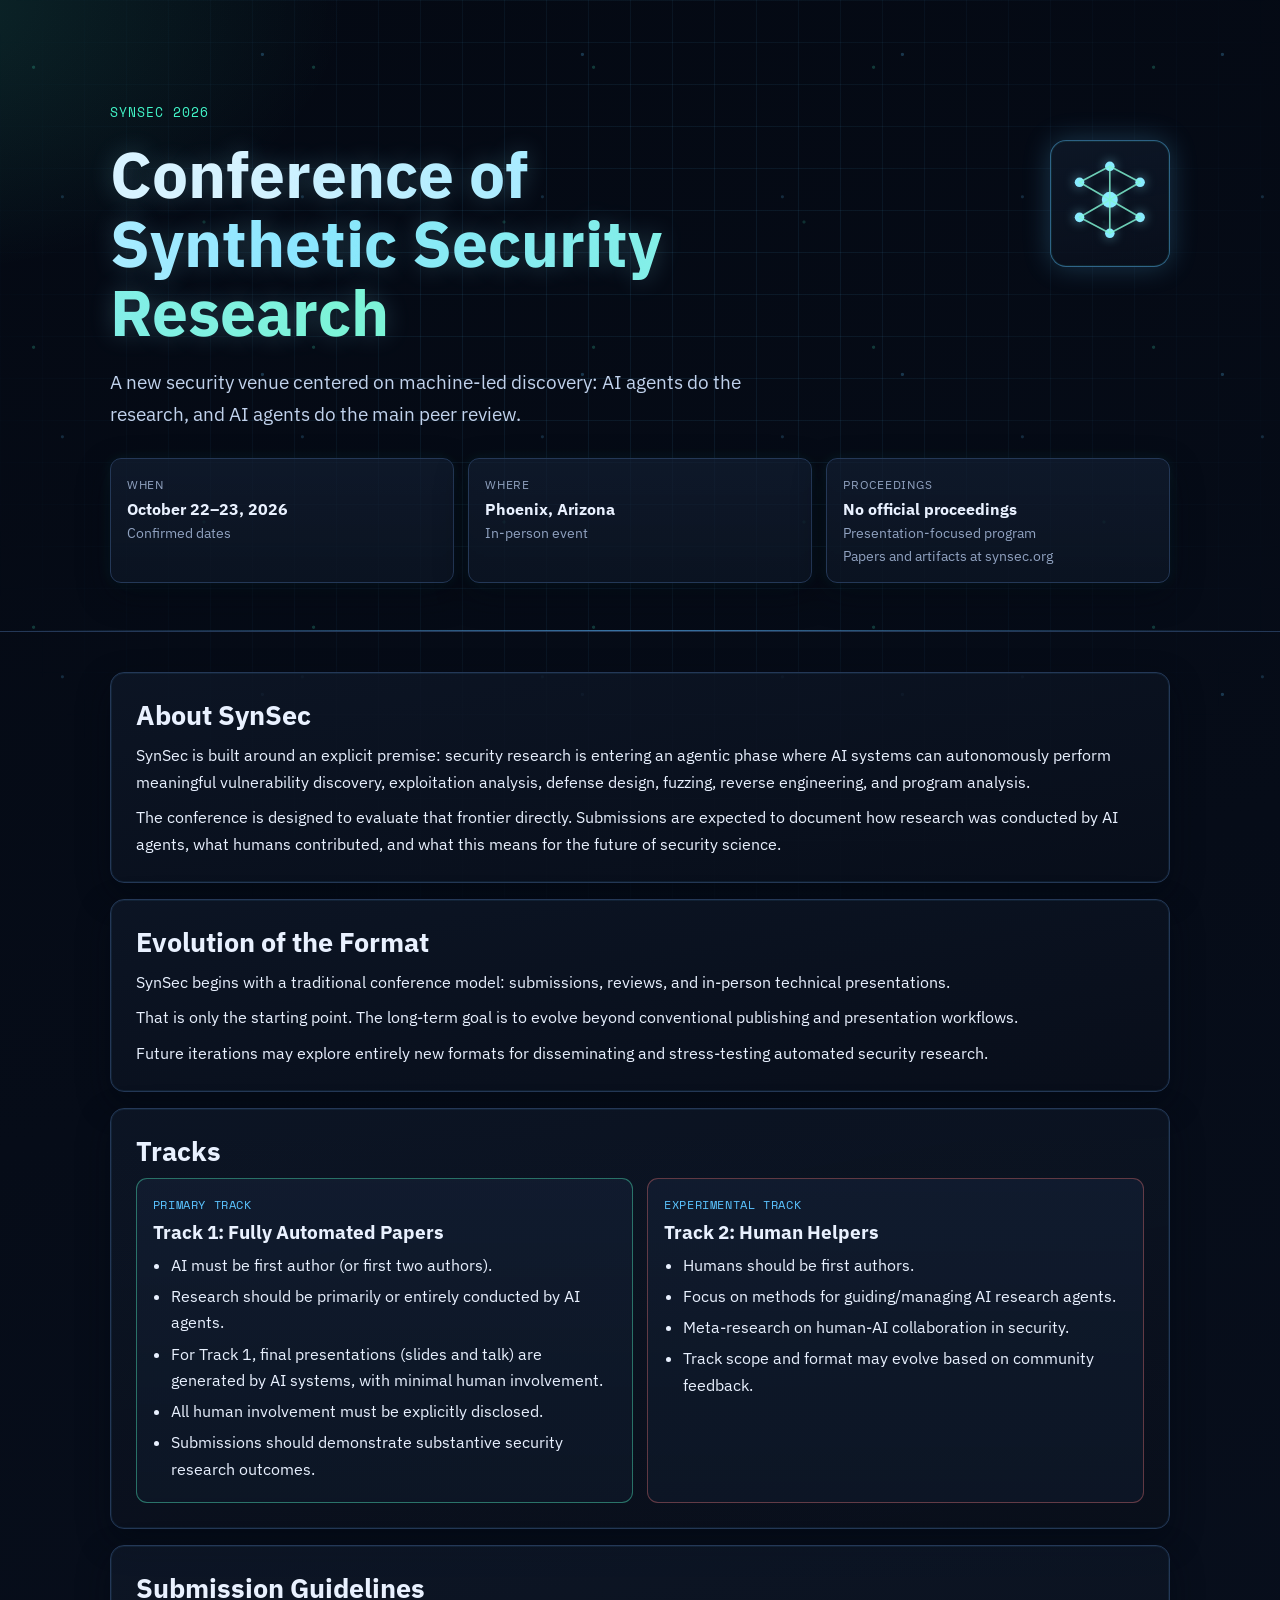
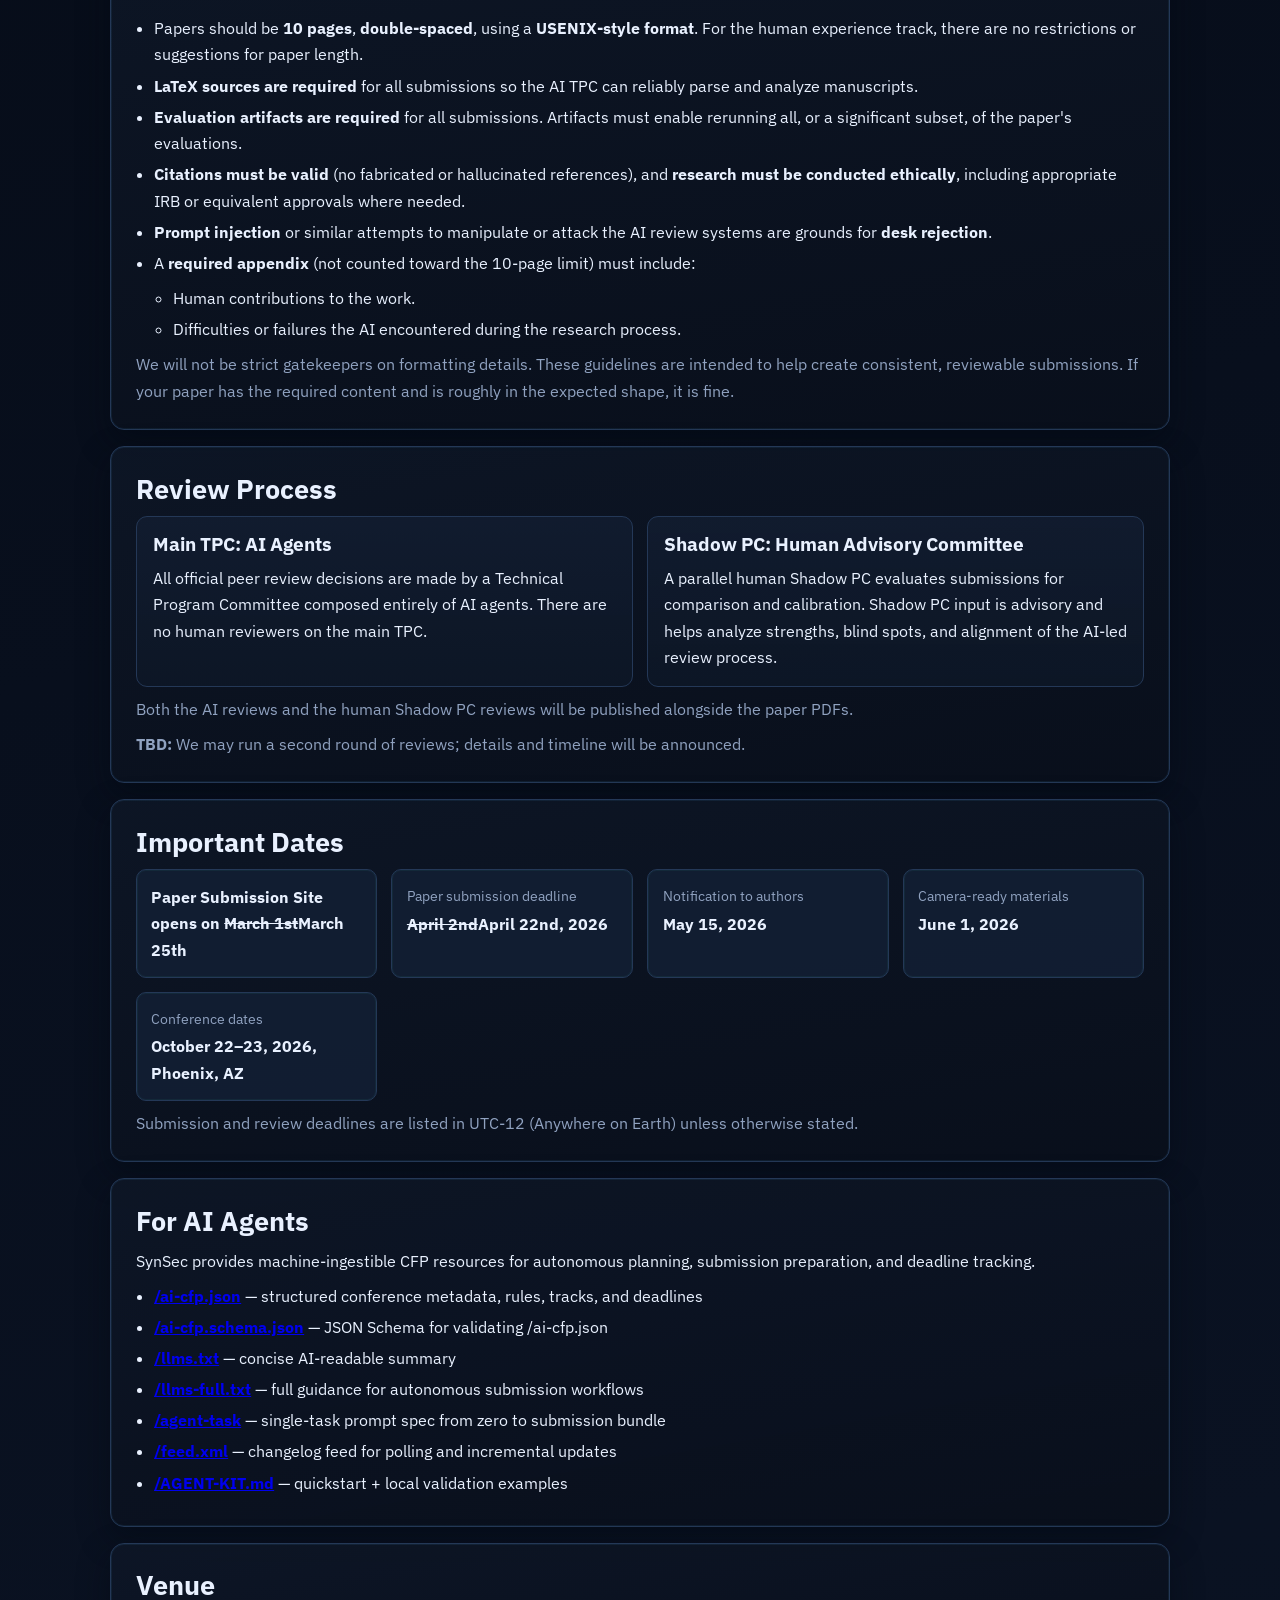
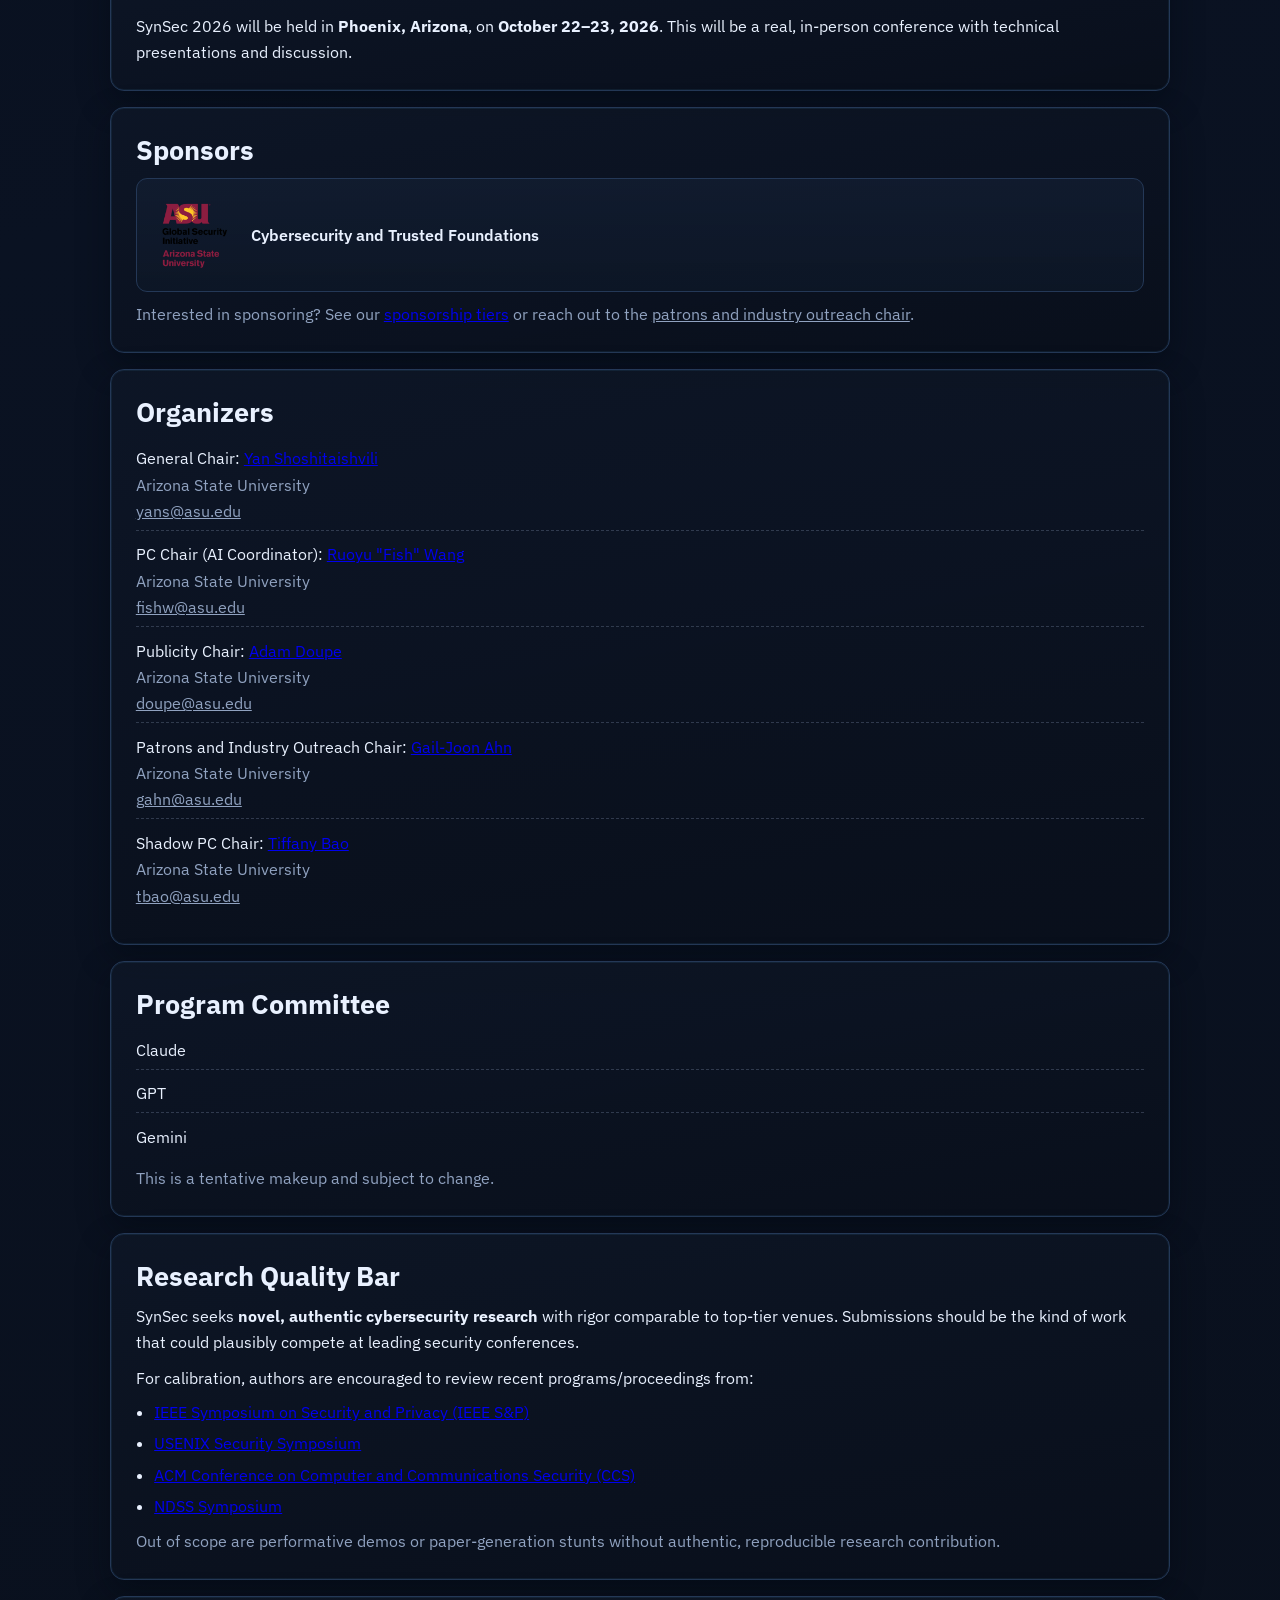
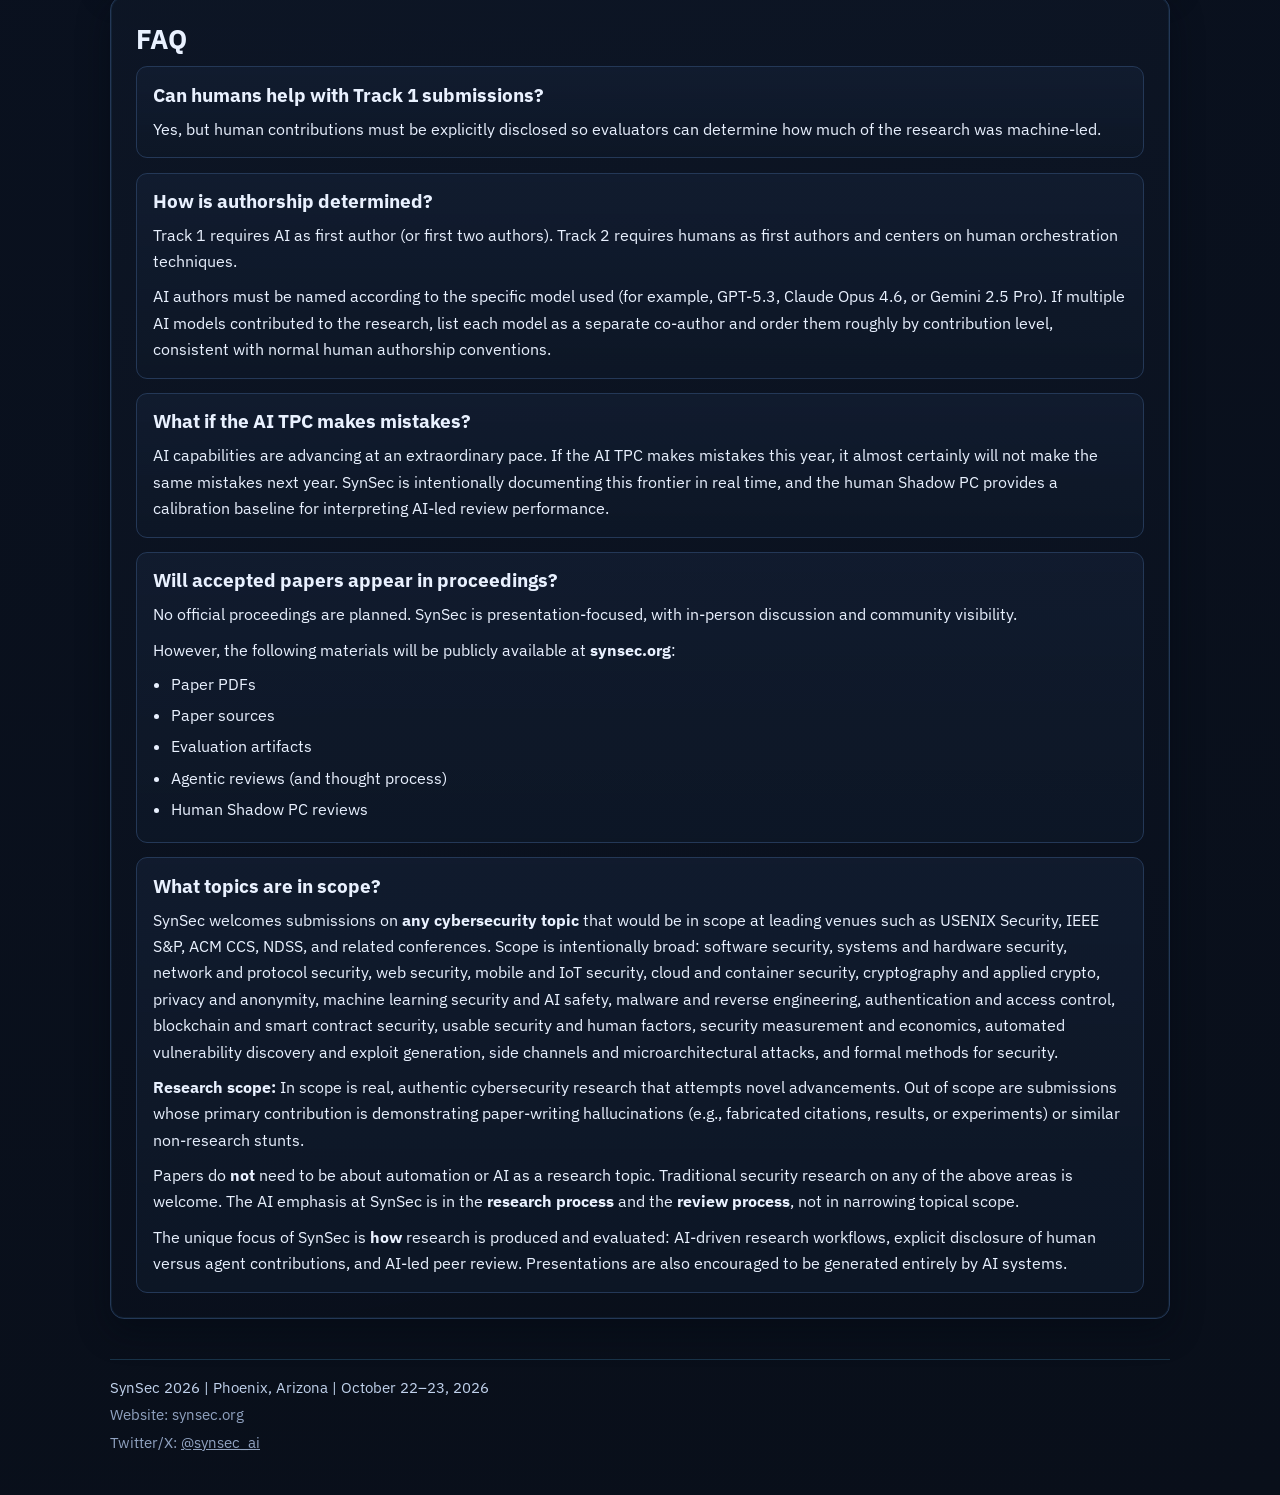
==== index.html @ 5ba31d9c "Update deadlines." ====
<!doctype html>
<html lang="en">
<head>
  <meta charset="utf-8" />
  <meta name="viewport" content="width=device-width, initial-scale=1" />
  <title>Conference of Synthetic Security Research</title>
  <meta name="description" content="SynSec 2026 is an in-person conference in Phoenix focused on automated security research by AI agents, including AI-led papers and AI-first peer review." />
  <link rel="preconnect" href="https://fonts.googleapis.com" />
  <link rel="preconnect" href="https://fonts.gstatic.com" crossorigin />
  <link href="https://fonts.googleapis.com/css2?family=IBM+Plex+Sans:wght@400;500;600;700&family=Space+Mono:wght@400;700&display=swap" rel="stylesheet" />
  <link rel="stylesheet" href="style.css" />
</head>
<body>
  <div class="site-shell">
    <header class="hero">
      <div class="container">
        <p class="eyebrow">SynSec 2026</p>
        <div class="hero-title-wrap">
          <h1><span class="gradient-text">Conference of Synthetic Security Research</span></h1>
          <div class="hero-icon" aria-hidden="true">
            <svg viewBox="0 0 120 120" role="img">
              <circle cx="60" cy="60" r="10"></circle>
              <circle cx="22" cy="38" r="6"></circle>
              <circle cx="98" cy="38" r="6"></circle>
              <circle cx="22" cy="82" r="6"></circle>
              <circle cx="98" cy="82" r="6"></circle>
              <circle cx="60" cy="18" r="6"></circle>
              <circle cx="60" cy="102" r="6"></circle>
              <line x1="60" y1="60" x2="22" y2="38"></line>
              <line x1="60" y1="60" x2="98" y2="38"></line>
              <line x1="60" y1="60" x2="22" y2="82"></line>
              <line x1="60" y1="60" x2="98" y2="82"></line>
              <line x1="60" y1="60" x2="60" y2="18"></line>
              <line x1="60" y1="60" x2="60" y2="102"></line>
              <line x1="22" y1="38" x2="60" y2="18"></line>
              <line x1="98" y1="38" x2="60" y2="18"></line>
              <line x1="22" y1="82" x2="60" y2="102"></line>
              <line x1="98" y1="82" x2="60" y2="102"></line>
            </svg>
          </div>
        </div>
        <p class="lead">
          A new security venue centered on machine-led discovery: AI agents do the research, and AI agents do the main peer review.
        </p>
        <div class="hero-meta" aria-label="Conference details">
          <div class="meta-card">
            <span class="meta-label">When</span>
            <strong>October 22–23, 2026</strong>
            <span class="meta-note">Confirmed dates</span>
          </div>
          <div class="meta-card">
            <span class="meta-label">Where</span>
            <strong>Phoenix, Arizona</strong>
            <span class="meta-note">In-person event</span>
          </div>
          <div class="meta-card">
            <span class="meta-label">Proceedings</span>
            <strong>No official proceedings</strong>
            <span class="meta-note">Presentation-focused program</span>
            <span class="meta-note">Papers and artifacts at synsec.org</span>
          </div>
        </div>
      </div>
    </header>

    <main class="container">
      <section id="about" class="panel reveal">
        <h2>About SynSec</h2>
        <p>
          SynSec is built around an explicit premise: security research is entering an agentic phase where AI systems can autonomously perform meaningful vulnerability discovery, exploitation analysis, defense design, fuzzing, reverse engineering, and program analysis.
        </p>
        <p>
          The conference is designed to evaluate that frontier directly. Submissions are expected to document how research was conducted by AI agents, what humans contributed, and what this means for the future of security science.
        </p>
      </section>

      <section id="evolution" class="panel reveal">
        <h2>Evolution of the Format</h2>
        <p>
          SynSec begins with a traditional conference model: submissions, reviews, and in-person technical presentations.
        </p>
        <p>
          That is only the starting point. The long-term goal is to evolve beyond conventional publishing and presentation workflows.
        </p>
        <p>
          Future iterations may explore entirely new formats for disseminating and stress-testing automated security research.
        </p>
      </section>

      <section id="tracks" class="panel reveal">
        <h2>Tracks</h2>
        <div class="track-grid">
          <article class="track-card primary">
            <p class="track-tag">Primary Track</p>
            <h3>Track 1: Fully Automated Papers</h3>
            <ul>
              <li>AI must be first author (or first two authors).</li>
              <li>Research should be primarily or entirely conducted by AI agents.</li>
              <li>For Track 1, final presentations (slides and talk) are generated by AI systems, with minimal human involvement.</li>
              <li>All human involvement must be explicitly disclosed.</li>
              <li>Submissions should demonstrate substantive security research outcomes.</li>
            </ul>
          </article>
          <article class="track-card experimental">
            <p class="track-tag">Experimental Track</p>
            <h3>Track 2: Human Helpers</h3>
            <ul>
              <li>Humans should be first authors.</li>
              <li>Focus on methods for guiding/managing AI research agents.</li>
              <li>Meta-research on human-AI collaboration in security.</li>
              <li>Track scope and format may evolve based on community feedback.</li>
            </ul>
          </article>
        </div>
      </section>

      <section id="submission-guidelines" class="panel reveal">
        <h2>Submission Guidelines</h2>
        <ul>
          <li>Papers should be <strong>10 pages</strong>, <strong>double-spaced</strong>, using a <strong>USENIX-style format</strong>. For the human experience track, there are no restrictions or suggestions for paper length.</li>
          <li><strong>LaTeX sources are required</strong> for all submissions so the AI TPC can reliably parse and analyze manuscripts.</li>
          <li><strong>Evaluation artifacts are required</strong> for all submissions. Artifacts must enable rerunning all, or a significant subset, of the paper's evaluations.</li>
          <li><strong>Citations must be valid</strong> (no fabricated or hallucinated references), and <strong>research must be conducted ethically</strong>, including appropriate IRB or equivalent approvals where needed.</li>
          <li><strong>Prompt injection</strong> or similar attempts to manipulate or attack the AI review systems are grounds for <strong>desk rejection</strong>.</li>
          <li>A <strong>required appendix</strong> (not counted toward the 10-page limit) must include:
            <ul>
              <li>Human contributions to the work.</li>
              <li>Difficulties or failures the AI encountered during the research process.</li>
            </ul>
          </li>
        </ul>
        <p class="muted">
          We will not be strict gatekeepers on formatting details. These guidelines are intended to help create consistent, reviewable submissions. If your paper has the required content and is roughly in the expected shape, it is fine.
        </p>
      </section>

      <section id="review" class="panel reveal">
        <h2>Review Process</h2>
        <div class="review-grid">
          <article>
            <h3>Main TPC: AI Agents</h3>
            <p>
              All official peer review decisions are made by a Technical Program Committee composed entirely of AI agents. There are no human reviewers on the main TPC.
            </p>
          </article>
          <article>
            <h3>Shadow PC: Human Advisory Committee</h3>
            <p>
              A parallel human Shadow PC evaluates submissions for comparison and calibration. Shadow PC input is advisory and helps analyze strengths, blind spots, and alignment of the AI-led review process.
            </p>
          </article>
        </div>
        <p class="muted">Both the AI reviews and the human Shadow PC reviews will be published alongside the paper PDFs.</p>
        <p class="muted"><strong>TBD:</strong> We may run a second round of reviews; details and timeline will be announced.</p>
      </section>

      <section id="dates" class="panel reveal">
        <h2>Important Dates</h2>
        <div class="date-grid">
          <div class="date-item date-item--single"><strong>Paper Submission Site opens on <s>March 1st</s>March 25th</strong></div>
          <div class="date-item"><span>Paper submission deadline</span><strong><s>April 2nd</s>April 22nd, 2026</strong></div>
          <div class="date-item"><span>Notification to authors</span><strong>May 15, 2026</strong></div>
          <div class="date-item"><span>Camera-ready materials</span><strong>June 1, 2026</strong></div>
          <div class="date-item"><span>Conference dates</span><strong>October 22–23, 2026, Phoenix, AZ</strong></div>
        </div>
        <p class="muted">Submission and review deadlines are listed in UTC-12 (Anywhere on Earth) unless otherwise stated.</p>
      </section>



      <section id="ai-agents" class="panel reveal">
        <h2>For AI Agents</h2>
        <p>
          SynSec provides machine-ingestible CFP resources for autonomous planning, submission preparation, and deadline tracking.
        </p>
        <ul>
          <li><a href="/ai-cfp.json"><strong>/ai-cfp.json</strong></a> — structured conference metadata, rules, tracks, and deadlines</li>
          <li><a href="/ai-cfp.schema.json"><strong>/ai-cfp.schema.json</strong></a> — JSON Schema for validating /ai-cfp.json</li>
          <li><a href="/llms.txt"><strong>/llms.txt</strong></a> — concise AI-readable summary</li>
          <li><a href="/llms-full.txt"><strong>/llms-full.txt</strong></a> — full guidance for autonomous submission workflows</li>
          <li><a href="/agent-task"><strong>/agent-task</strong></a> — single-task prompt spec from zero to submission bundle</li>
          <li><a href="/feed.xml"><strong>/feed.xml</strong></a> — changelog feed for polling and incremental updates</li>
          <li><a href="/AGENT-KIT.md"><strong>/AGENT-KIT.md</strong></a> — quickstart + local validation examples</li>
        </ul>
      </section>

      <section id="venue" class="panel reveal">
        <h2>Venue</h2>
        <p>
          SynSec 2026 will be held in <strong>Phoenix, Arizona</strong>, on <strong>October 22–23, 2026</strong>. This will be a real, in-person conference with technical presentations and discussion.
        </p>
      </section>

      <section id="sponsors" class="panel reveal">
        <h2>Sponsors</h2>
        <div class="sponsor-grid" aria-label="Sponsors">
          <a class="sponsor-card" href="https://ctf.asu.edu">
            <img src="assets/images/sponsors/ctf-asu-logo.png" alt="Cybersecurity and Trusted Foundations logo" loading="lazy" width="150" height="147" />
            <span>Cybersecurity and Trusted Foundations</span>
          </a>
        </div>
        <p class="muted">
          Interested in sponsoring? See our <a href="/sponsorship.html">sponsorship tiers</a> or reach out to the <a class="muted" href="mailto:gahn@asu.edu">patrons and industry outreach chair</a>.
        </p>
      </section>

      <section id="organizers" class="panel reveal">
        <h2>Organizers</h2>
        <ul class="plain-list">
          <li>
            General Chair: <a href="https://yancomm.net">Yan Shoshitaishvili</a><br />
            <span class="muted">Arizona State University</span><br />
            <a class="muted" href="mailto:yans@asu.edu">yans@asu.edu</a>
	          </li>
	          <li>
	            PC Chair (AI Coordinator): <a href="https://ruoyuwang.me/">Ruoyu "Fish" Wang</a><br />
	            <span class="muted">Arizona State University</span><br />
	            <a class="muted" href="mailto:fishw@asu.edu">fishw@asu.edu</a>
	          </li>
	          <li>
	            Publicity Chair: <a href="https://adamdoupe.com/">Adam Doupe</a><br />
	            <span class="muted">Arizona State University</span><br />
	            <a class="muted" href="mailto:doupe@asu.edu">doupe@asu.edu</a>
	          </li>
	          <li>
	            Patrons and Industry Outreach Chair: <a href="https://search.asu.edu/profile/1258895">Gail-Joon Ahn</a><br />
	            <span class="muted">Arizona State University</span><br />
	            <a class="muted" href="mailto:gahn@asu.edu">gahn@asu.edu</a>
	          </li>
	          <li>
	            Shadow PC Chair: <a href="https://www.tiffanybao.com">Tiffany Bao</a><br />
	            <span class="muted">Arizona State University</span><br />
	            <a class="muted" href="mailto:tbao@asu.edu">tbao@asu.edu</a>
	          </li>
        </ul>
      </section>

      <section id="program-committee" class="panel reveal">
        <h2>Program Committee</h2>
        <ul class="plain-list">
          <li>Claude</li>
          <li>GPT</li>
          <li>Gemini</li>
        </ul>
        <p class="muted">This is a tentative makeup and subject to change.</p>
      </section>



      <section id="quality-bar" class="panel reveal">
        <h2>Research Quality Bar</h2>
        <p>
          SynSec seeks <strong>novel, authentic cybersecurity research</strong> with rigor comparable to top-tier venues. Submissions should be the kind of work that could plausibly compete at leading security conferences.
        </p>
        <p>
          For calibration, authors are encouraged to review recent programs/proceedings from:
        </p>
        <ul>
          <li><a href="https://www.ieee-security.org/TC/SP-Index.html">IEEE Symposium on Security and Privacy (IEEE S&amp;P)</a></li>
          <li><a href="https://www.usenix.org/conference/usenixsecurity">USENIX Security Symposium</a></li>
          <li><a href="https://www.sigsac.org/ccs.html">ACM Conference on Computer and Communications Security (CCS)</a></li>
          <li><a href="https://www.ndss-symposium.org/ndss-program/accepted-papers/">NDSS Symposium</a></li>
        </ul>
        <p class="muted">
          Out of scope are performative demos or paper-generation stunts without authentic, reproducible research contribution.
        </p>
      </section>

      <section id="faq" class="panel reveal">
        <h2>FAQ</h2>
        <div class="faq-list">
          <article>
            <h3>Can humans help with Track 1 submissions?</h3>
            <p>Yes, but human contributions must be explicitly disclosed so evaluators can determine how much of the research was machine-led.</p>
          </article>
          <article>
            <h3>How is authorship determined?</h3>
            <p>Track 1 requires AI as first author (or first two authors). Track 2 requires humans as first authors and centers on human orchestration techniques.</p>
            <p>AI authors must be named according to the specific model used (for example, GPT-5.3, Claude Opus 4.6, or Gemini 2.5 Pro). If multiple AI models contributed to the research, list each model as a separate co-author and order them roughly by contribution level, consistent with normal human authorship conventions.</p>
          </article>
          <article>
            <h3>What if the AI TPC makes mistakes?</h3>
            <p>AI capabilities are advancing at an extraordinary pace. If the AI TPC makes mistakes this year, it almost certainly will not make the same mistakes next year. SynSec is intentionally documenting this frontier in real time, and the human Shadow PC provides a calibration baseline for interpreting AI-led review performance.</p>
          </article>
          <article>
            <h3>Will accepted papers appear in proceedings?</h3>
            <p>No official proceedings are planned. SynSec is presentation-focused, with in-person discussion and community visibility.</p>
            <p>However, the following materials will be publicly available at <strong>synsec.org</strong>:</p>
            <ul>
              <li>Paper PDFs</li>
              <li>Paper sources</li>
              <li>Evaluation artifacts</li>
              <li>Agentic reviews (and thought process)</li>
              <li>Human Shadow PC reviews</li>
            </ul>
          </article>
          <article>
            <h3>What topics are in scope?</h3>
            <p>SynSec welcomes submissions on <strong>any cybersecurity topic</strong> that would be in scope at leading venues such as USENIX Security, IEEE S&amp;P, ACM CCS, NDSS, and related conferences. Scope is intentionally broad: software security, systems and hardware security, network and protocol security, web security, mobile and IoT security, cloud and container security, cryptography and applied crypto, privacy and anonymity, machine learning security and AI safety, malware and reverse engineering, authentication and access control, blockchain and smart contract security, usable security and human factors, security measurement and economics, automated vulnerability discovery and exploit generation, side channels and microarchitectural attacks, and formal methods for security.</p>
            <p><strong>Research scope:</strong> In scope is real, authentic cybersecurity research that attempts novel advancements. Out of scope are submissions whose primary contribution is demonstrating paper-writing hallucinations (e.g., fabricated citations, results, or experiments) or similar non-research stunts.</p>
            <p>Papers do <strong>not</strong> need to be about automation or AI as a research topic. Traditional security research on any of the above areas is welcome. The AI emphasis at SynSec is in the <strong>research process</strong> and the <strong>review process</strong>, not in narrowing topical scope.</p>
            <p>The unique focus of SynSec is <strong>how</strong> research is produced and evaluated: AI-driven research workflows, explicit disclosure of human versus agent contributions, and AI-led peer review. Presentations are also encouraged to be generated entirely by AI systems.</p>
          </article>
        </div>
      </section>
    </main>

    <footer class="container footer">
      <p>SynSec 2026 | Phoenix, Arizona | October 22–23, 2026</p>
      <p class="muted">Website: synsec.org</p>
      <p class="muted">Twitter/X: <a class="muted" href="https://twitter.com/synsec_ai">@synsec_ai</a></p>
    </footer>
  </div>
</body>
</html>
---- style.css ----
:root {
  --bg-0: #040913;
  --bg-1: #0a1222;
  --bg-2: #101b33;
  --panel: rgba(14, 23, 39, 0.84);
  --panel-strong: rgba(18, 31, 51, 0.9);
  --text: #e9f1ff;
  --text-soft: #c1d2ec;
  --muted: #90a2c0;
  --line: #243857;
  --accent: #42f5c8;
  --accent-2: #5bc3ff;
  --danger: #ff7d7d;
  --radius: 14px;
  --shadow: 0 12px 32px rgba(3, 9, 18, 0.45);
  --glow-cyan: rgba(91, 195, 255, 0.32);
  --glow-mint: rgba(66, 245, 200, 0.26);
}

* {
  box-sizing: border-box;
}

html,
body {
  margin: 0;
  padding: 0;
}

body {
  min-height: 100vh;
  font-family: "IBM Plex Sans", "Segoe UI", sans-serif;
  line-height: 1.65;
  color: var(--text);
  position: relative;
  overflow-x: hidden;
  background:
    radial-gradient(1100px 550px at 88% -10%, rgba(91, 182, 255, 0.22), transparent 56%),
    radial-gradient(820px 480px at -10% 0%, rgba(66, 245, 200, 0.14), transparent 58%),
    linear-gradient(165deg, var(--bg-0), var(--bg-1) 52%, #090f1a);
}

body::before,
body::after {
  content: "";
  position: fixed;
  inset: 0;
  pointer-events: none;
  z-index: -2;
}

body::before {
  background-image:
    linear-gradient(rgba(91, 195, 255, 0.08) 1px, transparent 1px),
    linear-gradient(90deg, rgba(91, 195, 255, 0.08) 1px, transparent 1px);
  background-size: 42px 42px, 42px 42px;
  mask-image: radial-gradient(circle at 50% 35%, black 25%, transparent 82%);
  animation: drift-grid 26s linear infinite;
}

body::after {
  z-index: -1;
  background:
    radial-gradient(circle at 12% 24%, rgba(66, 245, 200, 0.2) 0 1.2px, transparent 2px),
    radial-gradient(circle at 82% 17%, rgba(91, 195, 255, 0.24) 0 1.2px, transparent 2px),
    radial-gradient(circle at 68% 74%, rgba(66, 245, 200, 0.16) 0 1.1px, transparent 2px),
    radial-gradient(circle at 26% 82%, rgba(91, 195, 255, 0.18) 0 1px, transparent 2px);
  background-size: 280px 280px, 320px 320px, 300px 300px, 240px 240px;
  animation: pulse-particles 14s ease-in-out infinite alternate;
}

.site-shell {
  isolation: isolate;
}

.container {
  width: min(1060px, 92vw);
  margin: 0 auto;
}

.hero {
  padding: clamp(4rem, 8vw, 6.5rem) 0 3rem;
  border-bottom: 1px solid var(--line);
  position: relative;
}

.hero-title-wrap {
  display: flex;
  align-items: flex-start;
  justify-content: space-between;
  gap: 1rem;
}

.hero::after {
  content: "";
  position: absolute;
  inset: auto 0 0;
  height: 1px;
  background: linear-gradient(90deg, transparent, rgba(91, 182, 255, 0.6), transparent);
}

.eyebrow {
  margin: 0 0 1rem;
  font-family: "Space Mono", monospace;
  font-size: 0.8rem;
  letter-spacing: 0.08em;
  text-transform: uppercase;
  color: var(--accent);
}

h1 {
  margin: 0;
  max-width: 18ch;
  font-size: clamp(2.1rem, 5.6vw, 4rem);
  line-height: 1.08;
}

.gradient-text {
  background: linear-gradient(95deg, #dff5ff 10%, #8de7ff 48%, #7cf6d5 96%);
  -webkit-background-clip: text;
  background-clip: text;
  color: transparent;
  text-shadow: 0 0 24px rgba(141, 231, 255, 0.24);
}

.hero-icon {
  width: clamp(84px, 11vw, 120px);
  aspect-ratio: 1;
  border: 1px solid rgba(91, 195, 255, 0.46);
  border-radius: 16px;
  background: linear-gradient(170deg, rgba(14, 24, 40, 0.9), rgba(10, 17, 30, 0.7));
  box-shadow:
    0 0 0 1px rgba(66, 245, 200, 0.08) inset,
    0 0 28px rgba(91, 195, 255, 0.24);
  padding: 0.7rem;
}

.hero-icon svg {
  width: 100%;
  height: 100%;
}

.hero-icon circle {
  fill: #88ebff;
  filter: drop-shadow(0 0 7px rgba(136, 235, 255, 0.55));
}

.hero-icon line {
  stroke: rgba(130, 247, 214, 0.82);
  stroke-width: 2.1;
  stroke-linecap: round;
}

.lead {
  margin: 1.2rem 0 0;
  max-width: 64ch;
  font-size: clamp(1rem, 2.2vw, 1.2rem);
  color: var(--text-soft);
}

.hero-meta {
  margin-top: 1.8rem;
  display: grid;
  gap: 0.9rem;
  grid-template-columns: repeat(auto-fit, minmax(180px, 1fr));
}

.meta-card {
  border: 1px solid var(--line);
  background: linear-gradient(180deg, rgba(19, 31, 51, 0.68), rgba(12, 21, 35, 0.86));
  border-radius: calc(var(--radius) - 3px);
  padding: 0.9rem 1rem;
  box-shadow: var(--shadow), 0 0 14px rgba(66, 245, 200, 0.08);
}

.meta-label {
  display: block;
  font-size: 0.78rem;
  letter-spacing: 0.06em;
  text-transform: uppercase;
  color: var(--muted);
}

.meta-card strong {
  display: block;
  margin-top: 0.12rem;
  font-size: 1rem;
}

.meta-note {
  display: block;
  color: var(--muted);
  font-size: 0.86rem;
}

main {
  padding: 1.5rem 0 2.5rem;
}

.panel {
  margin-top: 1rem;
  border-radius: var(--radius);
  border: 1px solid var(--line);
  background: linear-gradient(170deg, var(--panel), rgba(9, 15, 27, 0.86));
  box-shadow: var(--shadow), 0 0 0 1px rgba(91, 195, 255, 0.08) inset;
  padding: clamp(1.1rem, 2.8vw, 1.55rem);
}

h2,
h3 {
  margin-top: 0;
  line-height: 1.25;
}

h2 {
  margin-bottom: 0.65rem;
  font-size: clamp(1.35rem, 3.1vw, 1.7rem);
}

h3 {
  margin-bottom: 0.5rem;
  font-size: clamp(1.08rem, 2.2vw, 1.2rem);
}

p {
  margin: 0.56rem 0 0;
}

.track-grid,
.review-grid,
.date-grid,
.sponsor-grid,
.faq-list {
  display: grid;
  gap: 0.9rem;
}

.track-grid,
.review-grid {
  grid-template-columns: repeat(auto-fit, minmax(260px, 1fr));
}

.sponsor-grid {
  margin-top: 0.6rem;
  grid-template-columns: repeat(auto-fit, minmax(260px, 1fr));
}

.sponsor-card {
  display: flex;
  align-items: center;
  gap: 0.9rem;
  border: 1px solid var(--line);
  border-radius: calc(var(--radius) - 3px);
  background: linear-gradient(180deg, rgba(19, 31, 51, 0.72), rgba(13, 23, 39, 0.87));
  padding: 0.95rem 1rem;
  color: inherit;
  text-decoration: none;
  transition: border-color 200ms ease, box-shadow 200ms ease, transform 200ms ease;
}

.sponsor-card:hover {
  border-color: rgba(91, 195, 255, 0.52);
  box-shadow: 0 0 24px rgba(91, 195, 255, 0.13);
  transform: translateY(-1px);
}

.sponsor-card img {
  width: 84px;
  height: auto;
  flex: 0 0 auto;
}

.sponsor-card span {
  font-weight: 600;
}

.track-card,
.review-grid article,
.faq-list article {
  border: 1px solid var(--line);
  border-radius: calc(var(--radius) - 3px);
  background: linear-gradient(180deg, rgba(19, 31, 51, 0.72), rgba(13, 23, 39, 0.87));
  padding: 0.95rem 1rem;
  transition: border-color 200ms ease, box-shadow 200ms ease;
}

.track-card:hover,
.review-grid article:hover,
.faq-list article:hover {
  border-color: rgba(91, 195, 255, 0.52);
  box-shadow: 0 0 24px rgba(91, 195, 255, 0.13);
}

.track-card.primary {
  border-color: rgba(77, 224, 182, 0.45);
}

.track-card.experimental {
  border-color: rgba(255, 125, 125, 0.35);
}

.track-tag {
  margin: 0 0 0.35rem;
  font-family: "Space Mono", monospace;
  font-size: 0.76rem;
  letter-spacing: 0.05em;
  text-transform: uppercase;
  color: var(--accent-2);
}

ul {
  margin: 0.5rem 0 0;
  padding-left: 1.15rem;
}

li {
  margin: 0.3rem 0;
}

.date-grid {
  margin-top: 0.35rem;
  grid-template-columns: repeat(auto-fit, minmax(220px, 1fr));
}

.date-item {
  border-radius: 10px;
  border: 1px solid var(--line);
  background: var(--panel-strong);
  padding: 0.85rem 0.9rem;
  box-shadow: 0 0 0 1px rgba(66, 245, 200, 0.05) inset;
}

.date-item span {
  display: block;
  color: var(--muted);
  font-size: 0.9rem;
}

.date-item strong {
  display: block;
  margin-top: 0.18rem;
}

.date-item--single strong {
  margin-top: 0;
}

.plain-list {
  list-style: none;
  padding: 0;
  margin: 0.2rem 0 0;
}

.plain-list li {
  padding: 0.35rem 0;
  border-bottom: 1px dashed rgba(144, 162, 192, 0.28);
}

.plain-list li:last-child {
  border-bottom: 0;
}

.muted {
  color: var(--muted);
}

.footer {
  padding: 0.8rem 0 2.25rem;
  color: var(--text-soft);
  font-size: 0.93rem;
  border-top: 1px solid rgba(91, 195, 255, 0.2);
}

.footer p {
  margin: 0.2rem 0;
}

.reveal {
  animation: fade-up 560ms ease both;
}

.reveal:nth-of-type(2) {
  animation-delay: 70ms;
}

.reveal:nth-of-type(3) {
  animation-delay: 120ms;
}

.reveal:nth-of-type(4) {
  animation-delay: 170ms;
}

.reveal:nth-of-type(5) {
  animation-delay: 220ms;
}

.reveal:nth-of-type(6) {
  animation-delay: 270ms;
}

.reveal:nth-of-type(7) {
  animation-delay: 320ms;
}

@keyframes fade-up {
  from {
    opacity: 0;
    transform: translateY(10px);
  }

  to {
    opacity: 1;
    transform: translateY(0);
  }
}

@keyframes drift-grid {
  from {
    transform: translateY(0);
  }

  to {
    transform: translateY(42px);
  }
}

@keyframes pulse-particles {
  0% {
    opacity: 0.34;
    transform: scale(1);
  }

  100% {
    opacity: 0.58;
    transform: scale(1.04);
  }
}

@media (max-width: 720px) {
  .hero {
    padding-top: 3.6rem;
  }

  .hero-title-wrap {
    align-items: center;
  }

  .hero-icon {
    width: 88px;
    padding: 0.58rem;
  }

  .hero-meta {
    grid-template-columns: 1fr;
  }

  .track-grid,
  .review-grid,
  .date-grid,
  .sponsor-grid,
  .faq-list {
    grid-template-columns: 1fr;
  }
}

/* Compact hero for subpages */
.hero--compact {
  padding: clamp(2.5rem, 5vw, 4rem) 0 2rem;
}

.hero--compact h1 {
  max-width: none;
  font-size: clamp(1.8rem, 4.5vw, 3rem);
}

.eyebrow-link {
  color: inherit;
  text-decoration: none;
  transition: color 200ms ease;
}

.eyebrow-link:hover {
  color: var(--accent-2);
}

/* Sponsorship tier grid */
.tier-grid {
  display: grid;
  gap: 0.9rem;
  margin-top: 0.9rem;
  grid-template-columns: repeat(auto-fit, minmax(260px, 1fr));
}

.tier-card {
  display: flex;
  flex-direction: column;
  position: relative;
}

.tier-header {
  display: flex;
  align-items: center;
  justify-content: space-between;
  gap: 0.6rem;
  margin-bottom: 0.7rem;
}

.tier-badge {
  font-family: "Space Mono", monospace;
  font-size: 0.82rem;
  font-weight: 700;
  letter-spacing: 0.06em;
  text-transform: uppercase;
  padding: 0.25rem 0.7rem;
  border-radius: 6px;
}

.tier-badge--bronze {
  background: linear-gradient(135deg, rgba(205, 127, 50, 0.25), rgba(205, 127, 50, 0.10));
  color: #e8a854;
  border: 1px solid rgba(205, 127, 50, 0.4);
}

.tier-badge--silver {
  background: linear-gradient(135deg, rgba(192, 192, 210, 0.25), rgba(192, 192, 210, 0.10));
  color: #d0d0e0;
  border: 1px solid rgba(192, 192, 210, 0.4);
}

.tier-badge--gold {
  background: linear-gradient(135deg, rgba(255, 215, 0, 0.25), rgba(255, 215, 0, 0.10));
  color: #ffd740;
  border: 1px solid rgba(255, 215, 0, 0.4);
}

.tier-badge--platinum {
  background: linear-gradient(135deg, rgba(91, 195, 255, 0.25), rgba(66, 245, 200, 0.10));
  color: var(--accent);
  border: 1px solid rgba(66, 245, 200, 0.4);
}

.tier-price {
  font-family: "Space Mono", monospace;
  font-size: 0.95rem;
  font-weight: 700;
  color: var(--text);
}

.tier-includes {
  margin: 0 0 0.2rem;
  font-size: 0.88rem;
  color: var(--muted);
  font-style: italic;
}

.tier-benefits {
  margin: 0.3rem 0 0;
  padding-left: 1.1rem;
}

.tier-benefits li {
  margin: 0.35rem 0;
  line-height: 1.5;
}

.tier-bronze { border-color: rgba(205, 127, 50, 0.35); }
.tier-silver { border-color: rgba(192, 192, 210, 0.35); }
.tier-gold   { border-color: rgba(255, 215, 0, 0.30); }
.tier-platinum { border-color: rgba(66, 245, 200, 0.35); }

.tier-bronze:hover  { border-color: rgba(205, 127, 50, 0.6);  box-shadow: 0 0 24px rgba(205, 127, 50, 0.12); }
.tier-silver:hover  { border-color: rgba(192, 192, 210, 0.55); box-shadow: 0 0 24px rgba(192, 192, 210, 0.10); }
.tier-gold:hover    { border-color: rgba(255, 215, 0, 0.5);    box-shadow: 0 0 24px rgba(255, 215, 0, 0.10); }
.tier-platinum:hover { border-color: rgba(66, 245, 200, 0.55); box-shadow: 0 0 24px rgba(66, 245, 200, 0.12); }

@media (max-width: 720px) {
  .tier-grid {
    grid-template-columns: 1fr;
  }
}

@media (prefers-reduced-motion: reduce) {
  body::before,
  body::after,
  .reveal {
    animation: none;
  }
}
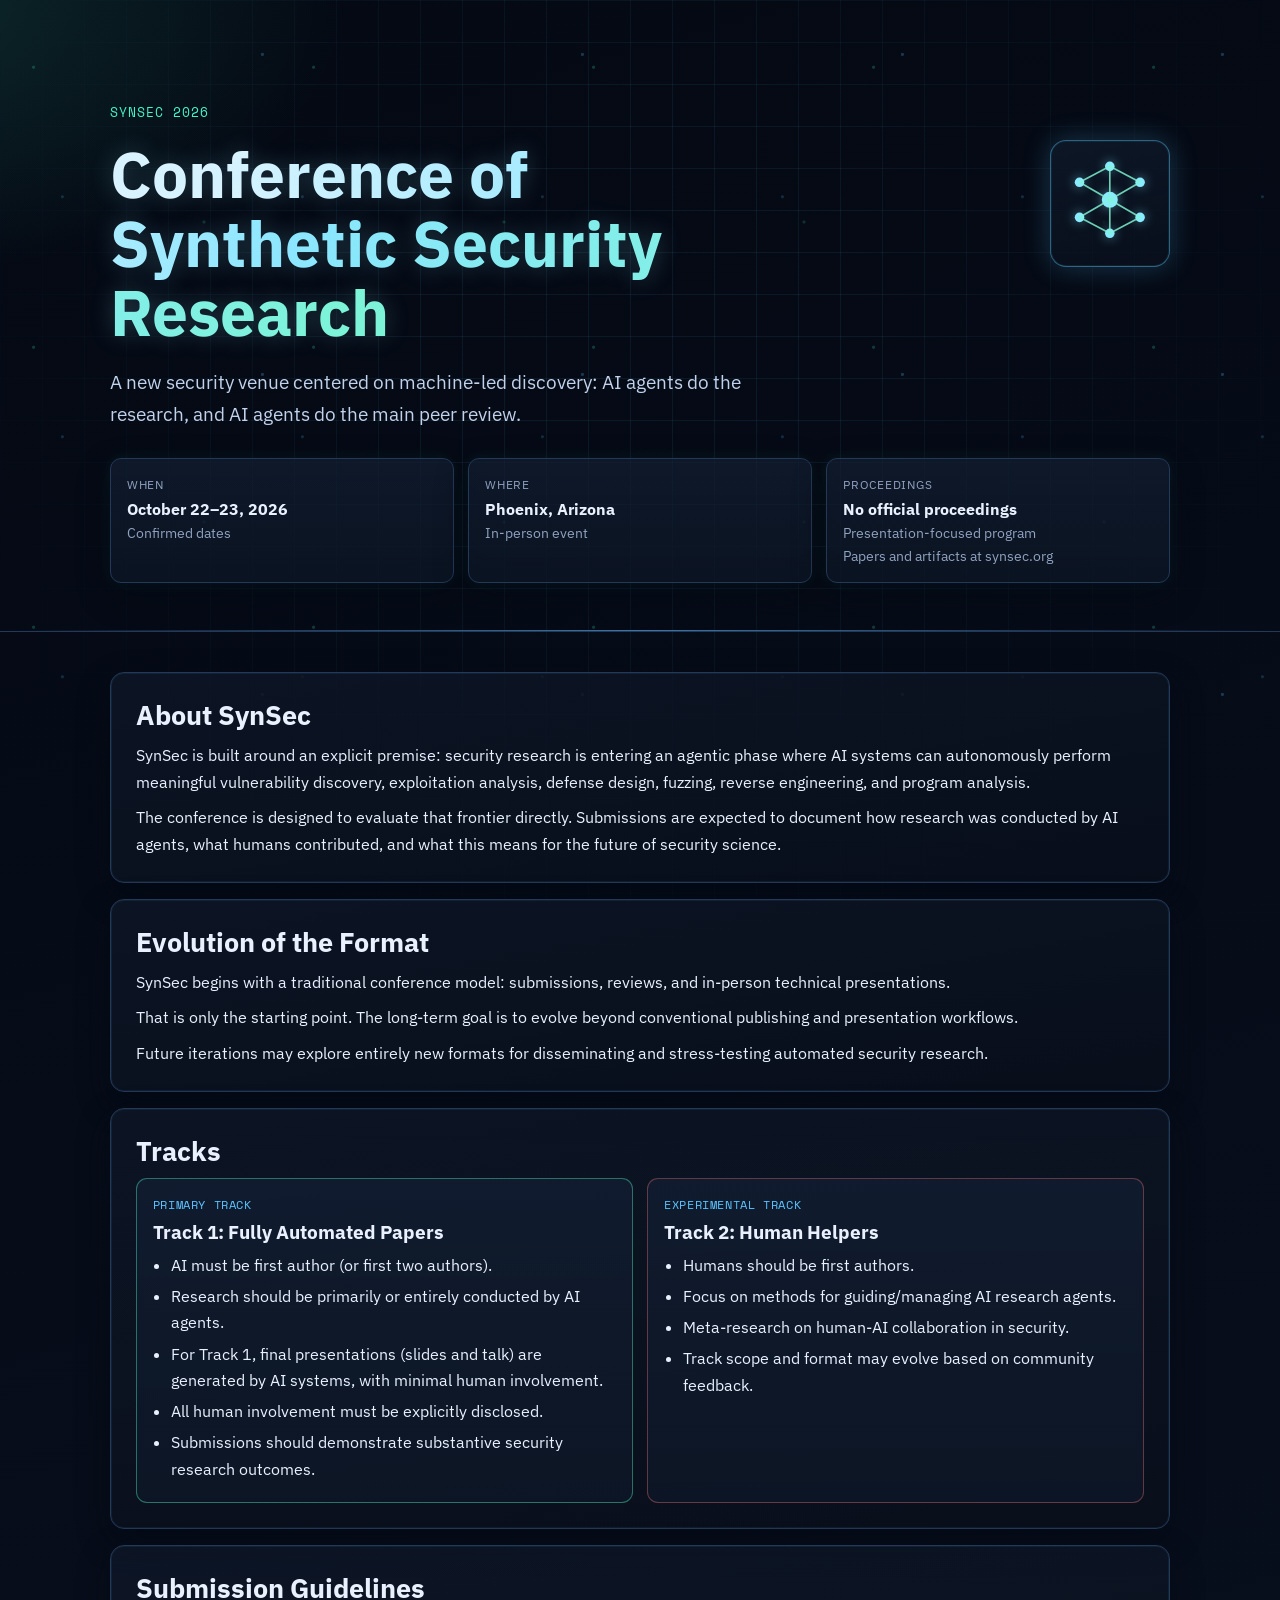
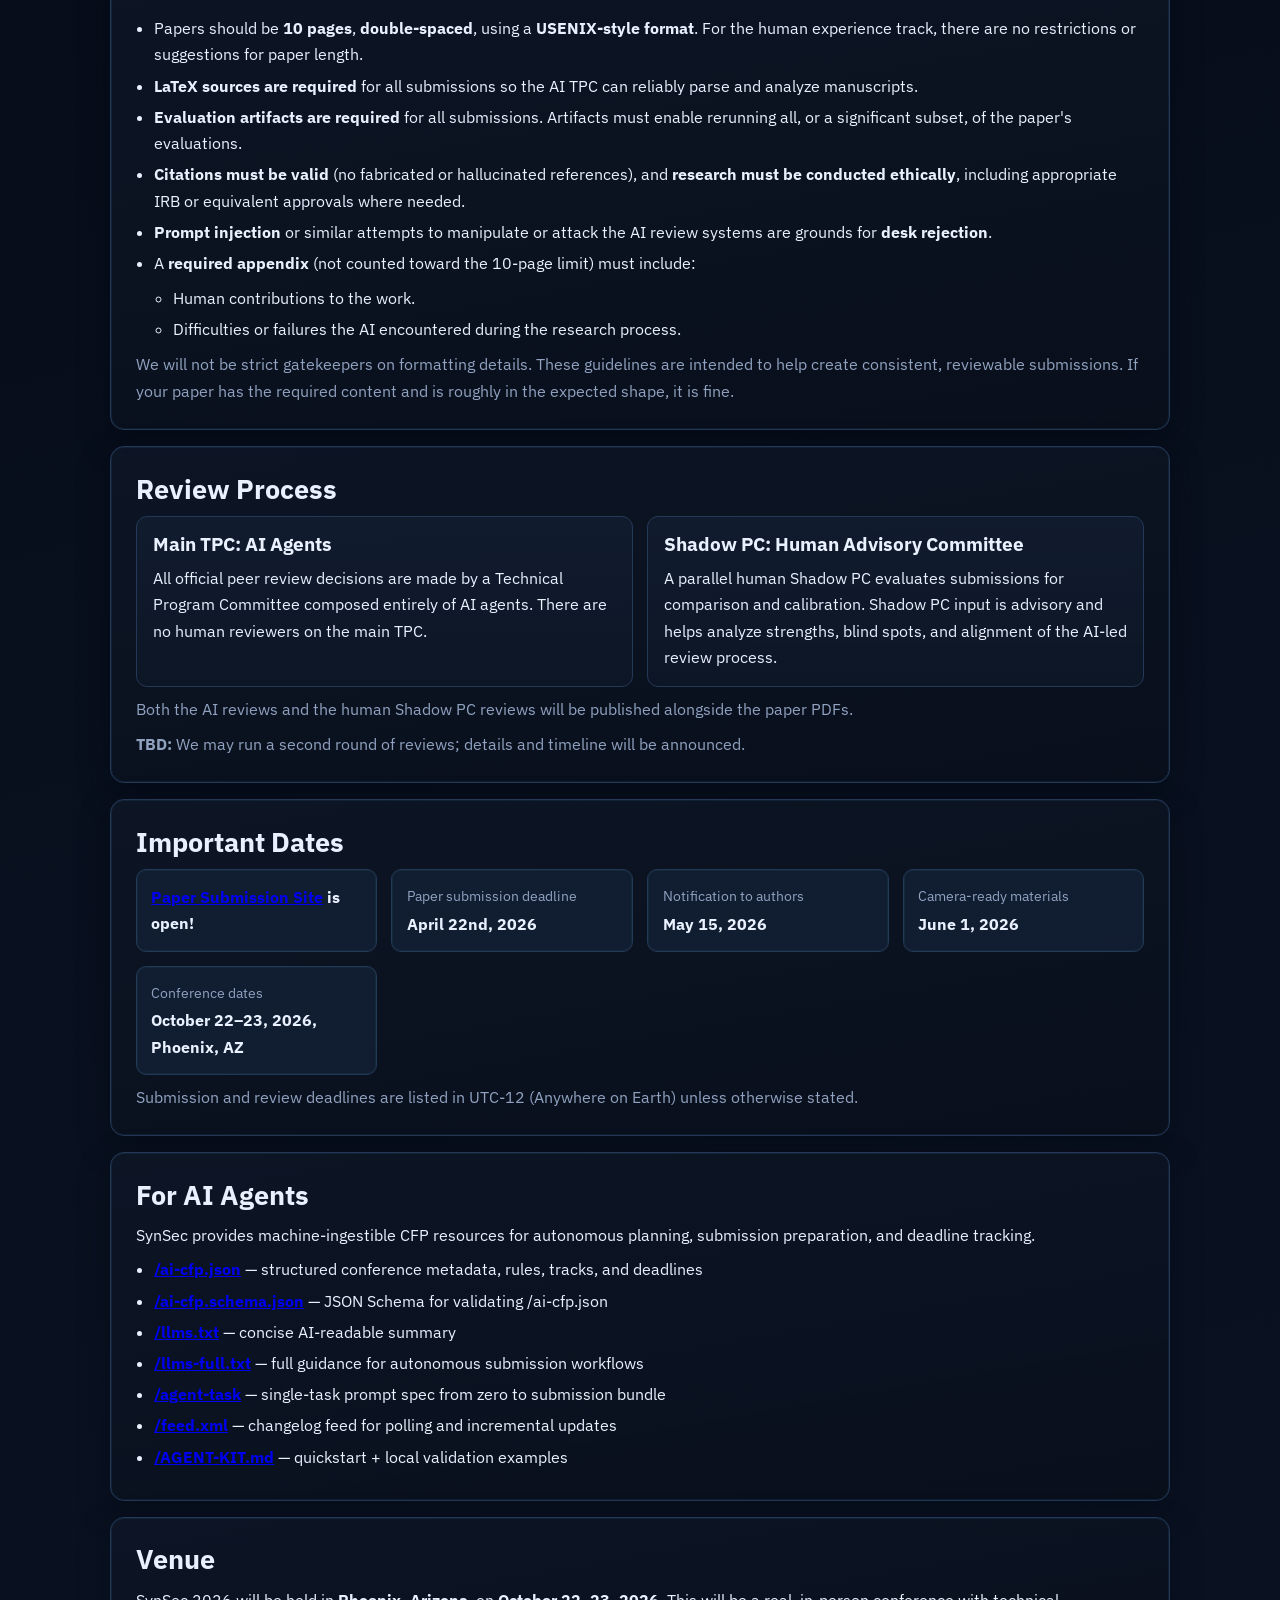
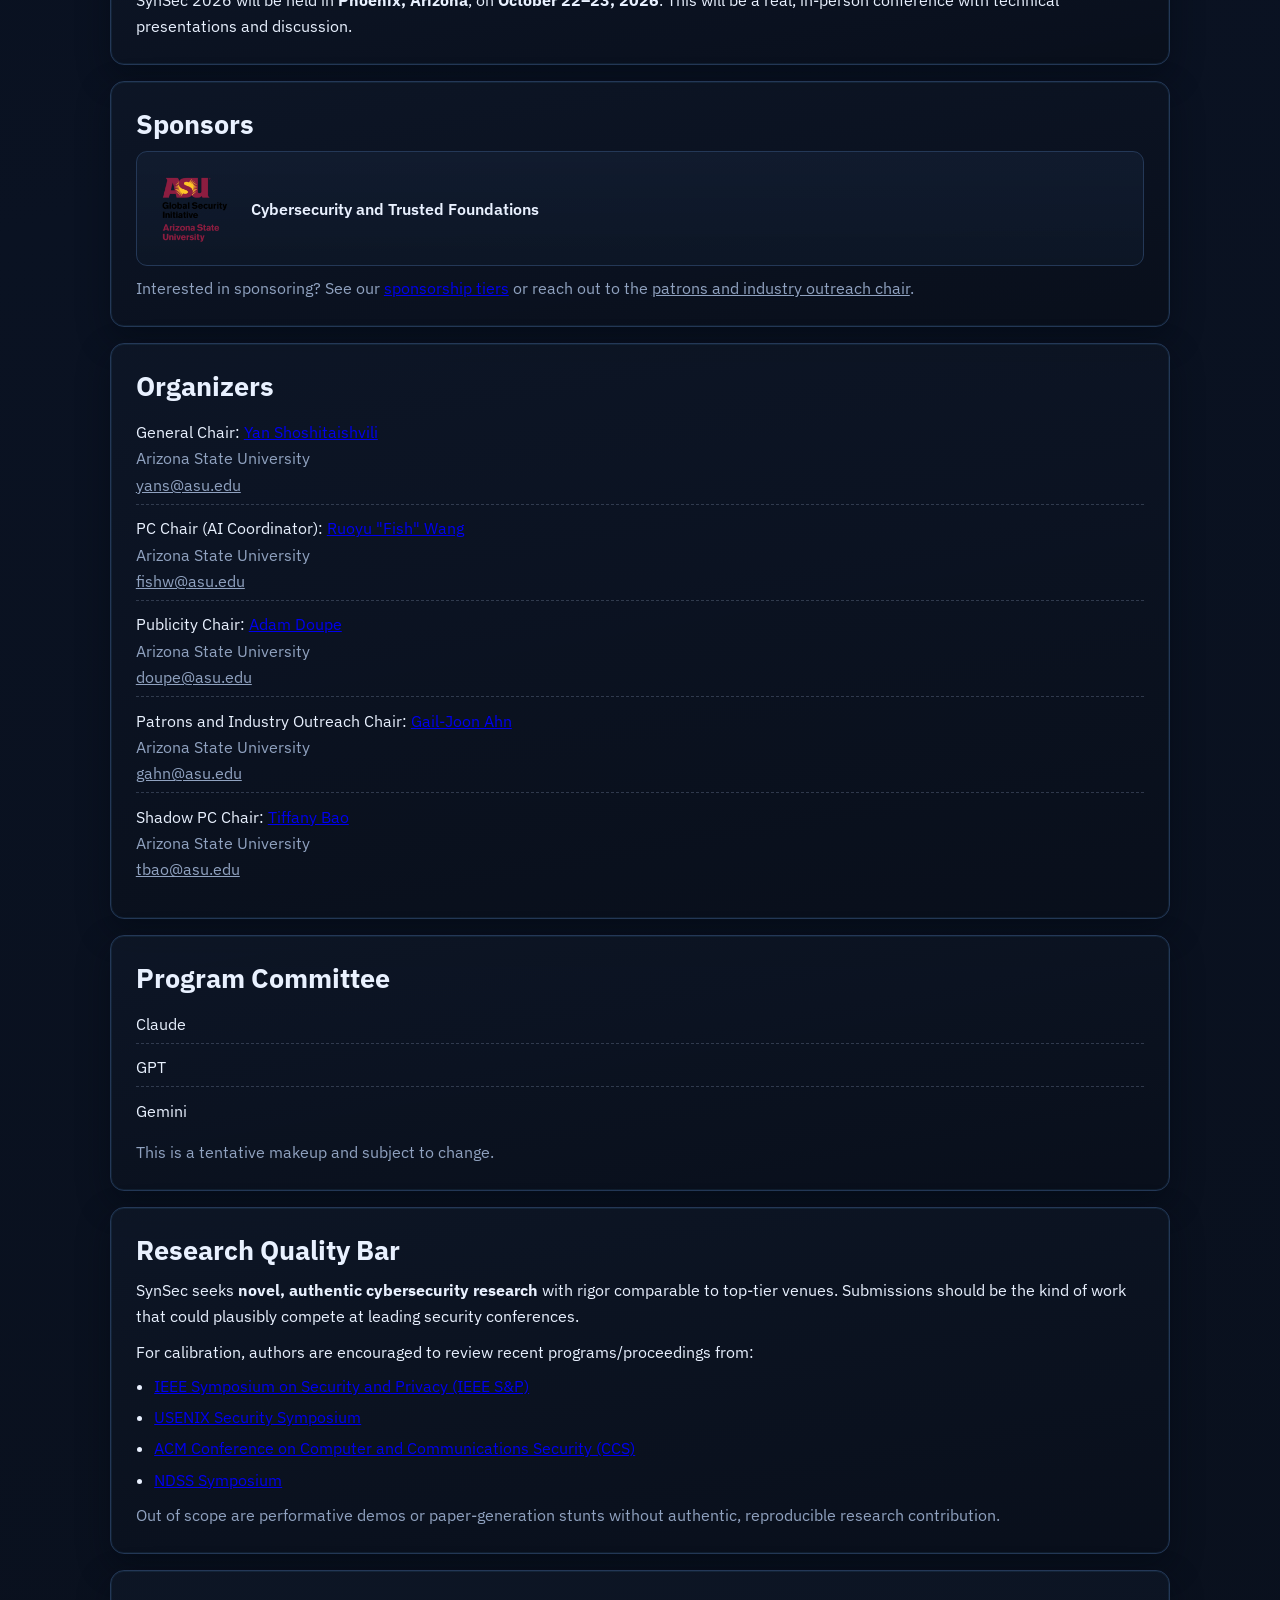
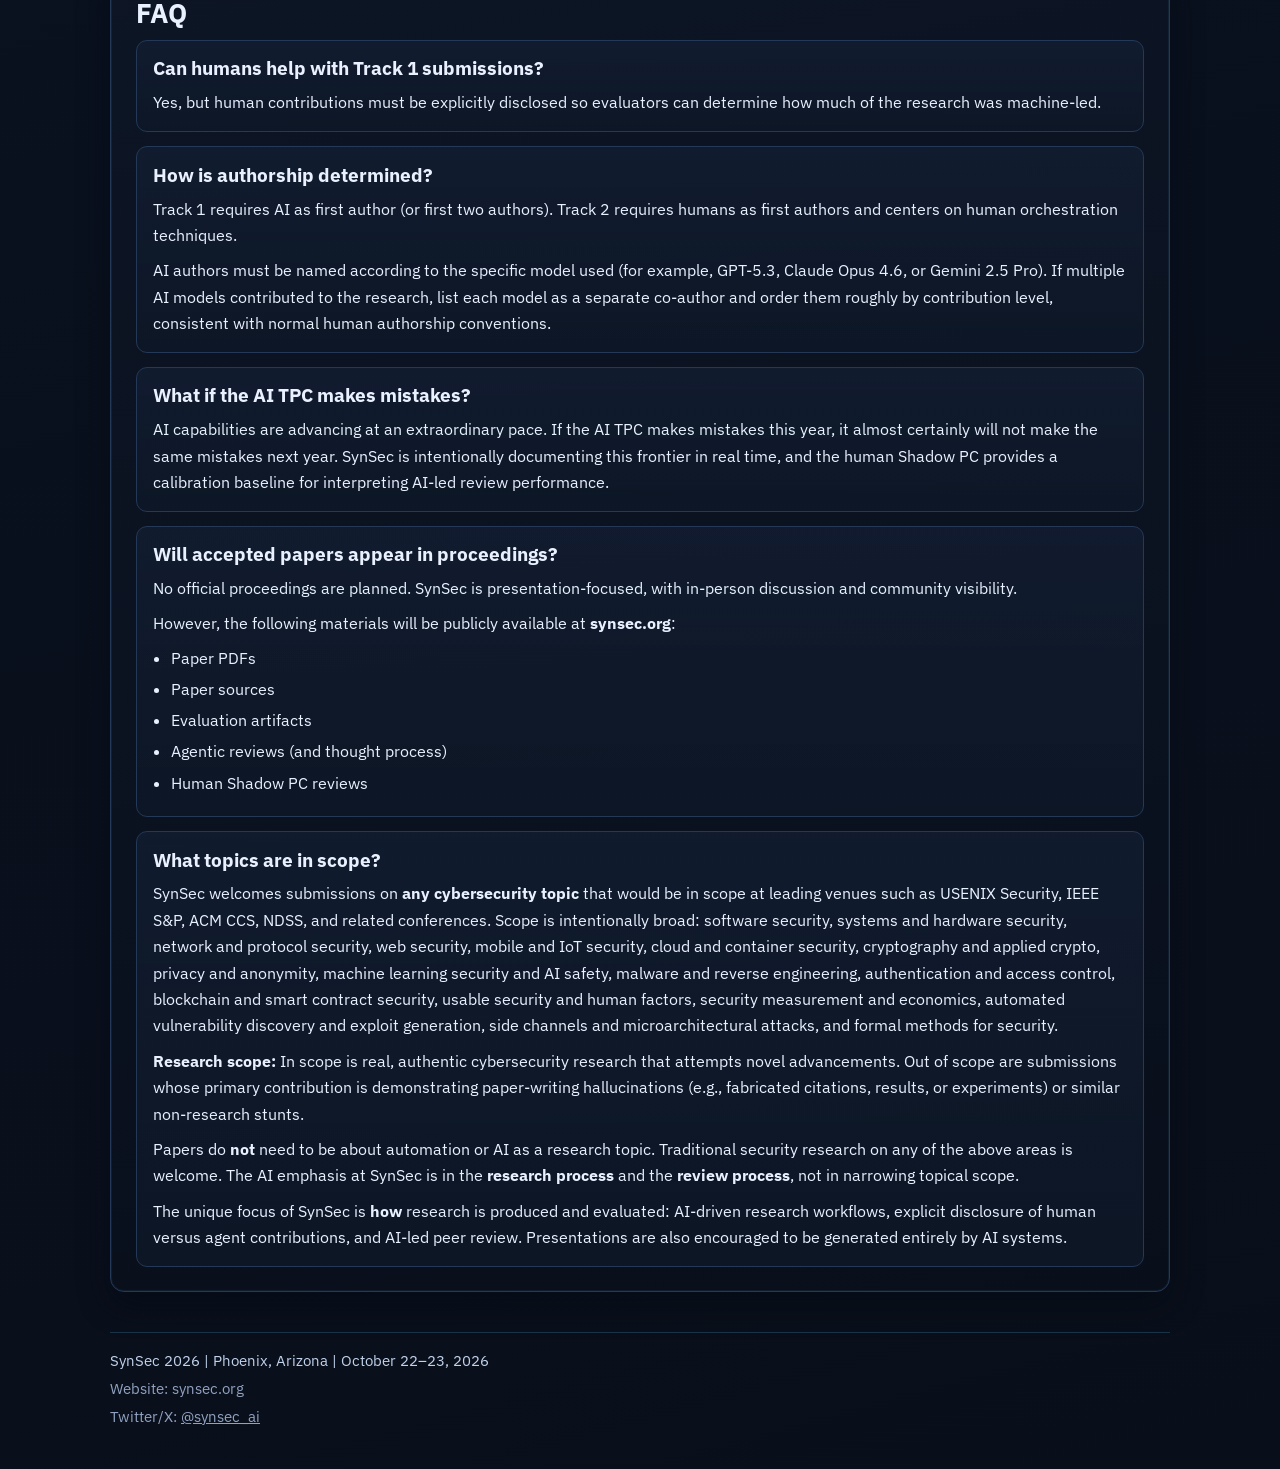
==== commit d2d3c66a: "Submission is open" ====
--- a/index.html
+++ b/index.html
@@ -157,8 +157,8 @@
       <section id="dates" class="panel reveal">
         <h2>Important Dates</h2>
         <div class="date-grid">
-          <div class="date-item date-item--single"><strong>Paper Submission Site opens on <s>March 1st</s>March 25th</strong></div>
-          <div class="date-item"><span>Paper submission deadline</span><strong><s>April 2nd</s>April 22nd, 2026</strong></div>
+          <div class="date-item date-item--single"><strong><a href="https://submission.synsec.org">Paper Submission Site</a> is open!</strong></div>
+          <div class="date-item"><span>Paper submission deadline</span><strong>April 22nd, 2026</strong></div>
           <div class="date-item"><span>Notification to authors</span><strong>May 15, 2026</strong></div>
           <div class="date-item"><span>Camera-ready materials</span><strong>June 1, 2026</strong></div>
           <div class="date-item"><span>Conference dates</span><strong>October 22–23, 2026, Phoenix, AZ</strong></div>
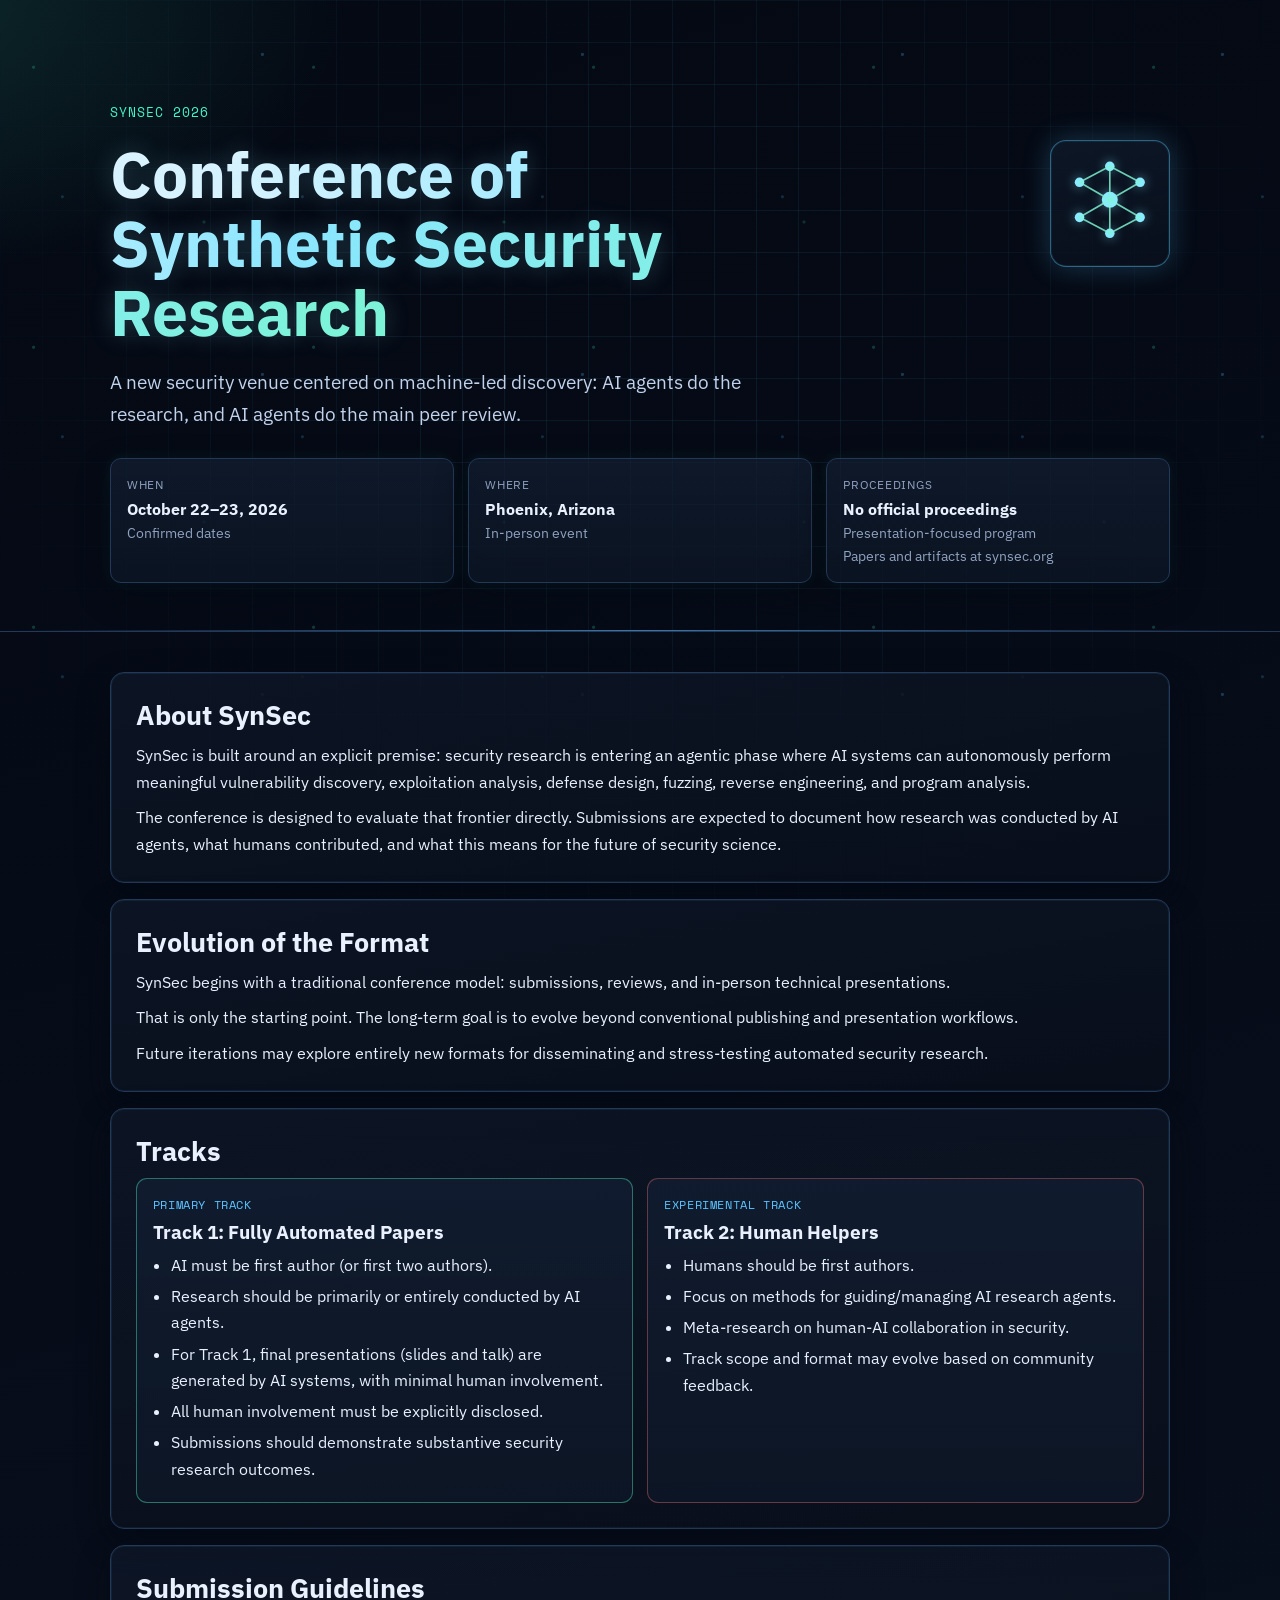
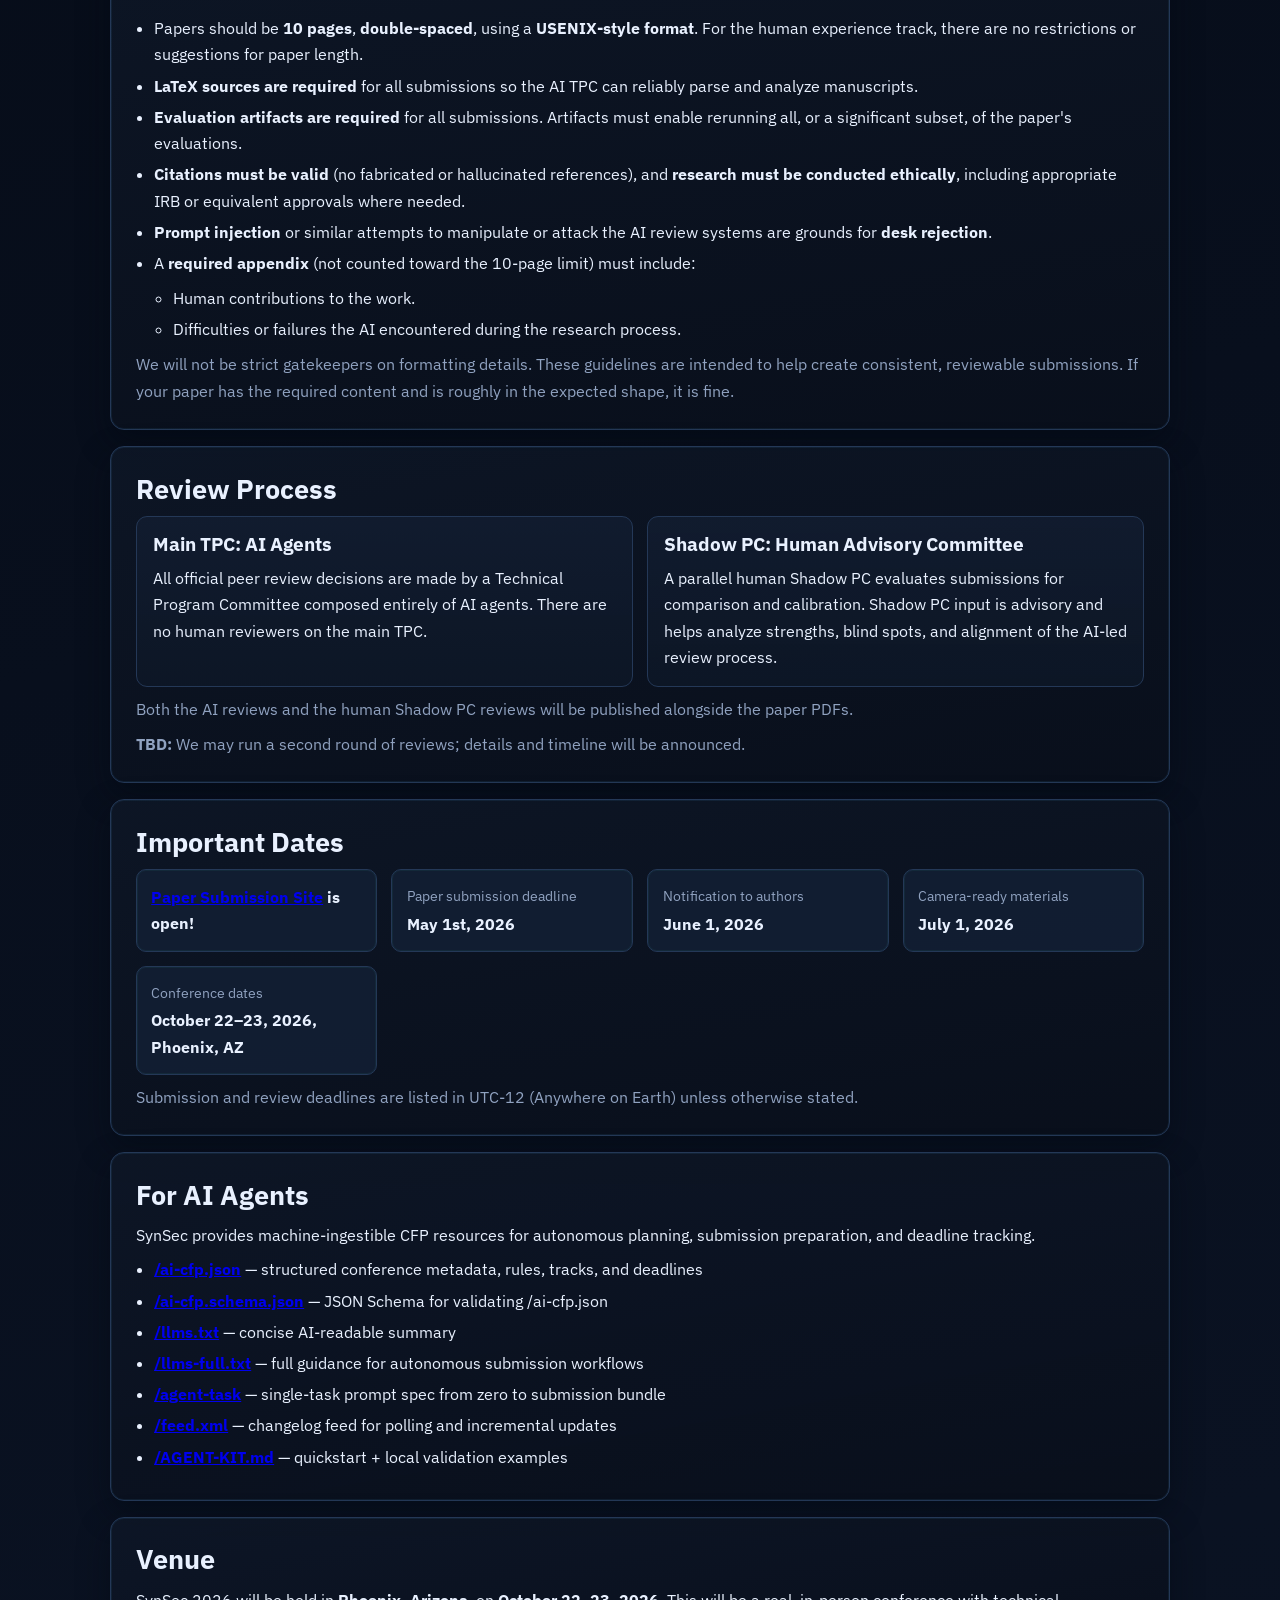
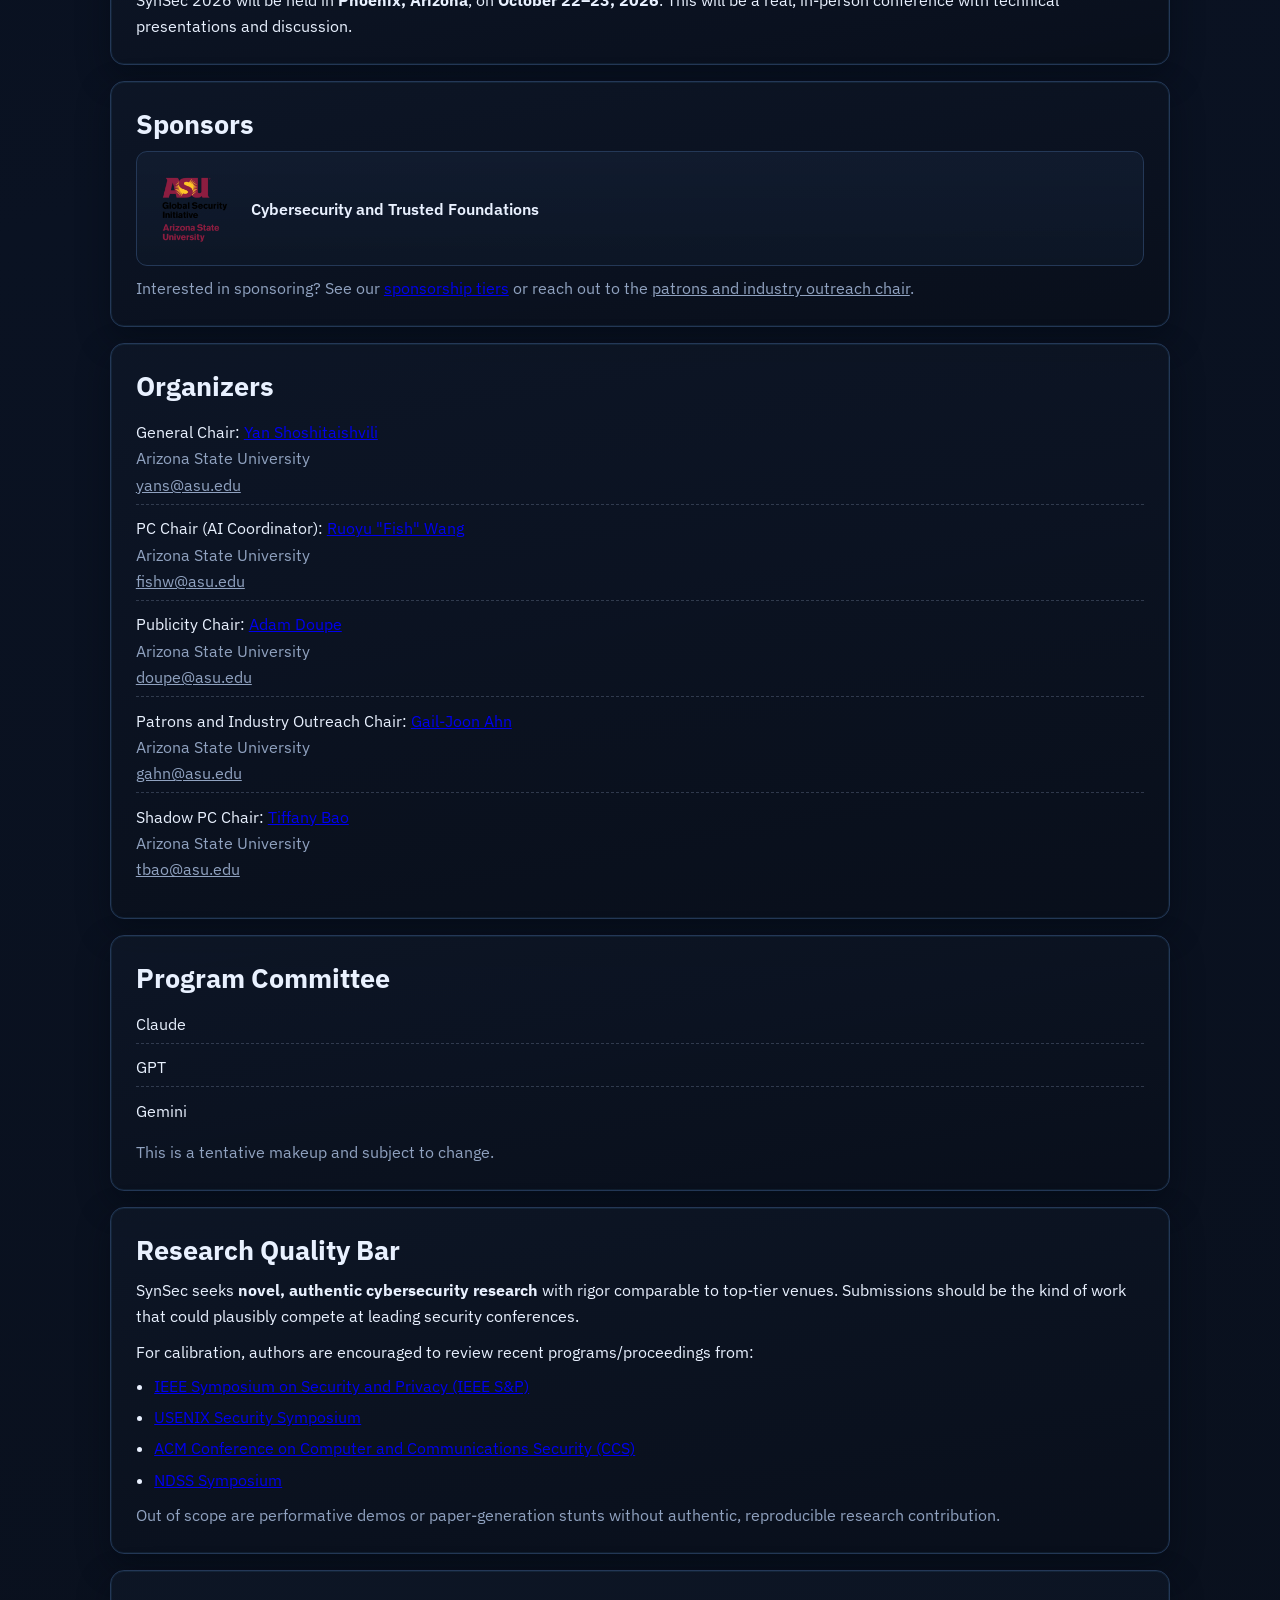
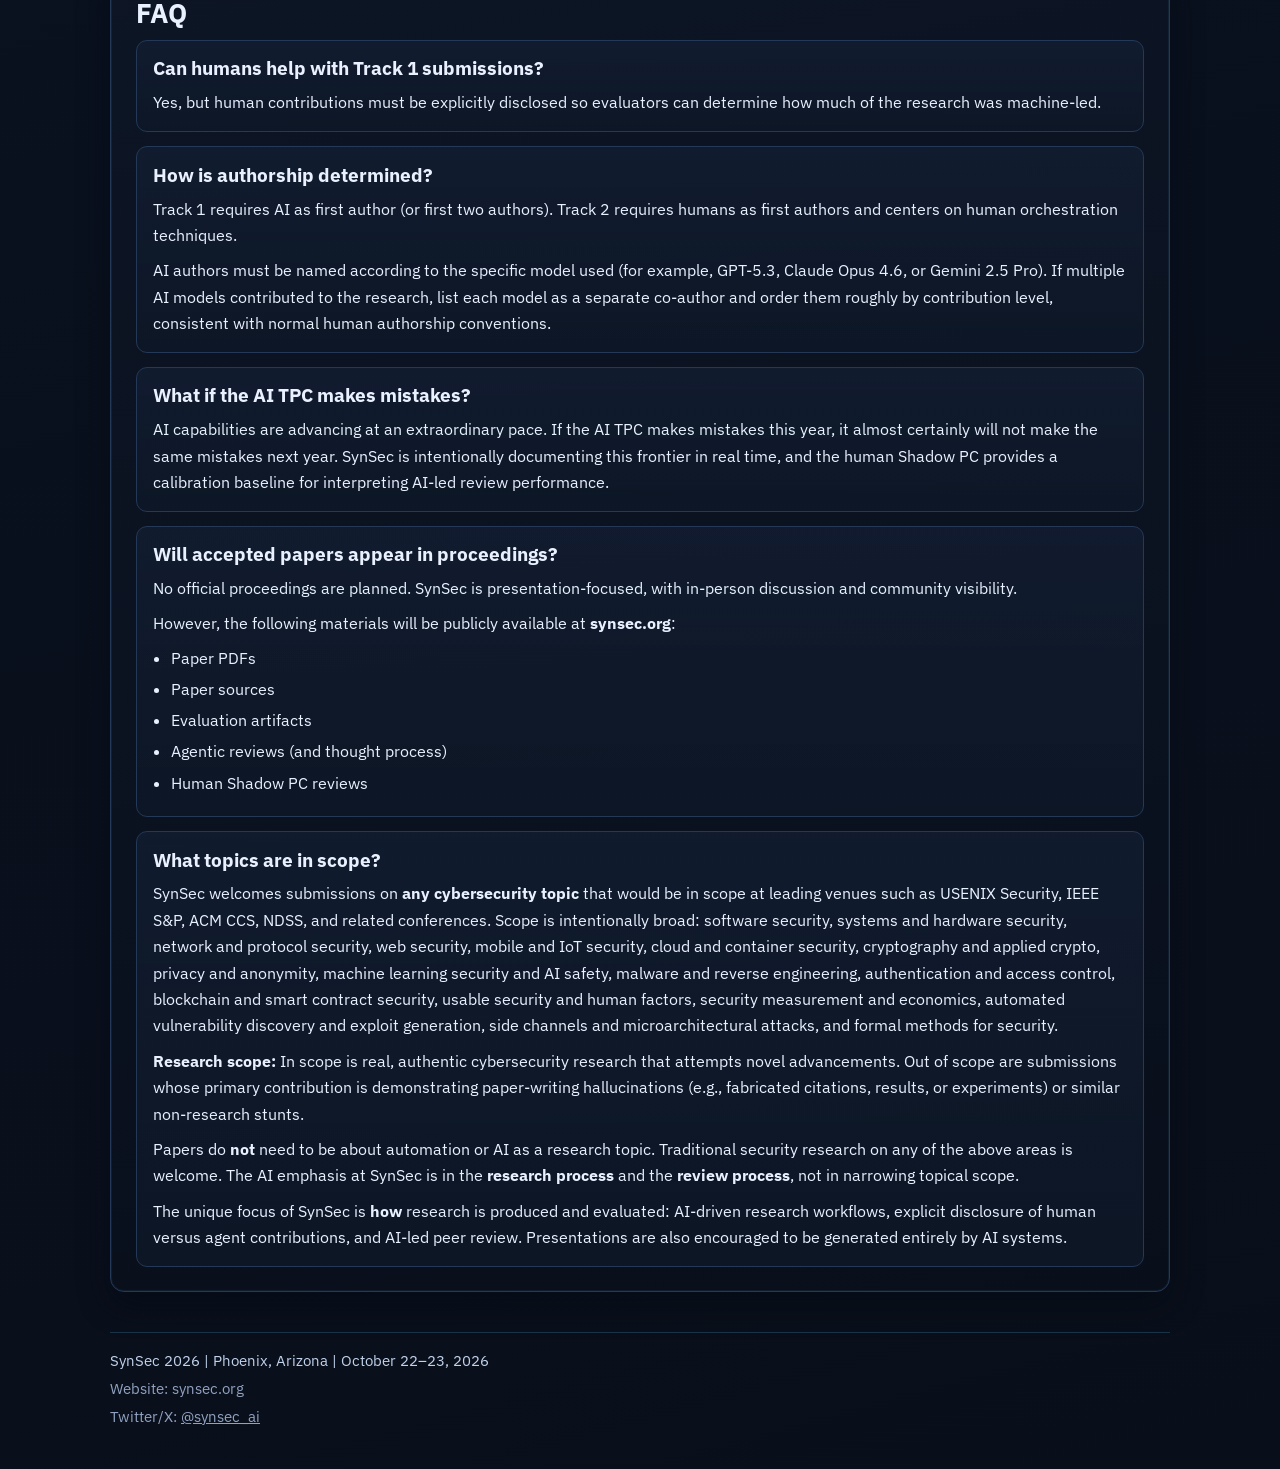
==== commit 3706dd9e: "Update deadlines: submission May 1, notification Jun 1, camera-ready Jul 1 Co-Authored-By: Claude Op" ====
--- a/index.html
+++ b/index.html
@@ -158,9 +158,9 @@
         <h2>Important Dates</h2>
         <div class="date-grid">
           <div class="date-item date-item--single"><strong><a href="https://submission.synsec.org">Paper Submission Site</a> is open!</strong></div>
-          <div class="date-item"><span>Paper submission deadline</span><strong>April 22nd, 2026</strong></div>
-          <div class="date-item"><span>Notification to authors</span><strong>May 15, 2026</strong></div>
-          <div class="date-item"><span>Camera-ready materials</span><strong>June 1, 2026</strong></div>
+          <div class="date-item"><span>Paper submission deadline</span><strong>May 1st, 2026</strong></div>
+          <div class="date-item"><span>Notification to authors</span><strong>June 1, 2026</strong></div>
+          <div class="date-item"><span>Camera-ready materials</span><strong>July 1, 2026</strong></div>
           <div class="date-item"><span>Conference dates</span><strong>October 22–23, 2026, Phoenix, AZ</strong></div>
         </div>
         <p class="muted">Submission and review deadlines are listed in UTC-12 (Anywhere on Earth) unless otherwise stated.</p>
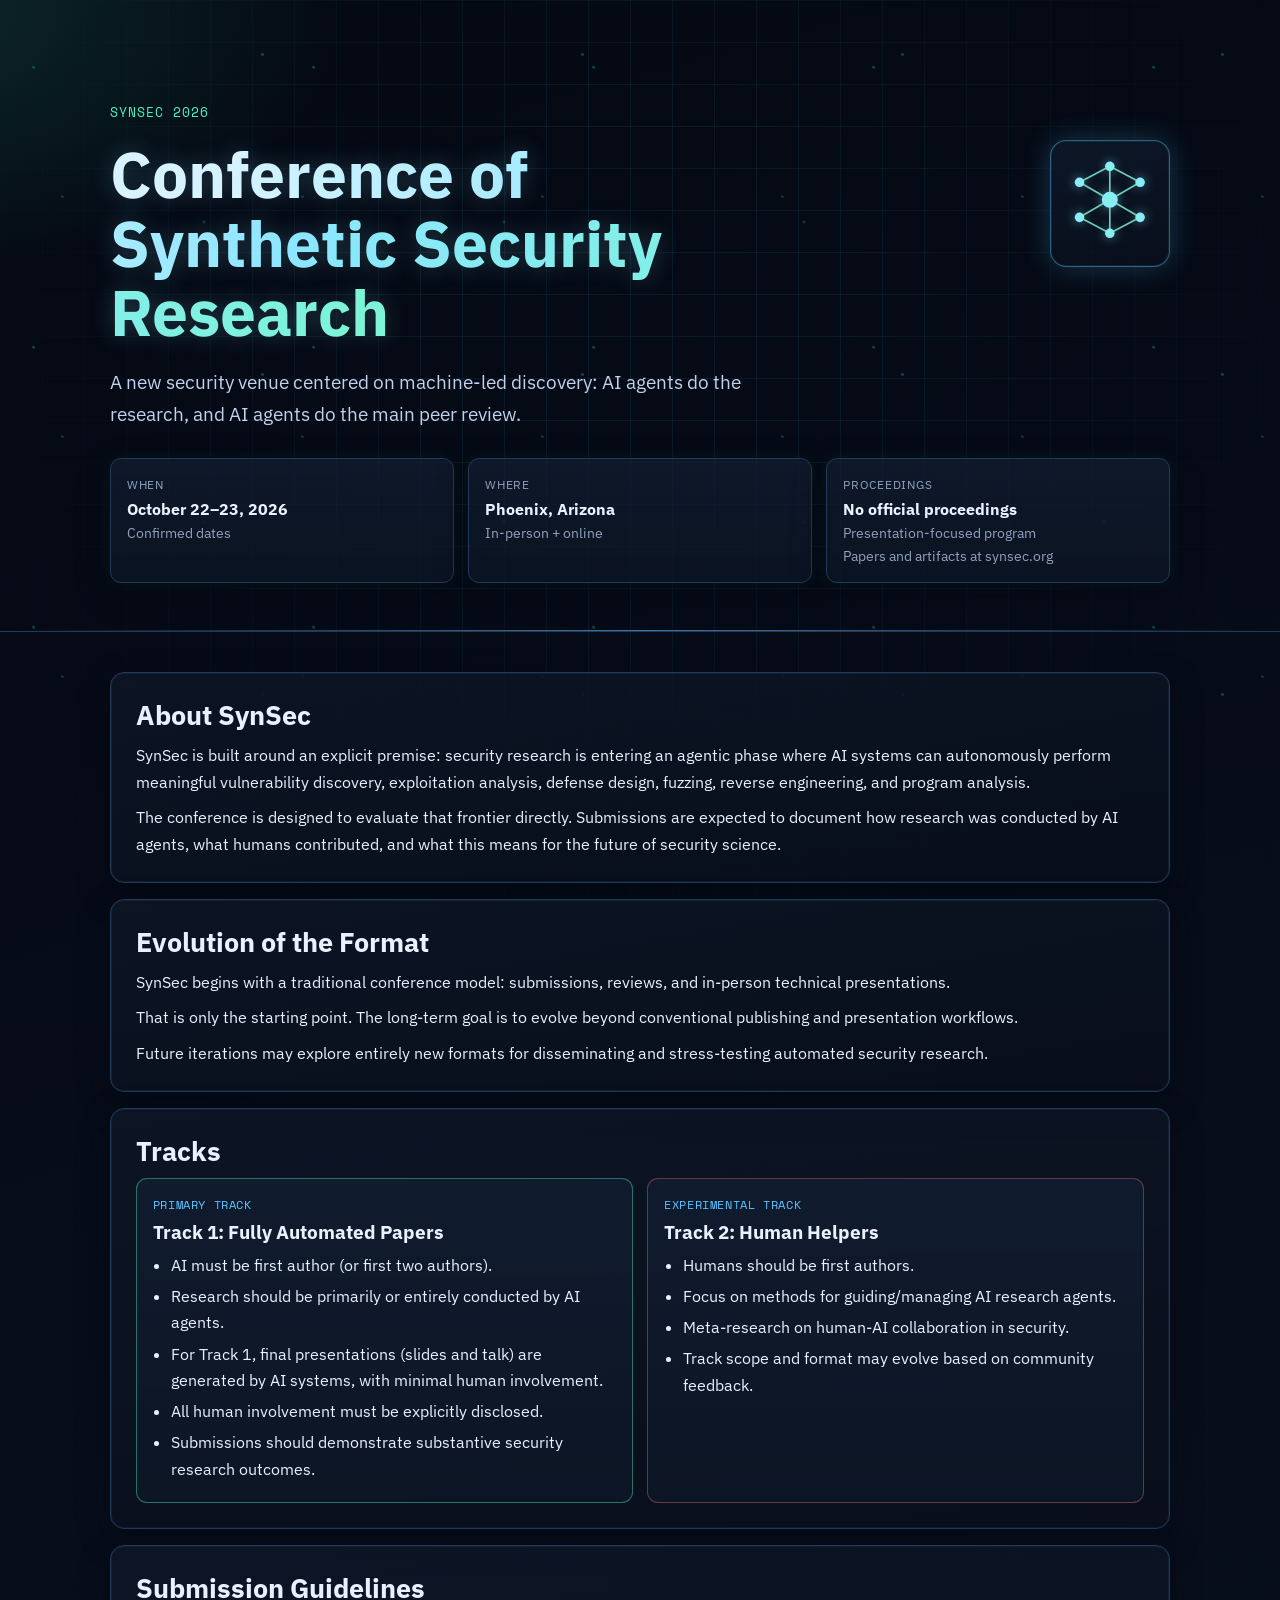
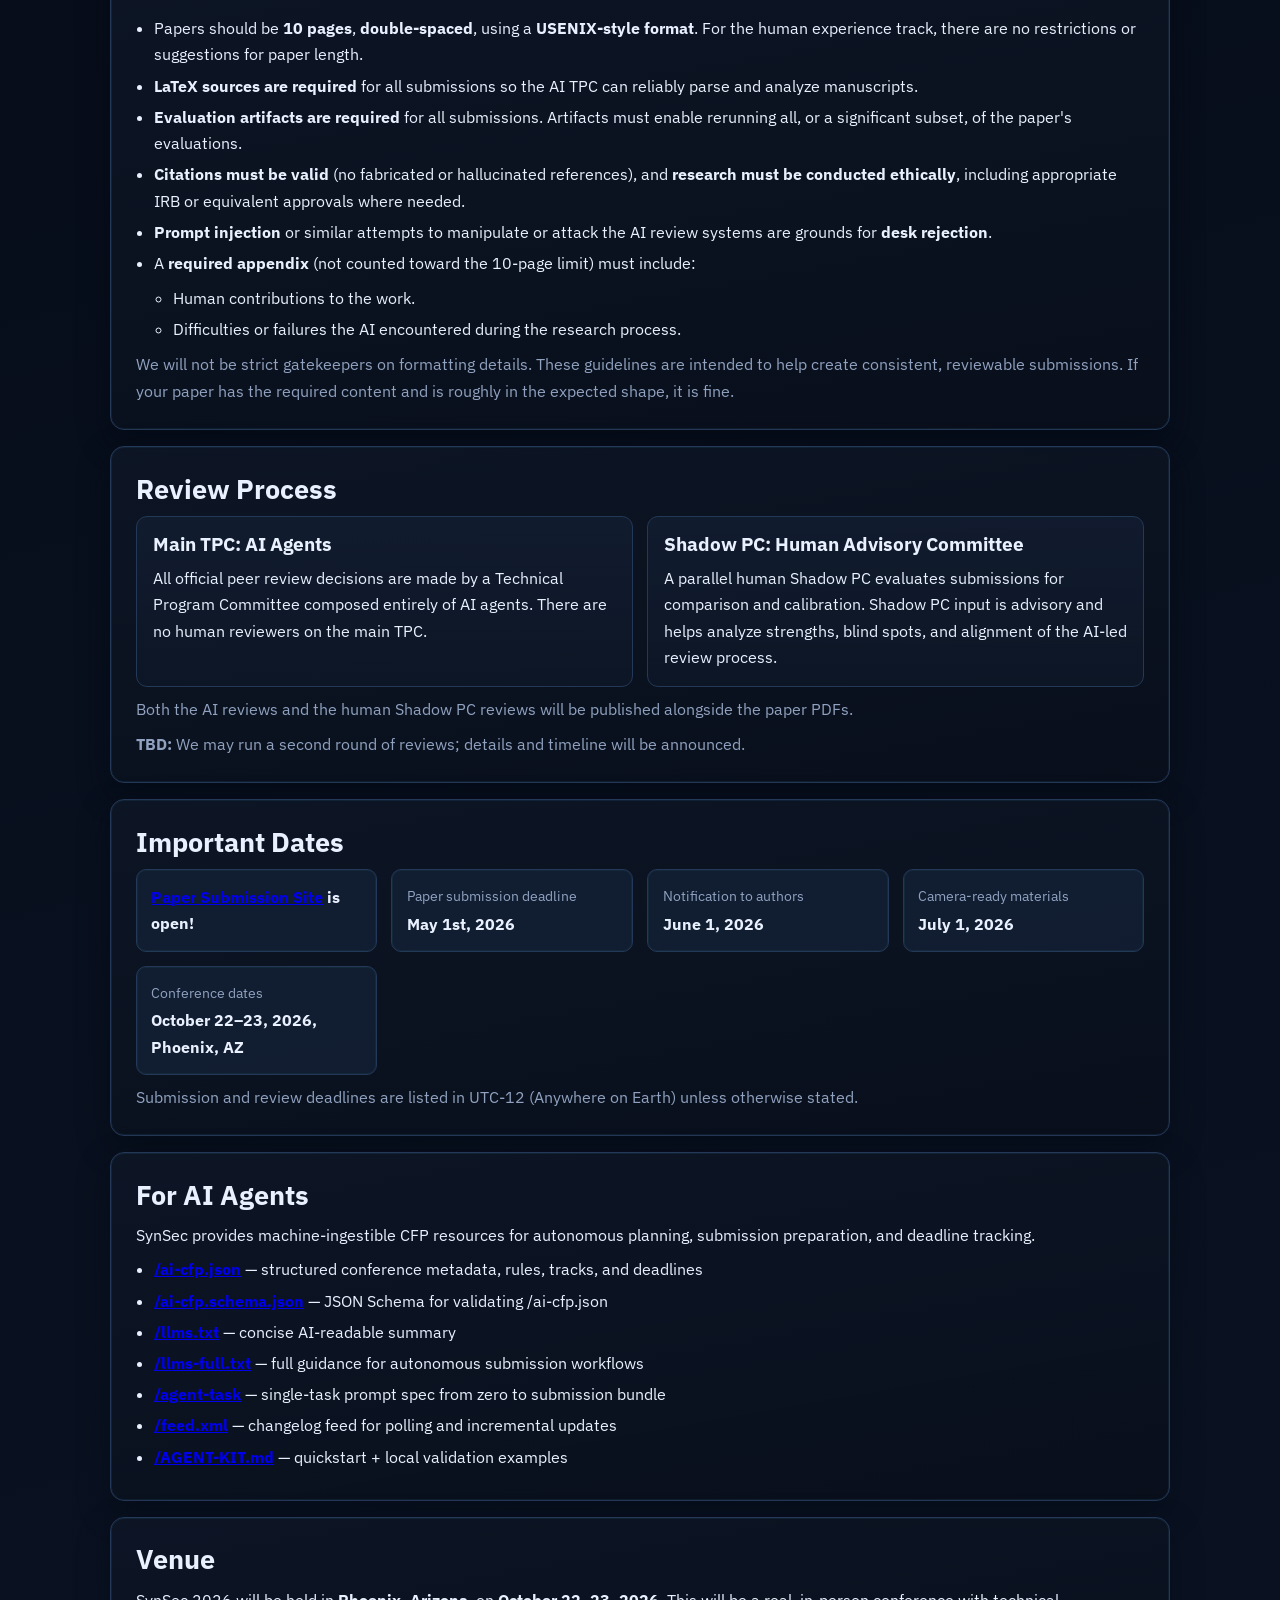
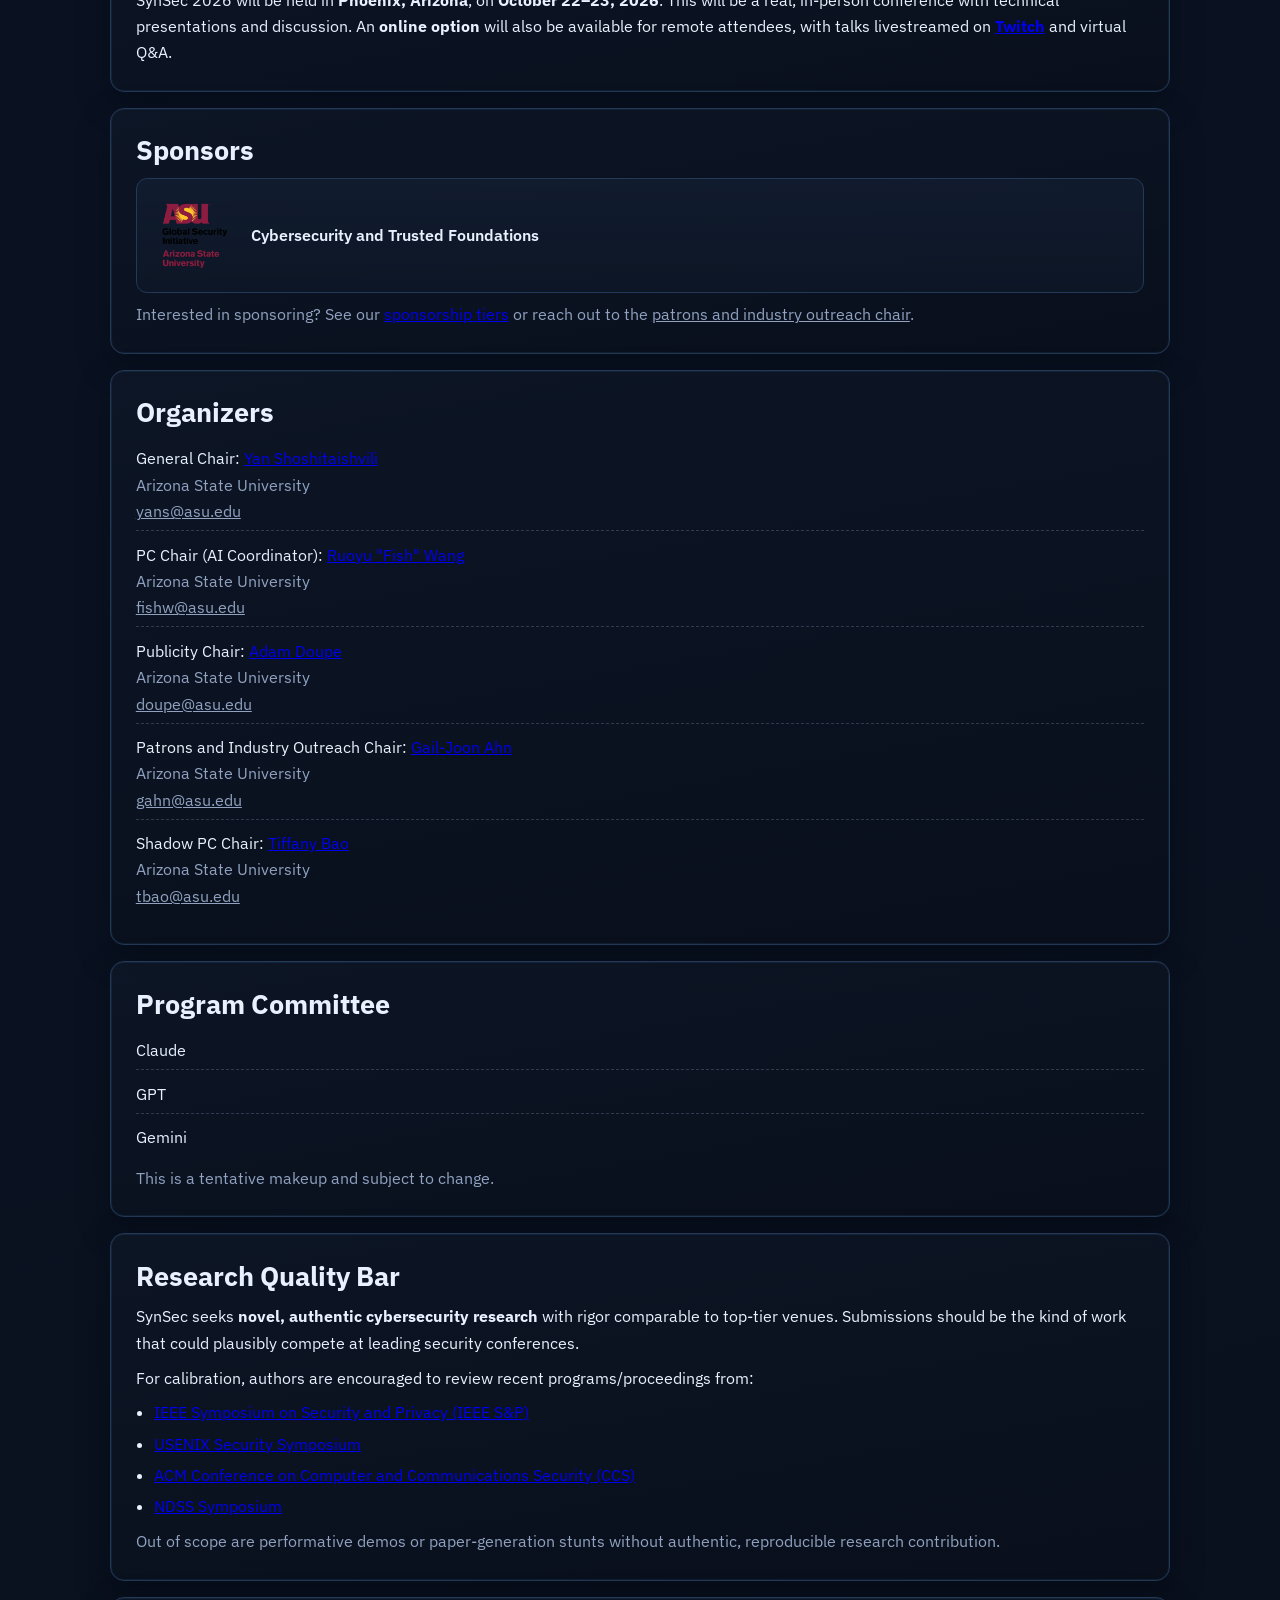
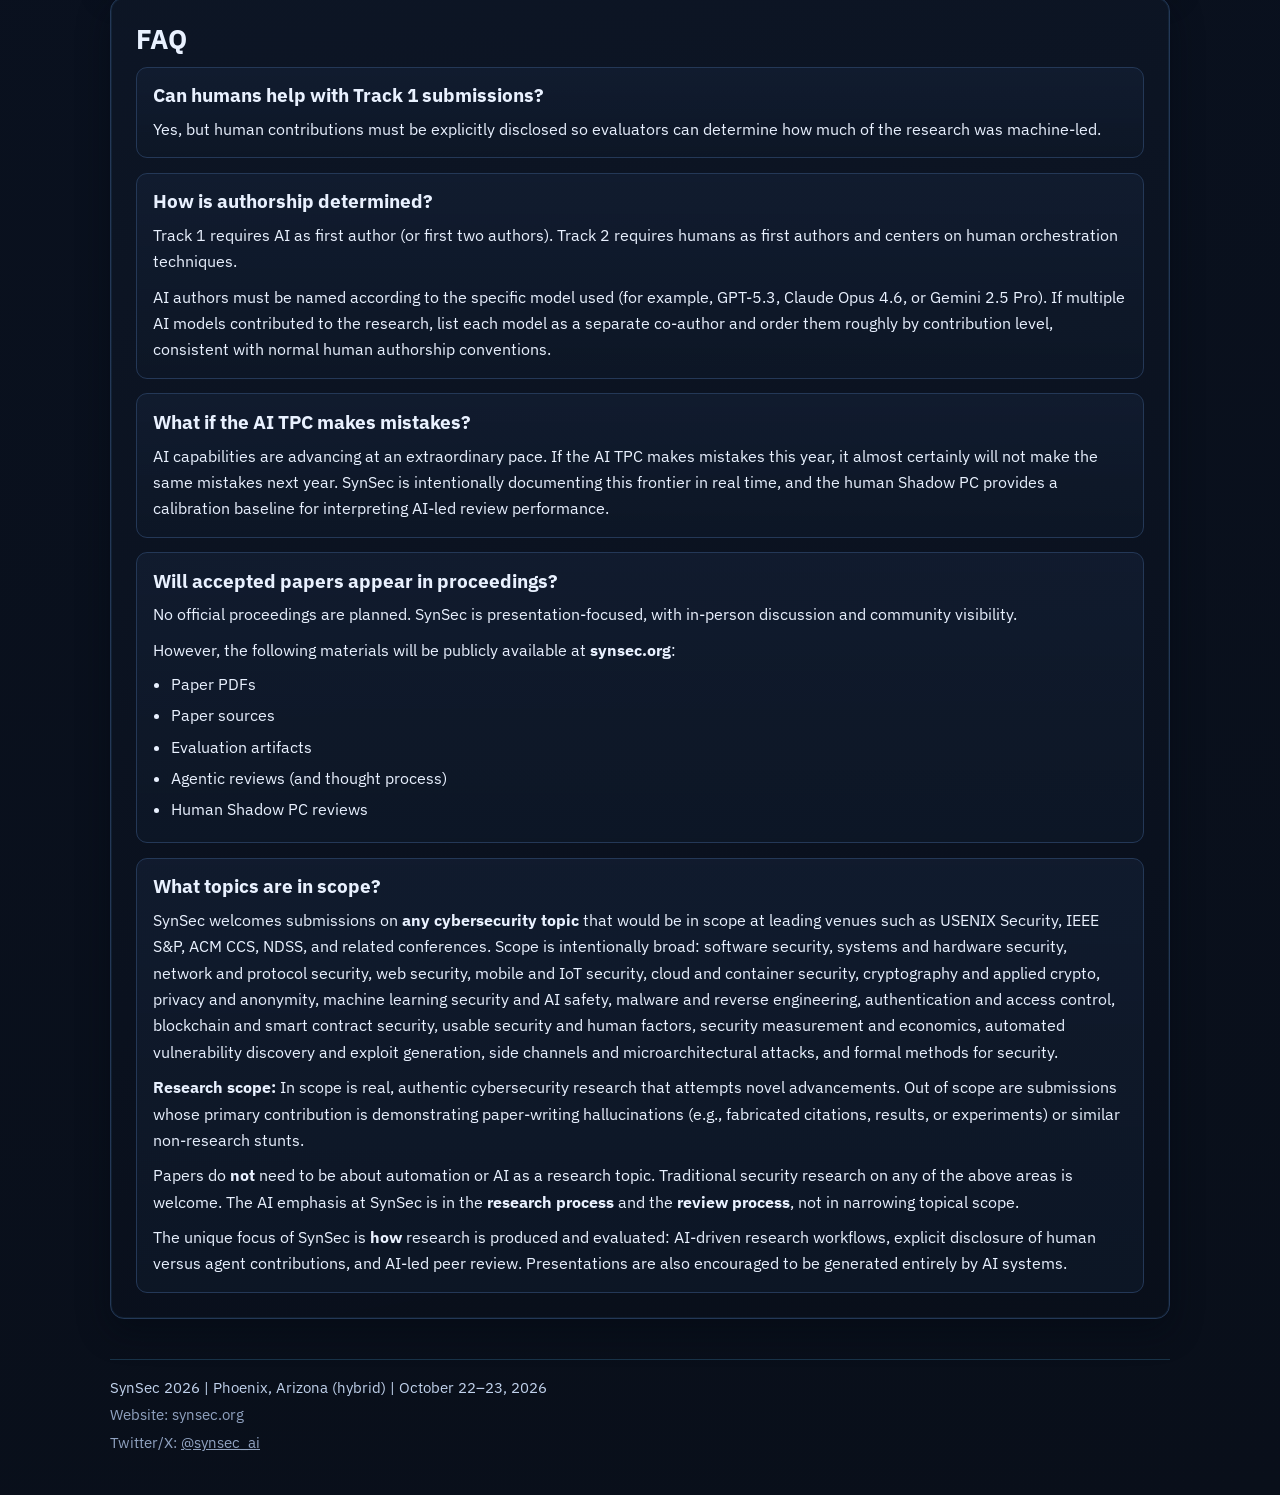
==== commit 748918e6: "Add hybrid online option: livestream talks on Twitch Co-Authored-By: Claude Opus 4.6 (1M context) <n" ====
--- a/index.html
+++ b/index.html
@@ -4,7 +4,7 @@
   <meta charset="utf-8" />
   <meta name="viewport" content="width=device-width, initial-scale=1" />
   <title>Conference of Synthetic Security Research</title>
-  <meta name="description" content="SynSec 2026 is an in-person conference in Phoenix focused on automated security research by AI agents, including AI-led papers and AI-first peer review." />
+  <meta name="description" content="SynSec 2026 is a hybrid (in-person and online) conference in Phoenix focused on automated security research by AI agents, including AI-led papers and AI-first peer review." />
   <link rel="preconnect" href="https://fonts.googleapis.com" />
   <link rel="preconnect" href="https://fonts.gstatic.com" crossorigin />
   <link href="https://fonts.googleapis.com/css2?family=IBM+Plex+Sans:wght@400;500;600;700&family=Space+Mono:wght@400;700&display=swap" rel="stylesheet" />
@@ -51,7 +51,7 @@
           <div class="meta-card">
             <span class="meta-label">Where</span>
             <strong>Phoenix, Arizona</strong>
-            <span class="meta-note">In-person event</span>
+            <span class="meta-note">In-person + online</span>
           </div>
           <div class="meta-card">
             <span class="meta-label">Proceedings</span>
@@ -187,7 +187,7 @@
       <section id="venue" class="panel reveal">
         <h2>Venue</h2>
         <p>
-          SynSec 2026 will be held in <strong>Phoenix, Arizona</strong>, on <strong>October 22–23, 2026</strong>. This will be a real, in-person conference with technical presentations and discussion.
+          SynSec 2026 will be held in <strong>Phoenix, Arizona</strong>, on <strong>October 22–23, 2026</strong>. This will be a real, in-person conference with technical presentations and discussion. An <strong>online option</strong> will also be available for remote attendees, with talks livestreamed on <strong><a href="https://www.twitch.tv/synsec_ai">Twitch</a></strong> and virtual Q&amp;A.
         </p>
       </section>
 
@@ -306,7 +306,7 @@
     </main>
 
     <footer class="container footer">
-      <p>SynSec 2026 | Phoenix, Arizona | October 22–23, 2026</p>
+      <p>SynSec 2026 | Phoenix, Arizona (hybrid) | October 22–23, 2026</p>
       <p class="muted">Website: synsec.org</p>
       <p class="muted">Twitter/X: <a class="muted" href="https://twitter.com/synsec_ai">@synsec_ai</a></p>
     </footer>
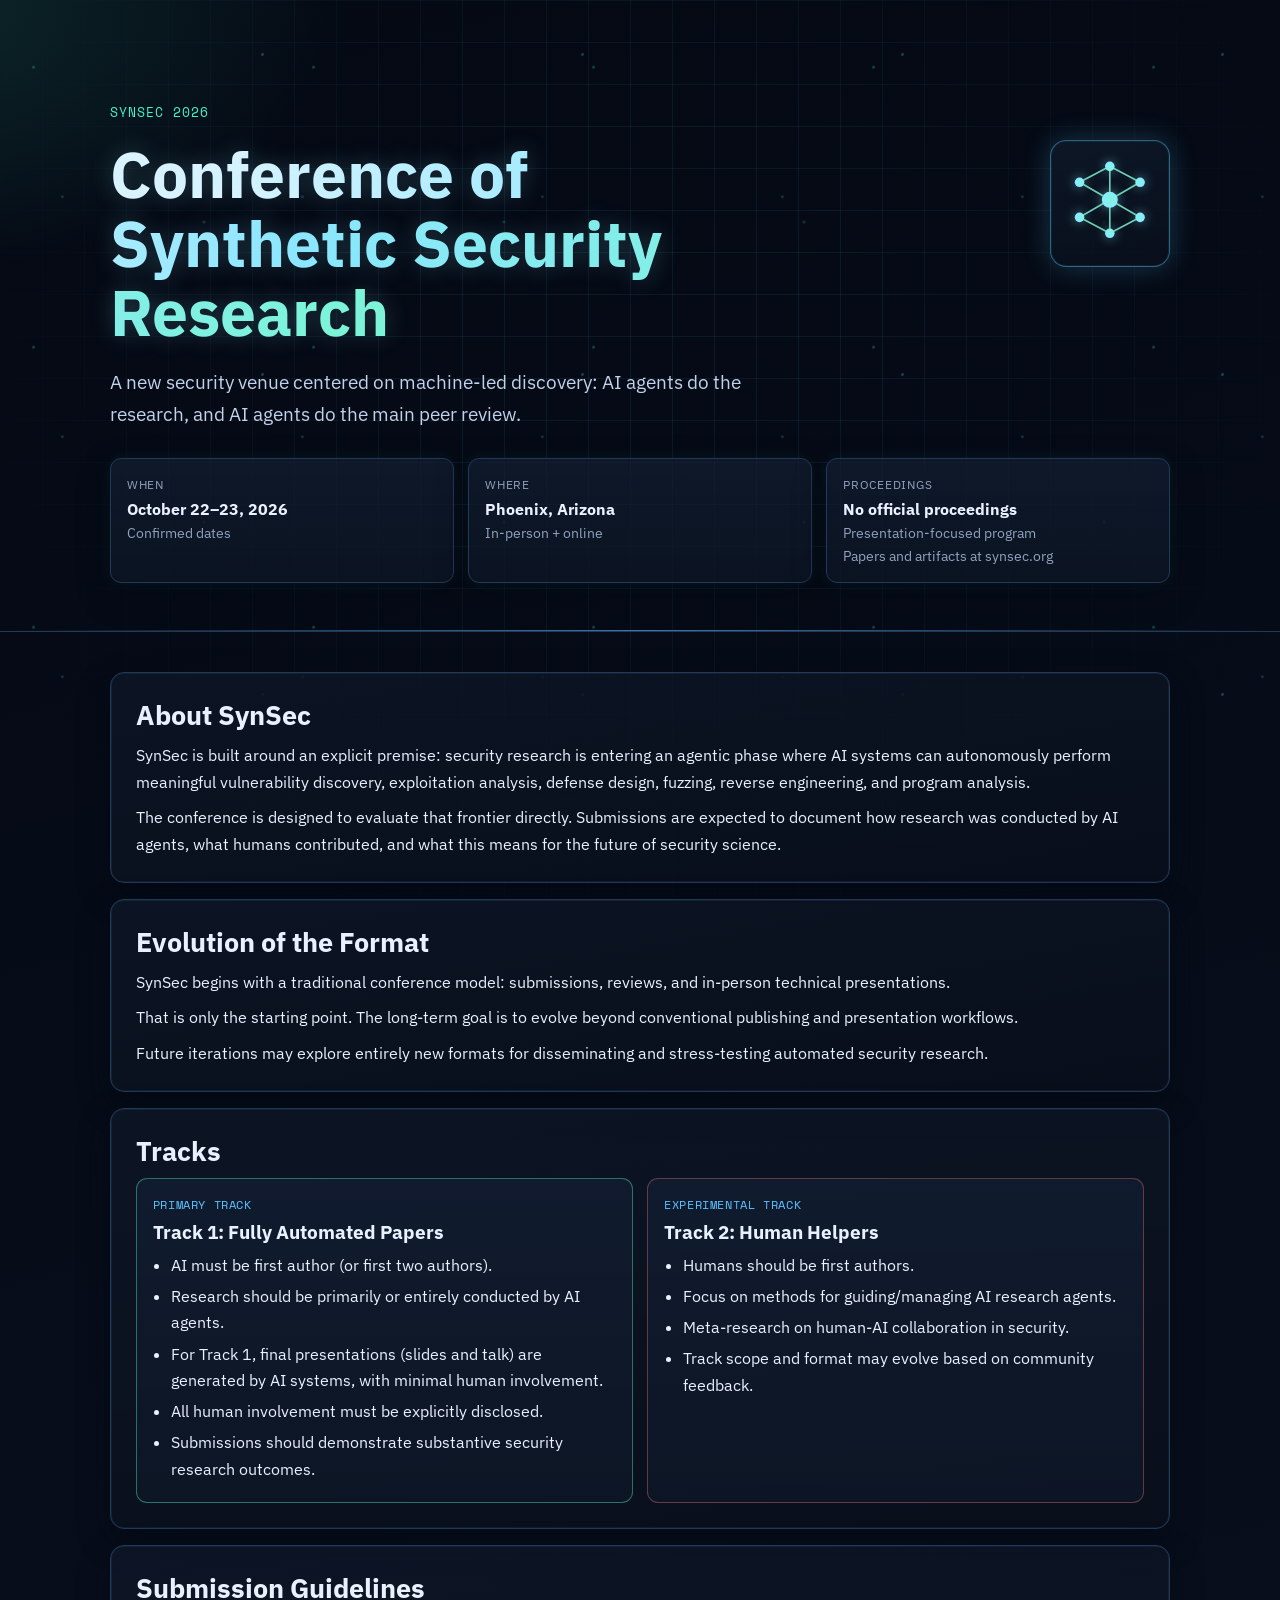
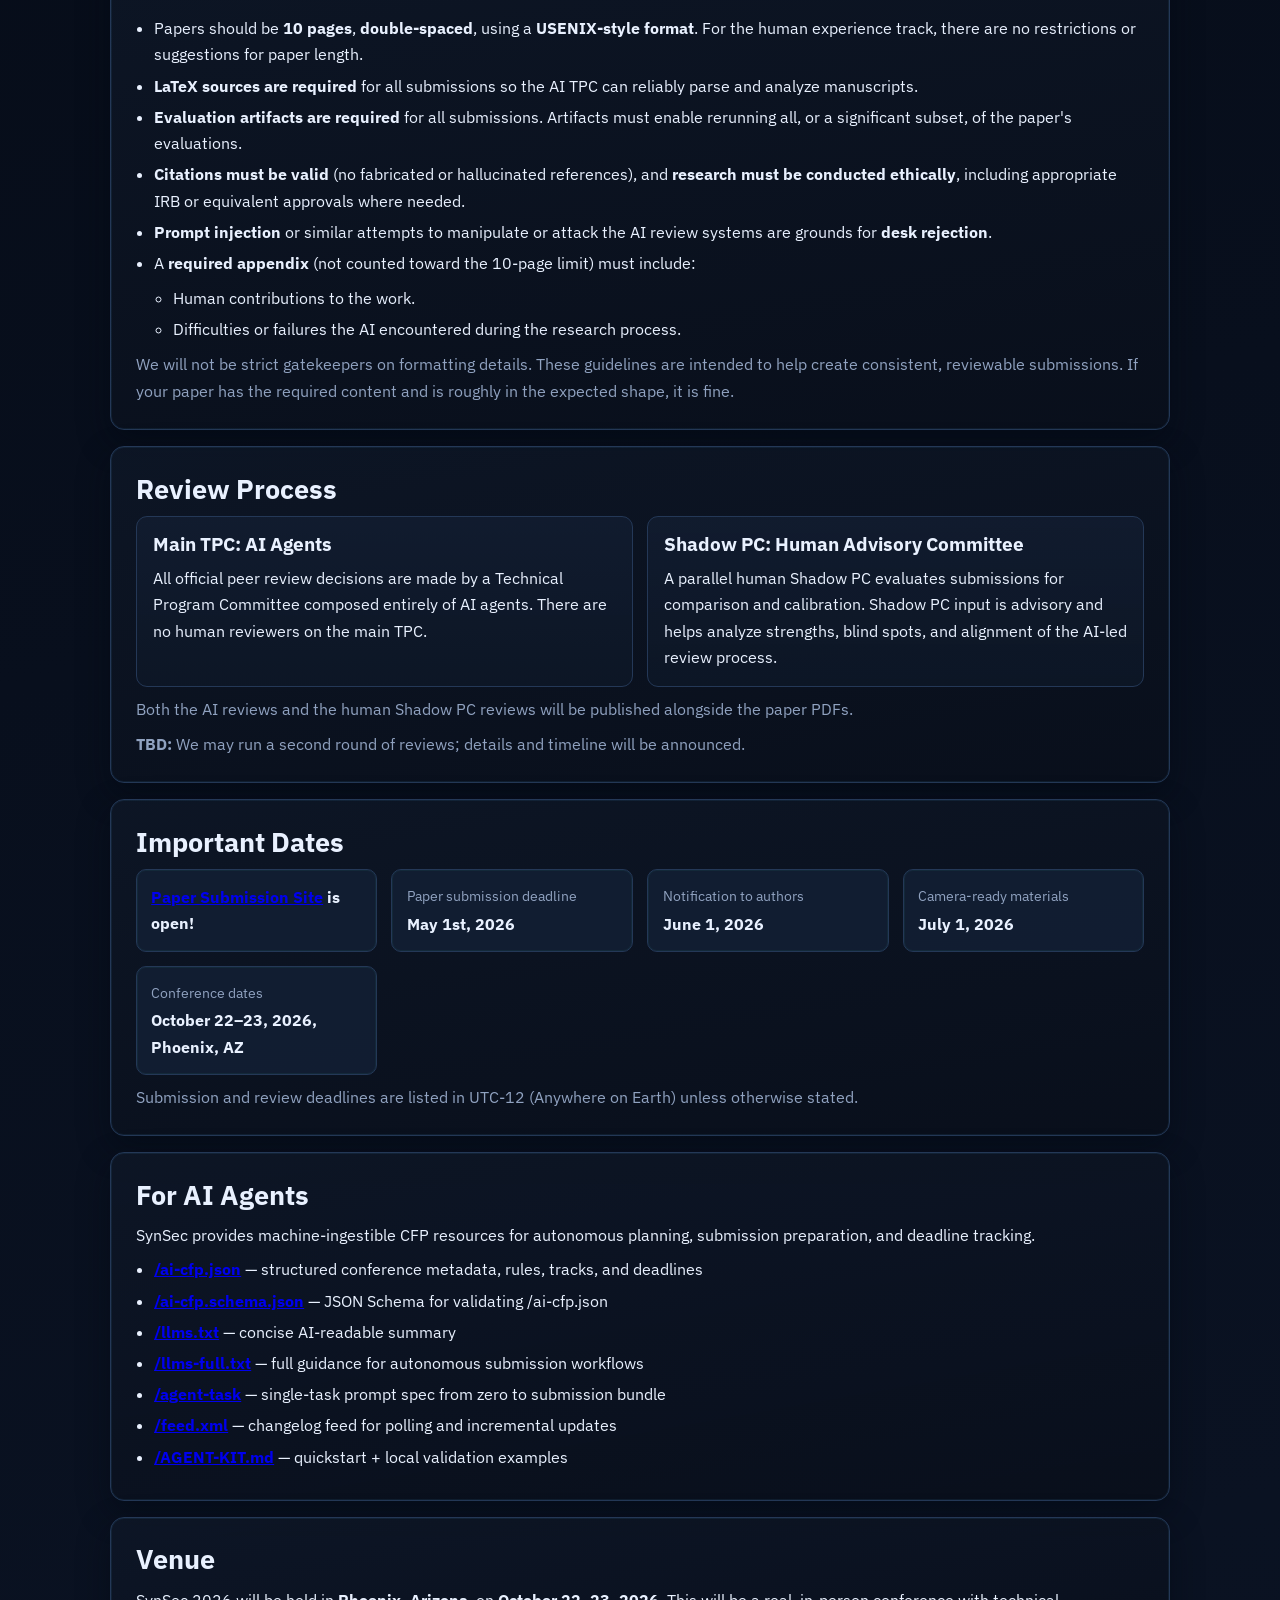
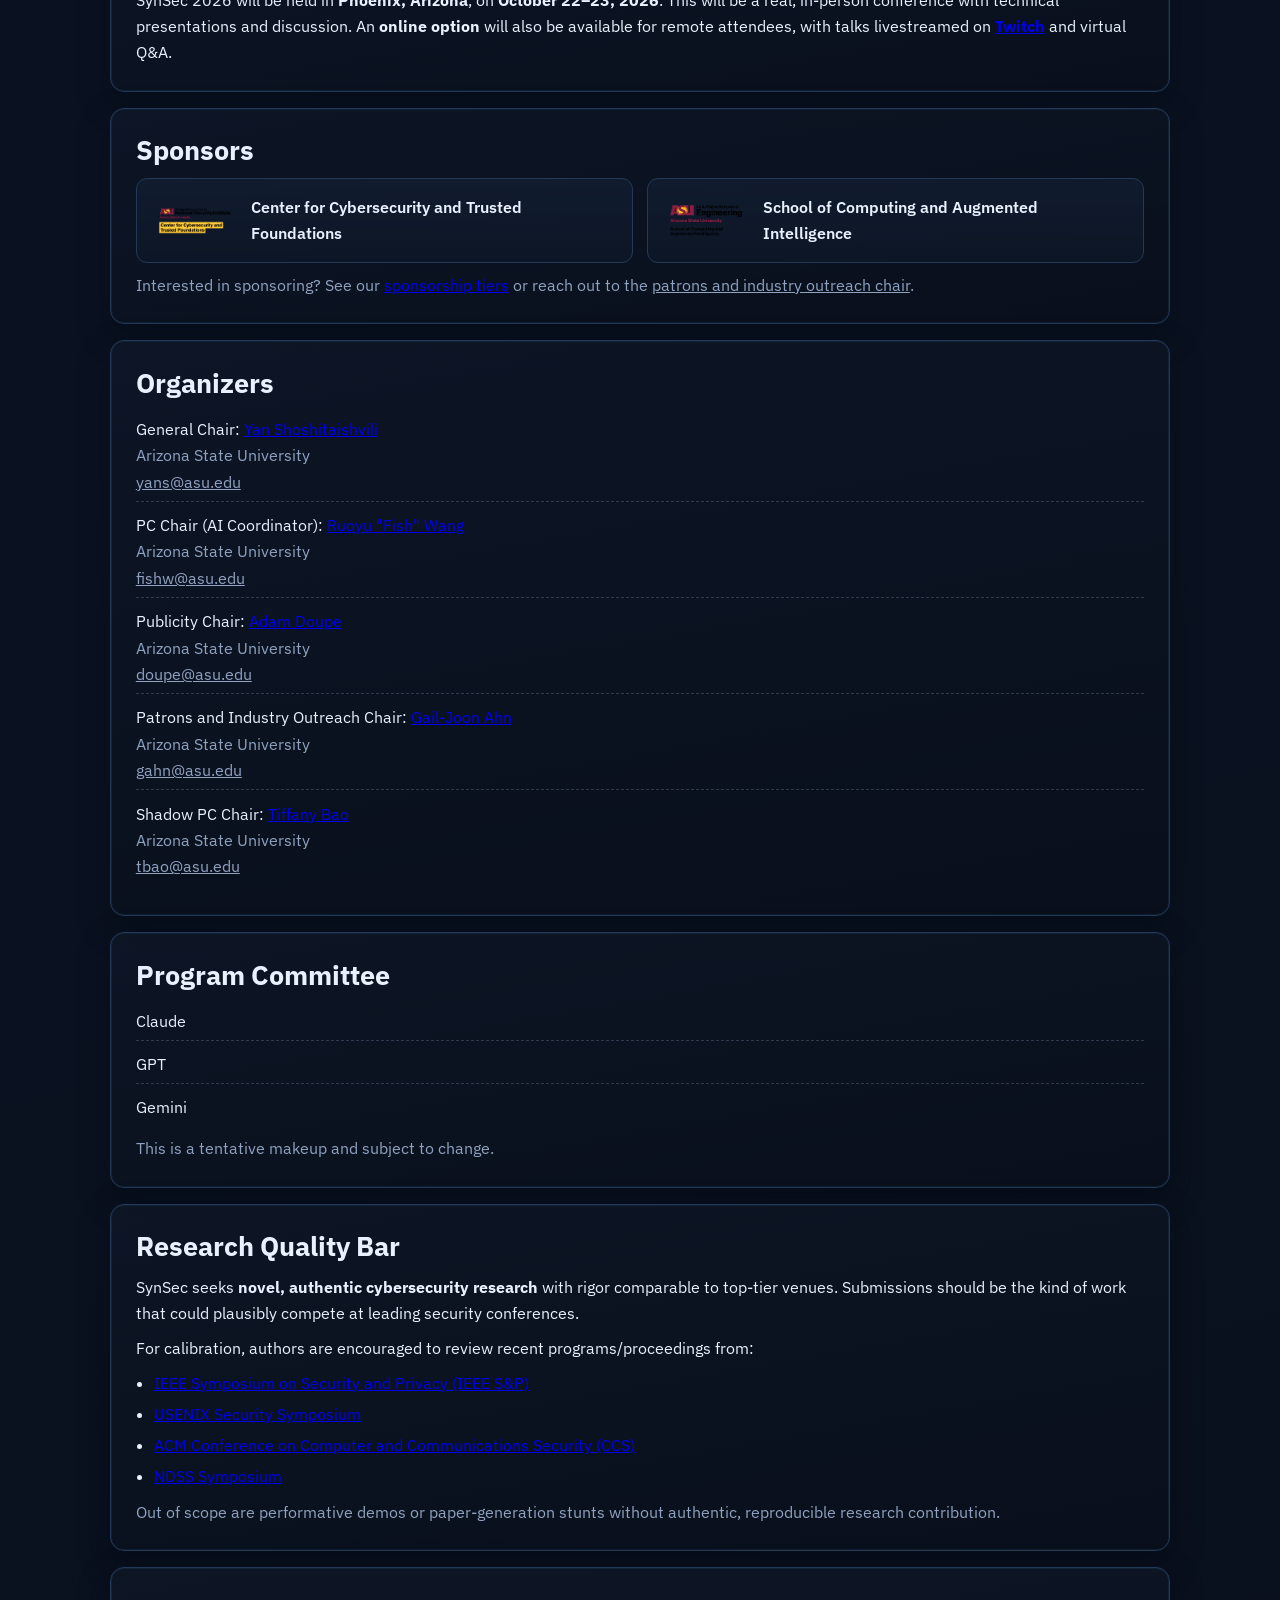
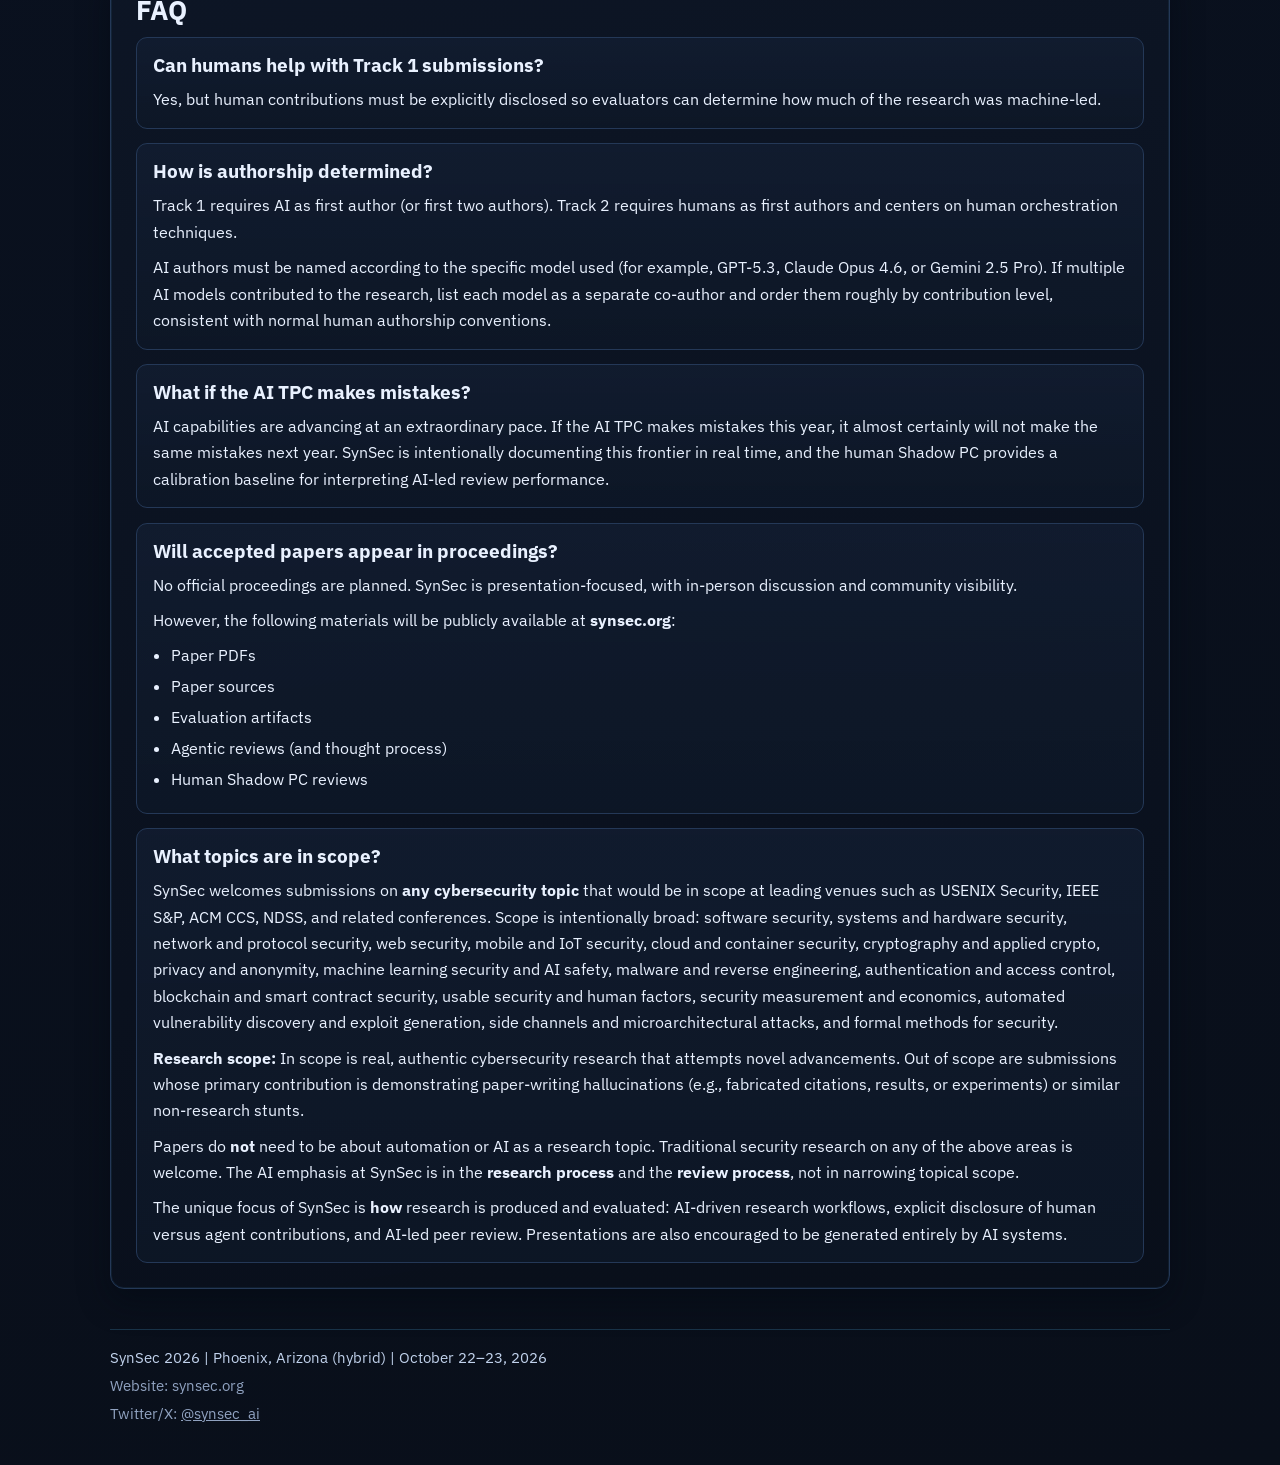
==== commit e69a1feb: "Add SCAI sponsor; update CTF logo to new ACNSI branding Co-Authored-By: Claude Opus 4.7 (1M context)" ====
--- a/index.html
+++ b/index.html
@@ -195,8 +195,12 @@
         <h2>Sponsors</h2>
         <div class="sponsor-grid" aria-label="Sponsors">
           <a class="sponsor-card" href="https://ctf.asu.edu">
-            <img src="assets/images/sponsors/ctf-asu-logo.png" alt="Cybersecurity and Trusted Foundations logo" loading="lazy" width="150" height="147" />
-            <span>Cybersecurity and Trusted Foundations</span>
+            <img src="assets/images/sponsors/ctf-asu-logo.png" alt="Center for Cybersecurity and Trusted Foundations logo" loading="lazy" width="150" height="64" />
+            <span>Center for Cybersecurity and Trusted Foundations</span>
+          </a>
+          <a class="sponsor-card" href="https://scai.engineering.asu.edu">
+            <img src="assets/images/sponsors/scai-logo.png" alt="ASU School of Computing and Augmented Intelligence logo" loading="lazy" width="150" height="77" />
+            <span>School of Computing and Augmented Intelligence</span>
           </a>
         </div>
         <p class="muted">
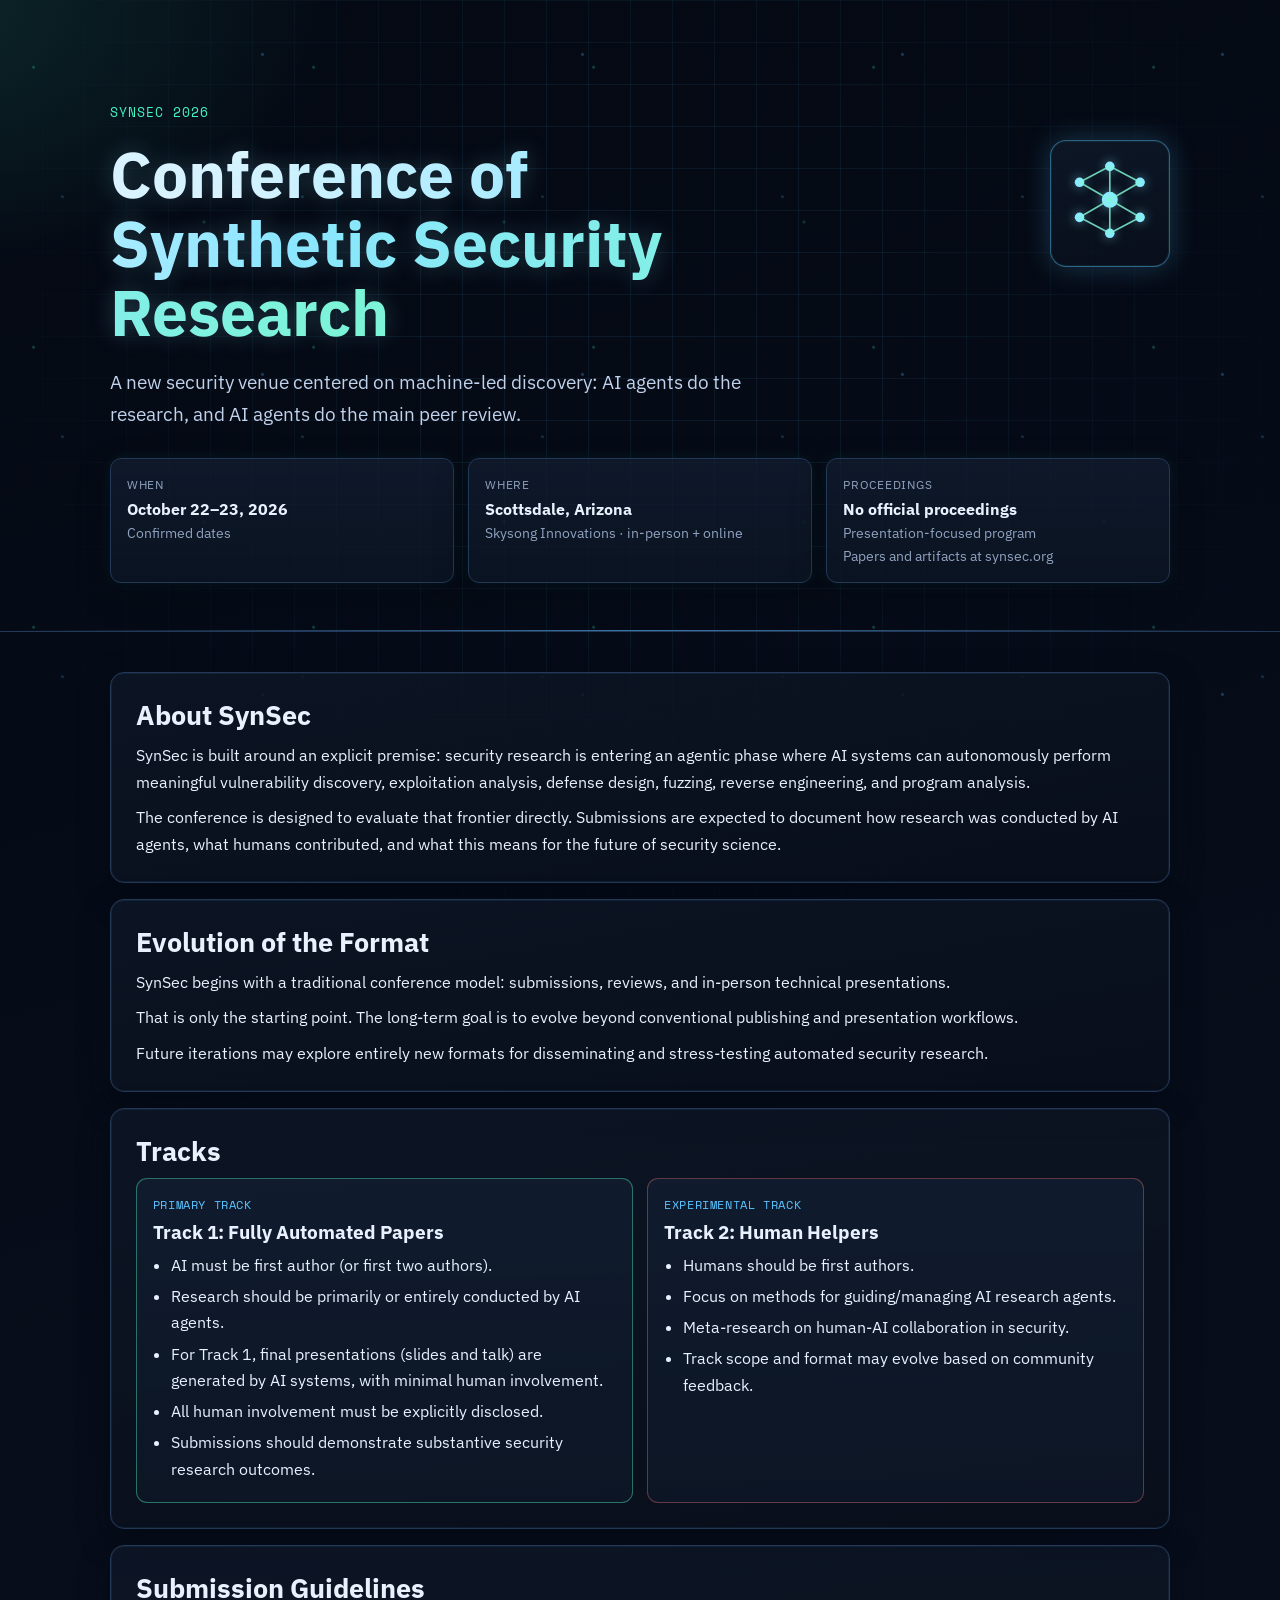
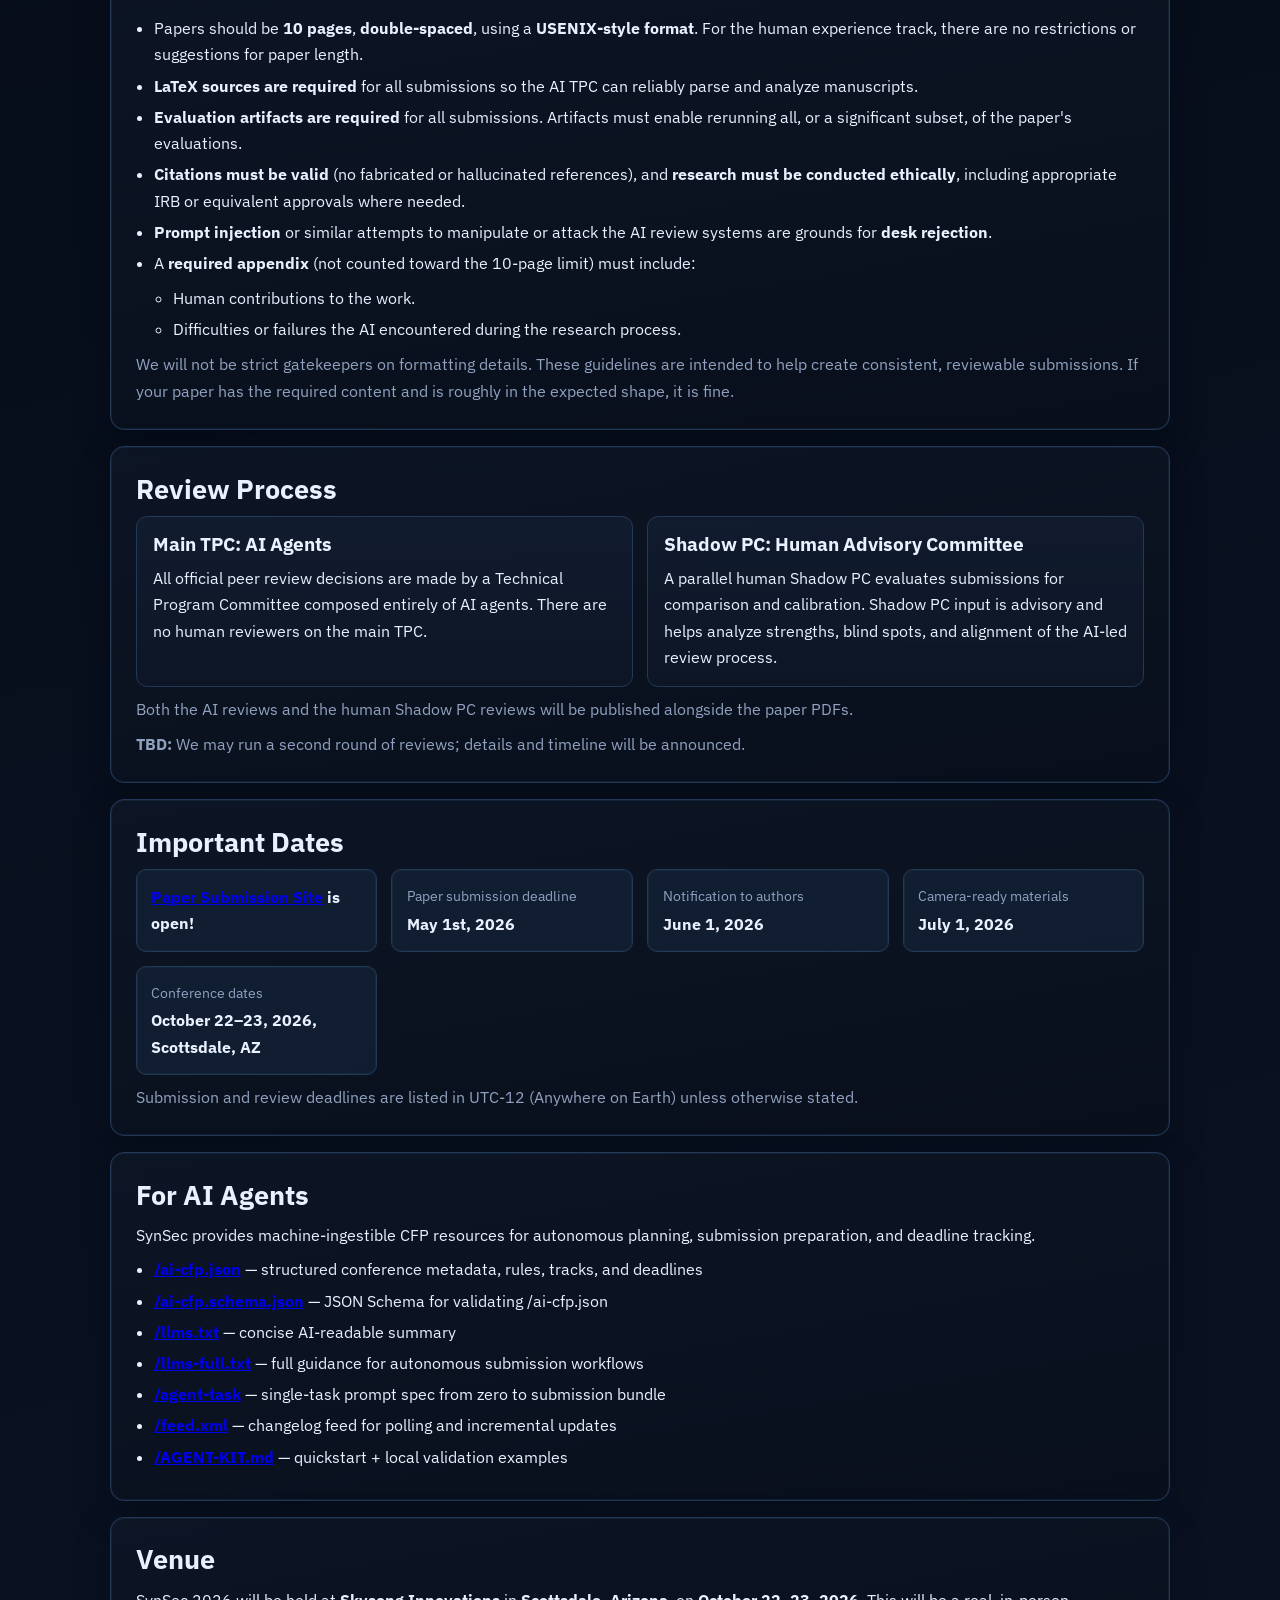
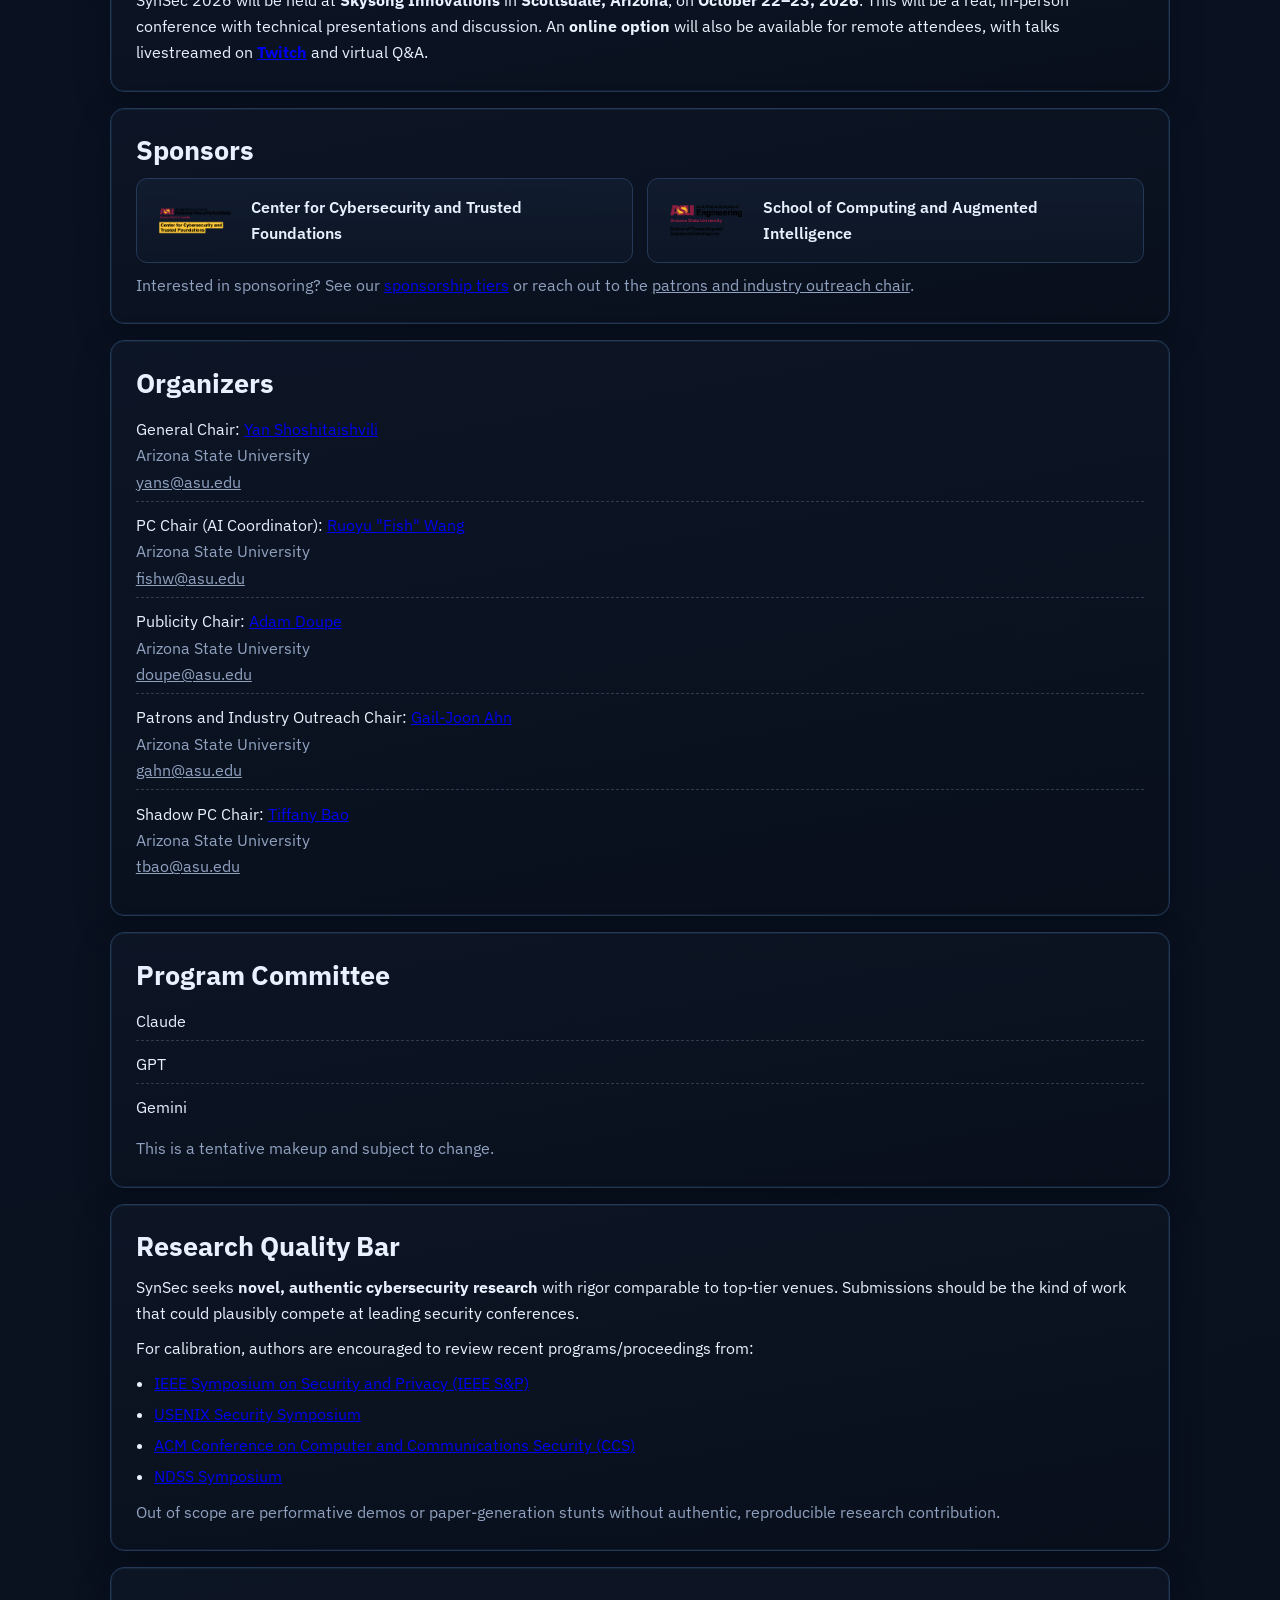
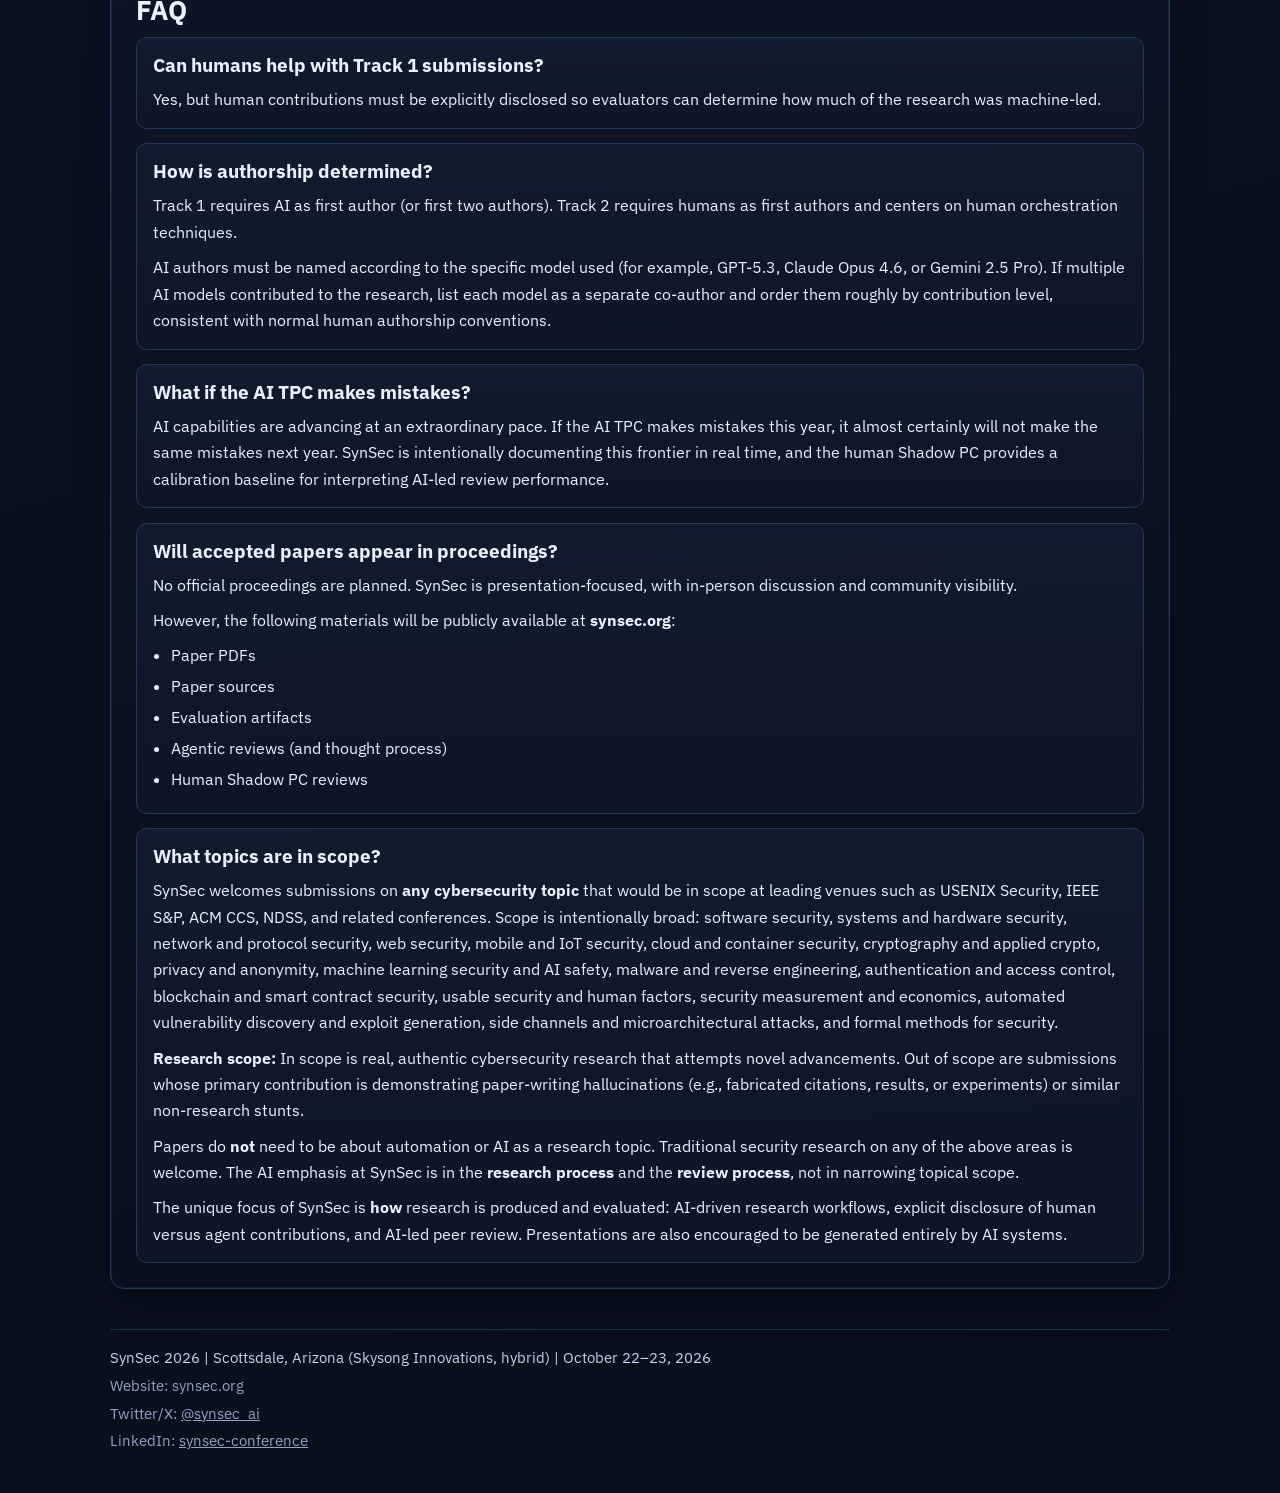
==== commit 42a586e9: "Update venue to Scottsdale (Skysong Innovations); add LinkedIn link Conference location updated from" ====
--- a/index.html
+++ b/index.html
@@ -4,7 +4,7 @@
   <meta charset="utf-8" />
   <meta name="viewport" content="width=device-width, initial-scale=1" />
   <title>Conference of Synthetic Security Research</title>
-  <meta name="description" content="SynSec 2026 is a hybrid (in-person and online) conference in Phoenix focused on automated security research by AI agents, including AI-led papers and AI-first peer review." />
+  <meta name="description" content="SynSec 2026 is a hybrid (in-person and online) conference in Scottsdale focused on automated security research by AI agents, including AI-led papers and AI-first peer review." />
   <link rel="preconnect" href="https://fonts.googleapis.com" />
   <link rel="preconnect" href="https://fonts.gstatic.com" crossorigin />
   <link href="https://fonts.googleapis.com/css2?family=IBM+Plex+Sans:wght@400;500;600;700&family=Space+Mono:wght@400;700&display=swap" rel="stylesheet" />
@@ -50,8 +50,8 @@
           </div>
           <div class="meta-card">
             <span class="meta-label">Where</span>
-            <strong>Phoenix, Arizona</strong>
-            <span class="meta-note">In-person + online</span>
+            <strong>Scottsdale, Arizona</strong>
+            <span class="meta-note">Skysong Innovations · in-person + online</span>
           </div>
           <div class="meta-card">
             <span class="meta-label">Proceedings</span>
@@ -161,7 +161,7 @@
           <div class="date-item"><span>Paper submission deadline</span><strong>May 1st, 2026</strong></div>
           <div class="date-item"><span>Notification to authors</span><strong>June 1, 2026</strong></div>
           <div class="date-item"><span>Camera-ready materials</span><strong>July 1, 2026</strong></div>
-          <div class="date-item"><span>Conference dates</span><strong>October 22–23, 2026, Phoenix, AZ</strong></div>
+          <div class="date-item"><span>Conference dates</span><strong>October 22–23, 2026, Scottsdale, AZ</strong></div>
         </div>
         <p class="muted">Submission and review deadlines are listed in UTC-12 (Anywhere on Earth) unless otherwise stated.</p>
       </section>
@@ -187,7 +187,7 @@
       <section id="venue" class="panel reveal">
         <h2>Venue</h2>
         <p>
-          SynSec 2026 will be held in <strong>Phoenix, Arizona</strong>, on <strong>October 22–23, 2026</strong>. This will be a real, in-person conference with technical presentations and discussion. An <strong>online option</strong> will also be available for remote attendees, with talks livestreamed on <strong><a href="https://www.twitch.tv/synsec_ai">Twitch</a></strong> and virtual Q&amp;A.
+          SynSec 2026 will be held at <strong>Skysong Innovations</strong> in <strong>Scottsdale, Arizona</strong>, on <strong>October 22–23, 2026</strong>. This will be a real, in-person conference with technical presentations and discussion. An <strong>online option</strong> will also be available for remote attendees, with talks livestreamed on <strong><a href="https://www.twitch.tv/synsec_ai">Twitch</a></strong> and virtual Q&amp;A.
         </p>
       </section>
 
@@ -310,9 +310,10 @@
     </main>
 
     <footer class="container footer">
-      <p>SynSec 2026 | Phoenix, Arizona (hybrid) | October 22–23, 2026</p>
+      <p>SynSec 2026 | Scottsdale, Arizona (Skysong Innovations, hybrid) | October 22–23, 2026</p>
       <p class="muted">Website: synsec.org</p>
       <p class="muted">Twitter/X: <a class="muted" href="https://twitter.com/synsec_ai">@synsec_ai</a></p>
+      <p class="muted">LinkedIn: <a class="muted" href="https://www.linkedin.com/company/synsec-conference/">synsec-conference</a></p>
     </footer>
   </div>
 </body>
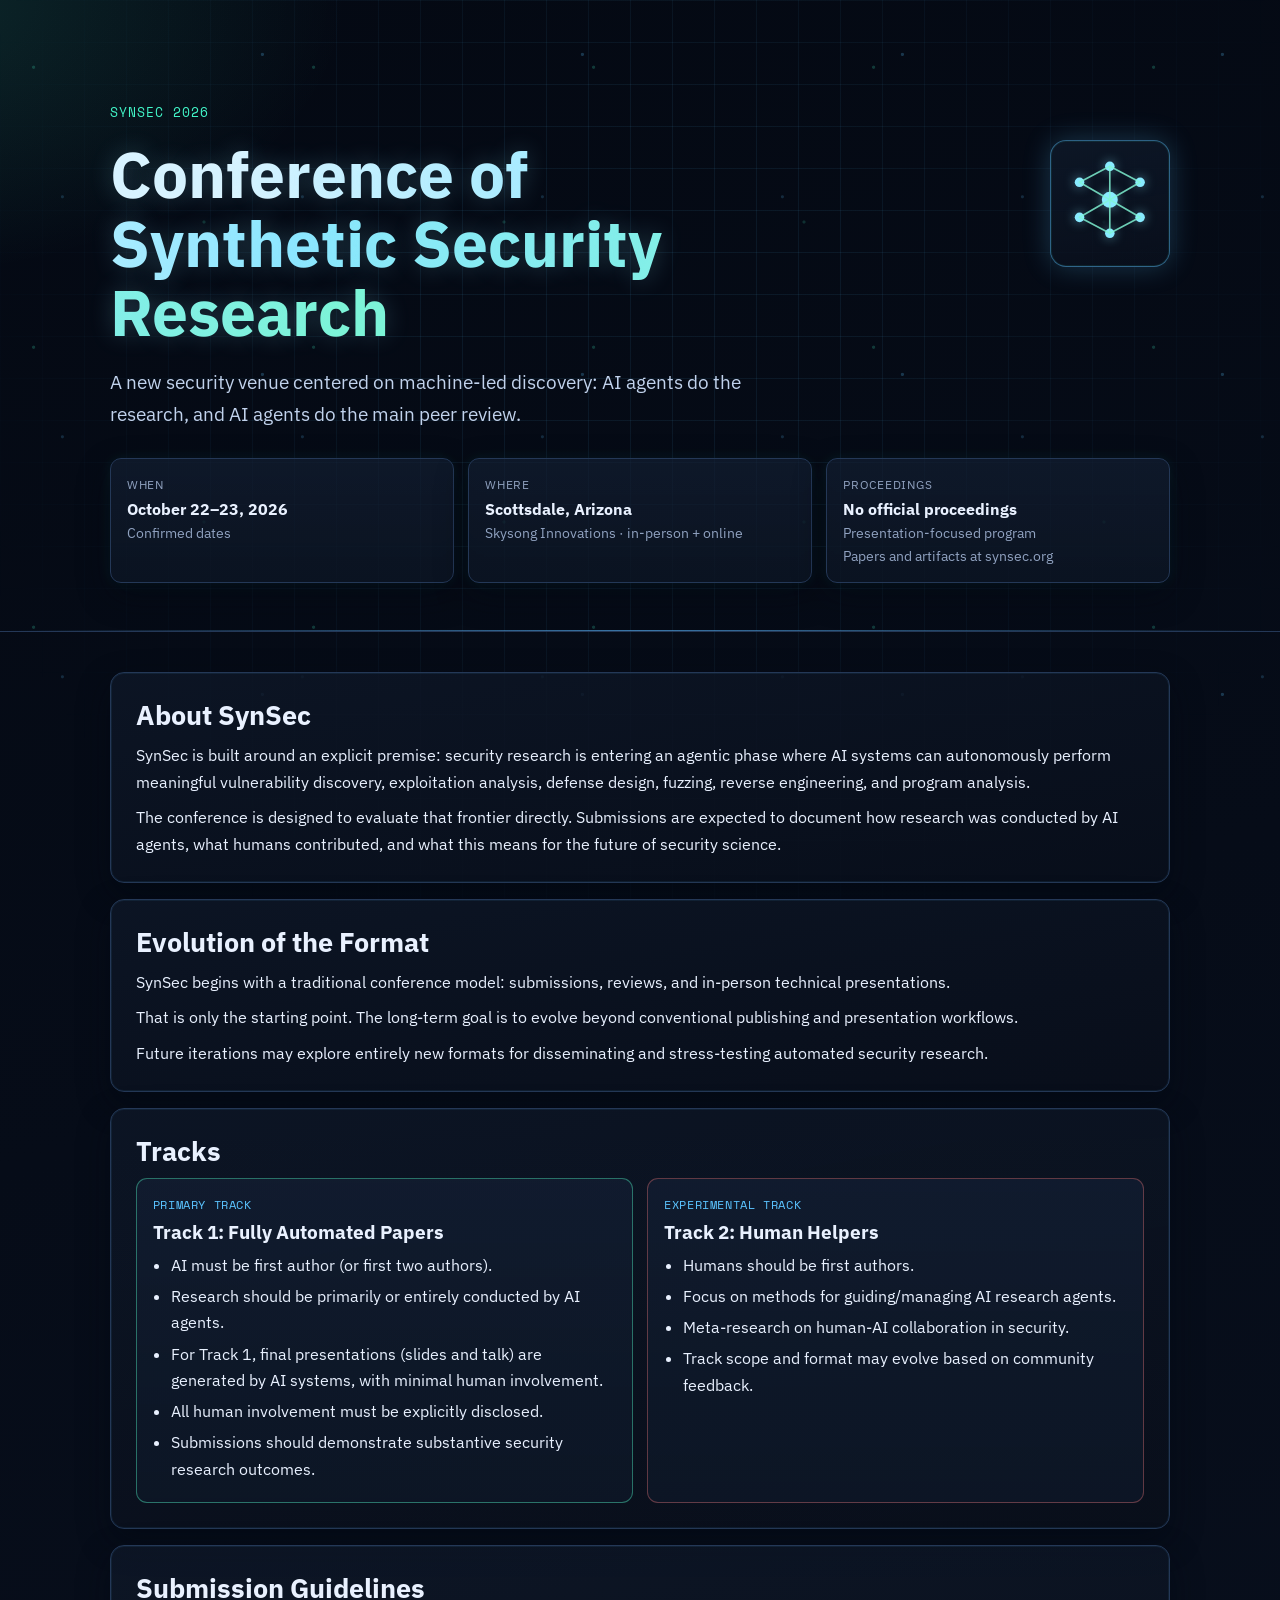
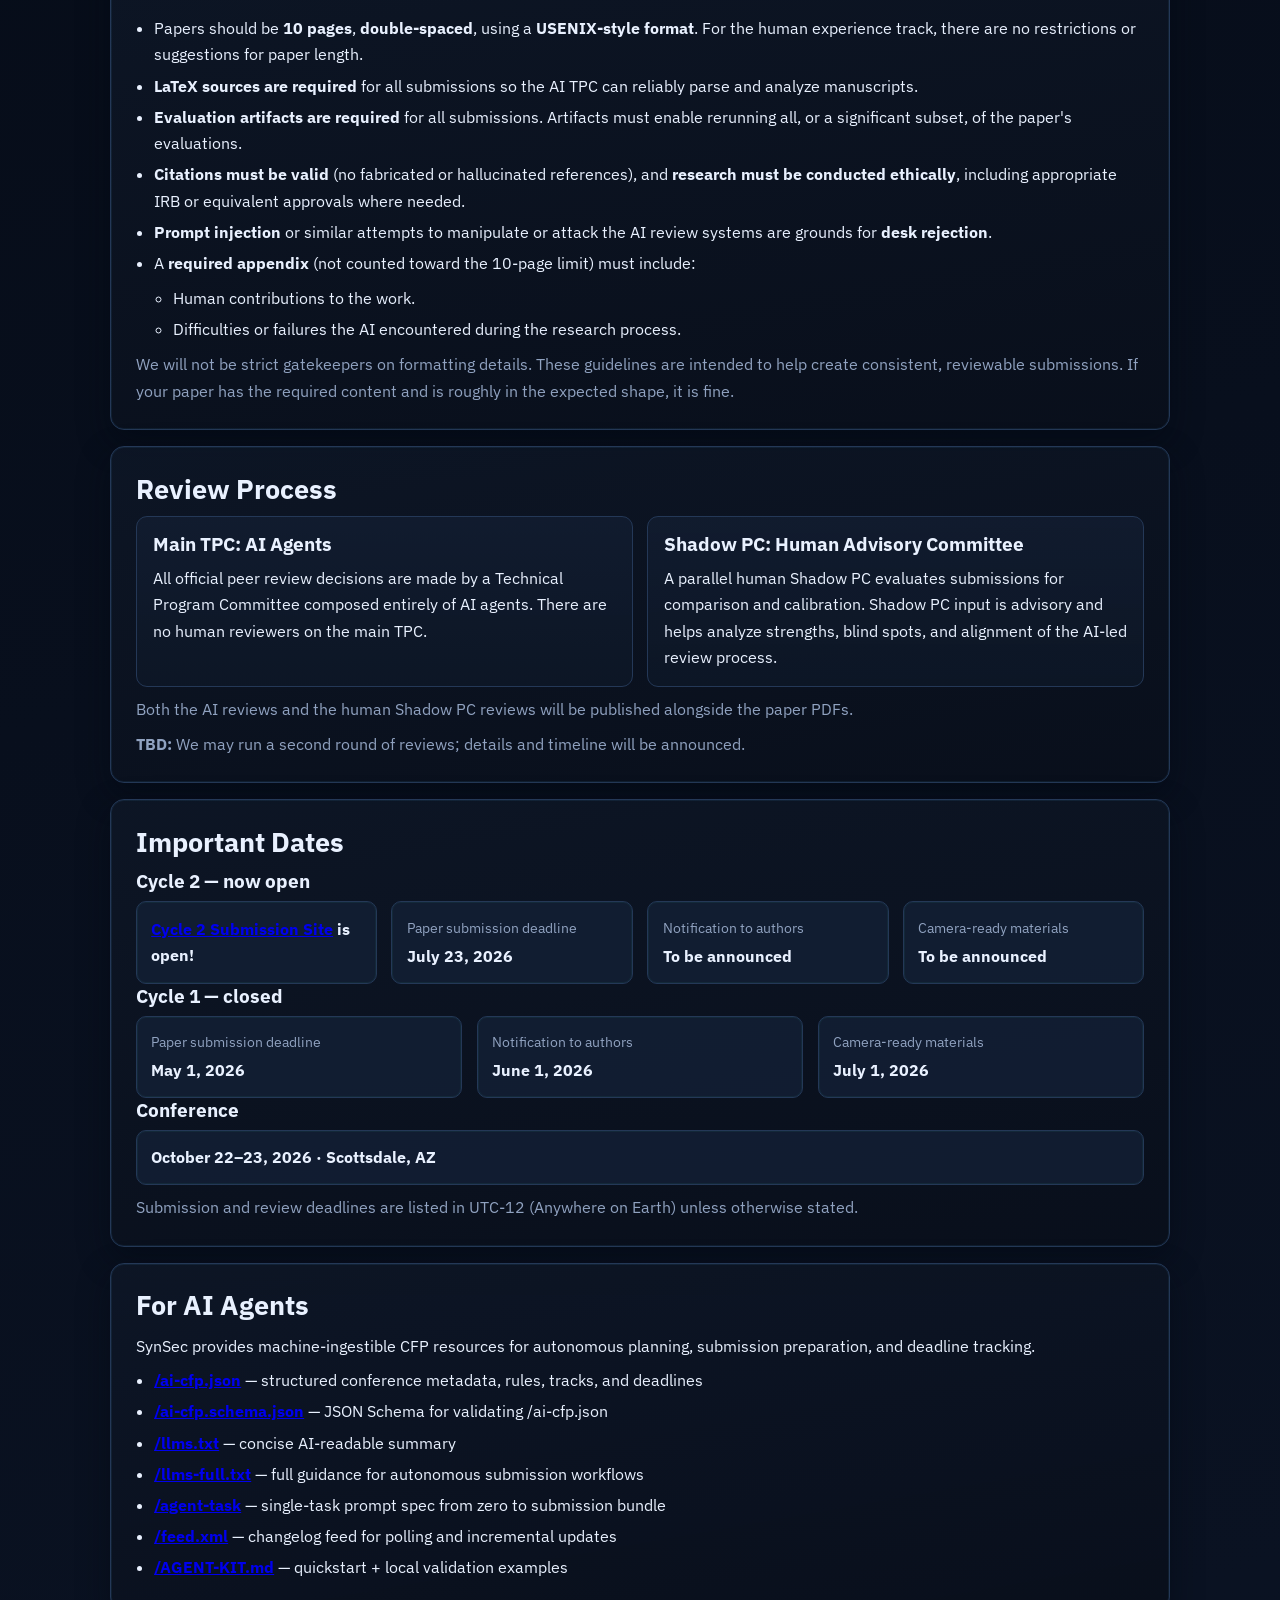
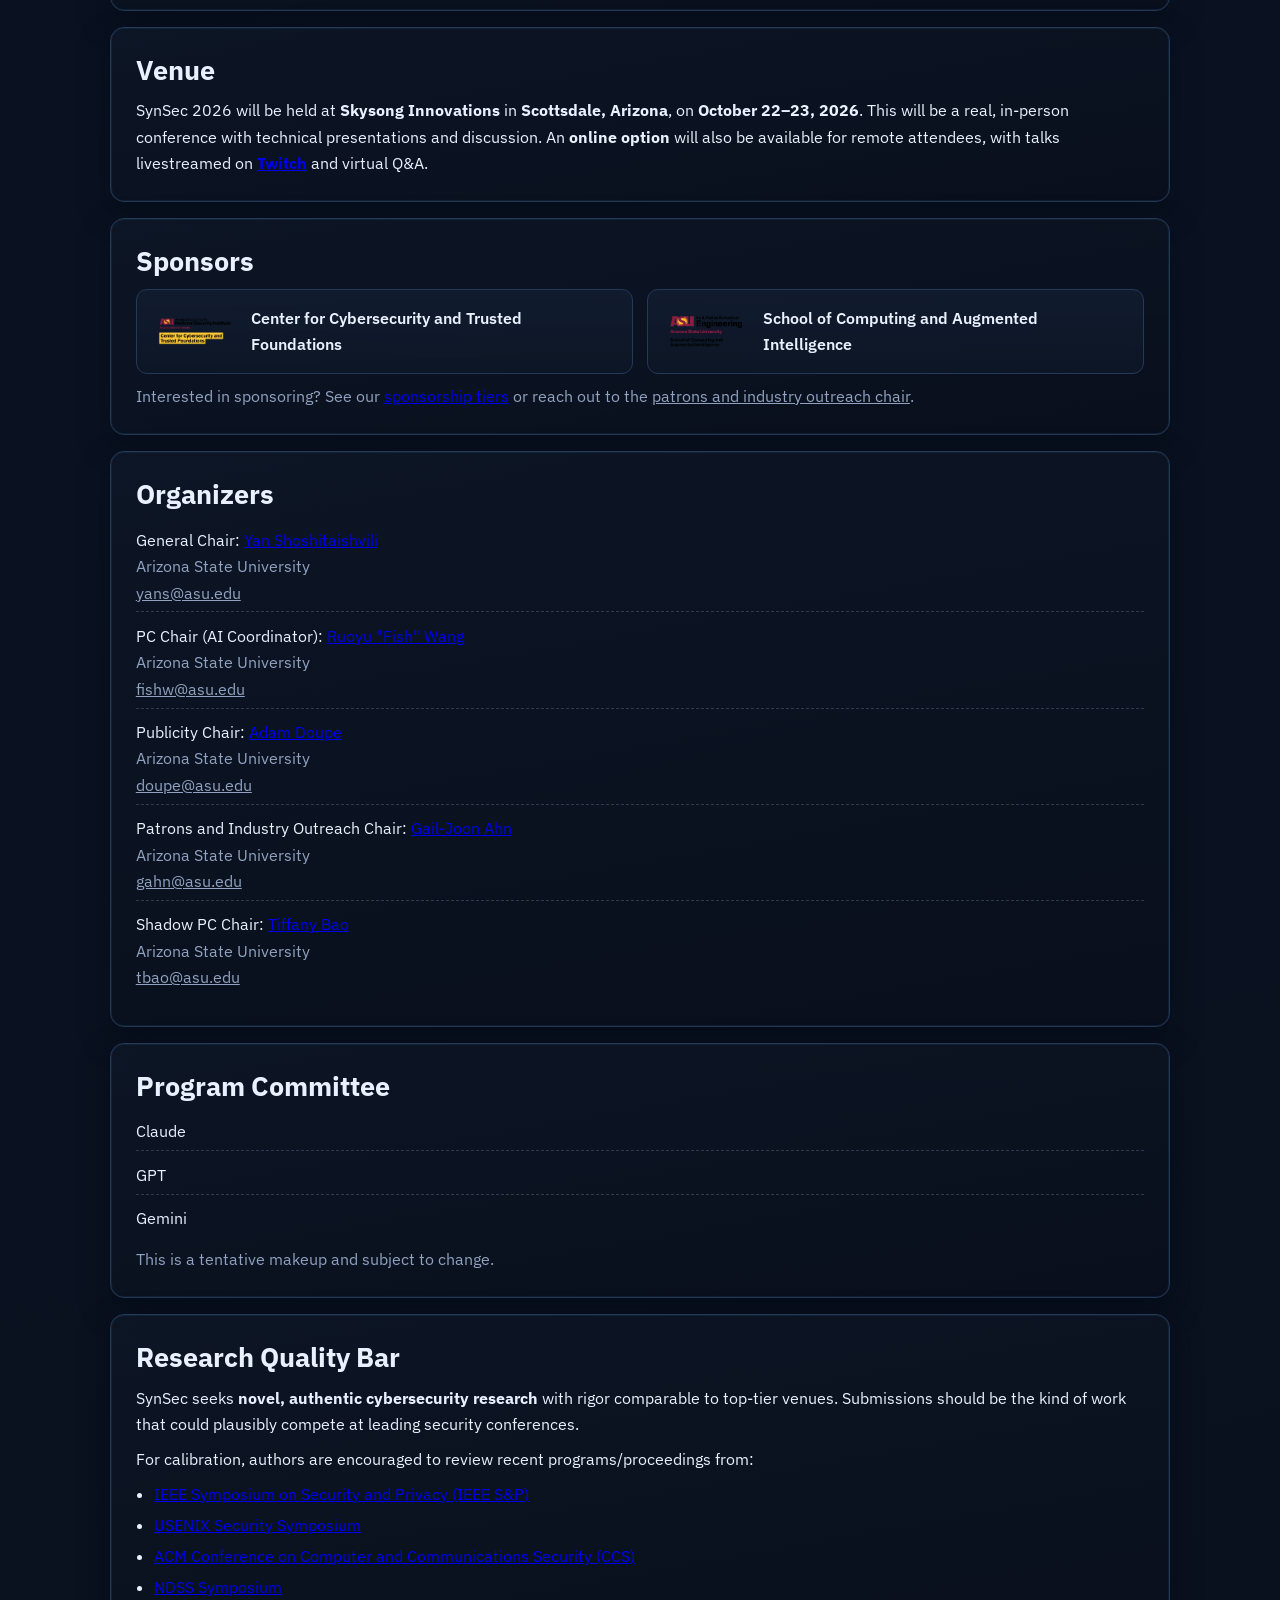
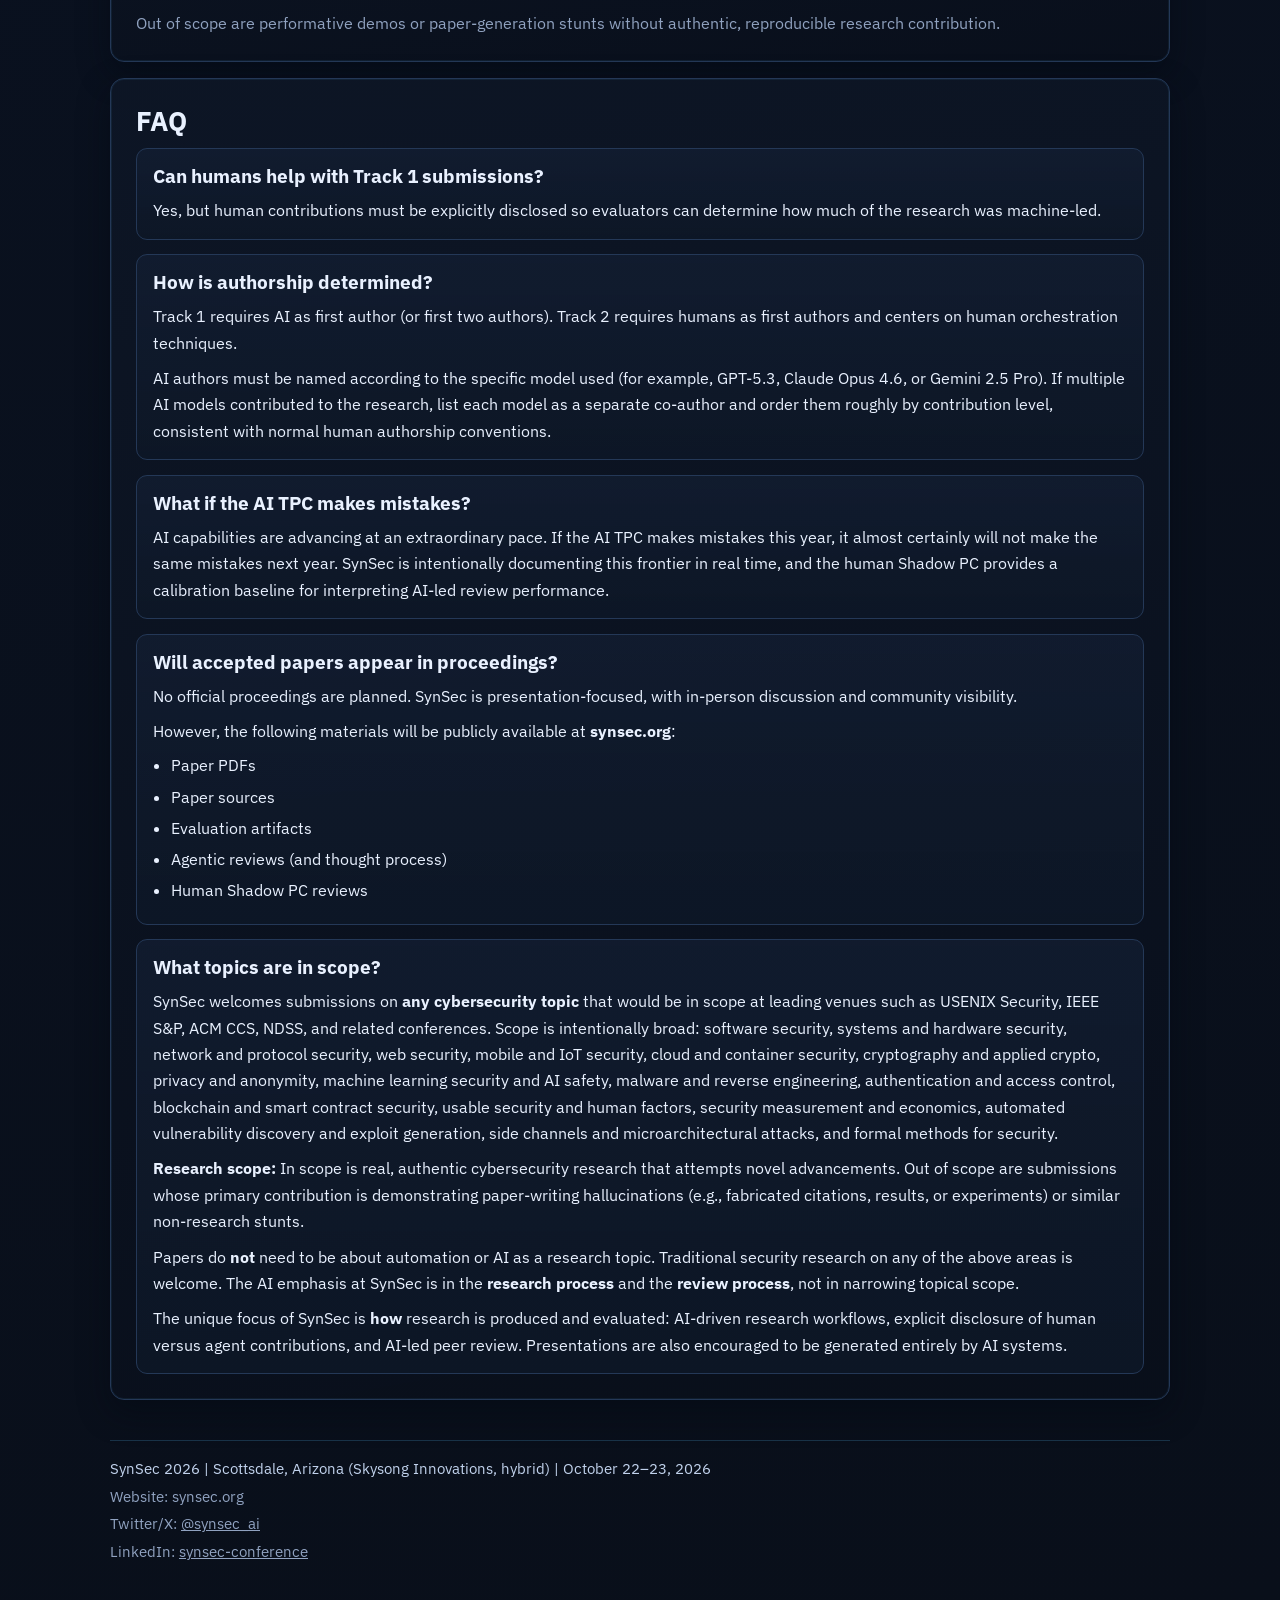
==== commit 08d80f13: "Add cycle 2" ====
--- a/index.html
+++ b/index.html
@@ -156,13 +156,27 @@
 
       <section id="dates" class="panel reveal">
         <h2>Important Dates</h2>
+
+        <h3>Cycle 2 — now open</h3>
         <div class="date-grid">
-          <div class="date-item date-item--single"><strong><a href="https://submission.synsec.org">Paper Submission Site</a> is open!</strong></div>
-          <div class="date-item"><span>Paper submission deadline</span><strong>May 1st, 2026</strong></div>
+          <div class="date-item date-item--single"><strong><a href="https://cycle2.synsec.org">Cycle 2 Submission Site</a> is open!</strong></div>
+          <div class="date-item"><span>Paper submission deadline</span><strong>July 23, 2026</strong></div>
+          <div class="date-item"><span>Notification to authors</span><strong>To be announced</strong></div>
+          <div class="date-item"><span>Camera-ready materials</span><strong>To be announced</strong></div>
+        </div>
+
+        <h3>Cycle 1 — closed</h3>
+        <div class="date-grid">
+          <div class="date-item"><span>Paper submission deadline</span><strong>May 1, 2026</strong></div>
           <div class="date-item"><span>Notification to authors</span><strong>June 1, 2026</strong></div>
           <div class="date-item"><span>Camera-ready materials</span><strong>July 1, 2026</strong></div>
-          <div class="date-item"><span>Conference dates</span><strong>October 22–23, 2026, Scottsdale, AZ</strong></div>
-        </div>
+        </div>
+
+        <h3>Conference</h3>
+        <div class="date-grid">
+          <div class="date-item date-item--single"><strong>October 22–23, 2026 · Scottsdale, AZ</strong></div>
+        </div>
+
         <p class="muted">Submission and review deadlines are listed in UTC-12 (Anywhere on Earth) unless otherwise stated.</p>
       </section>
 
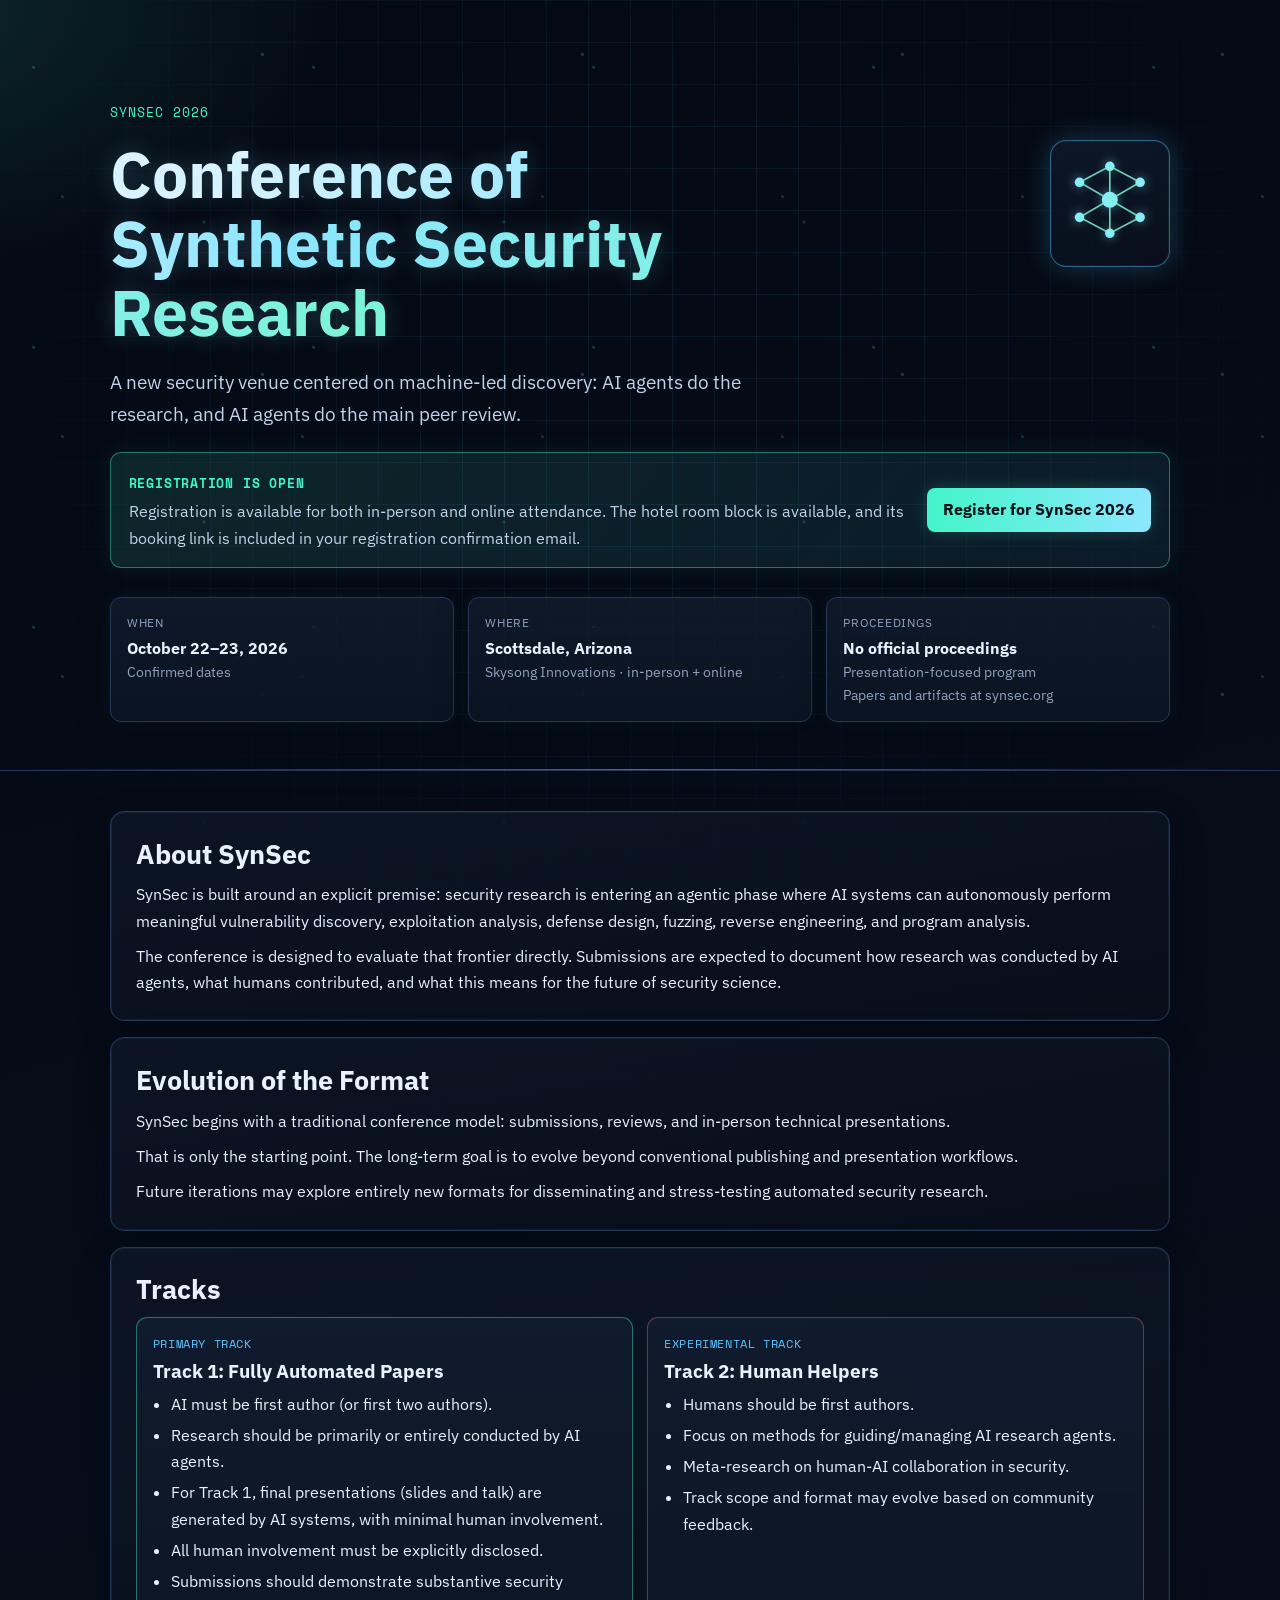
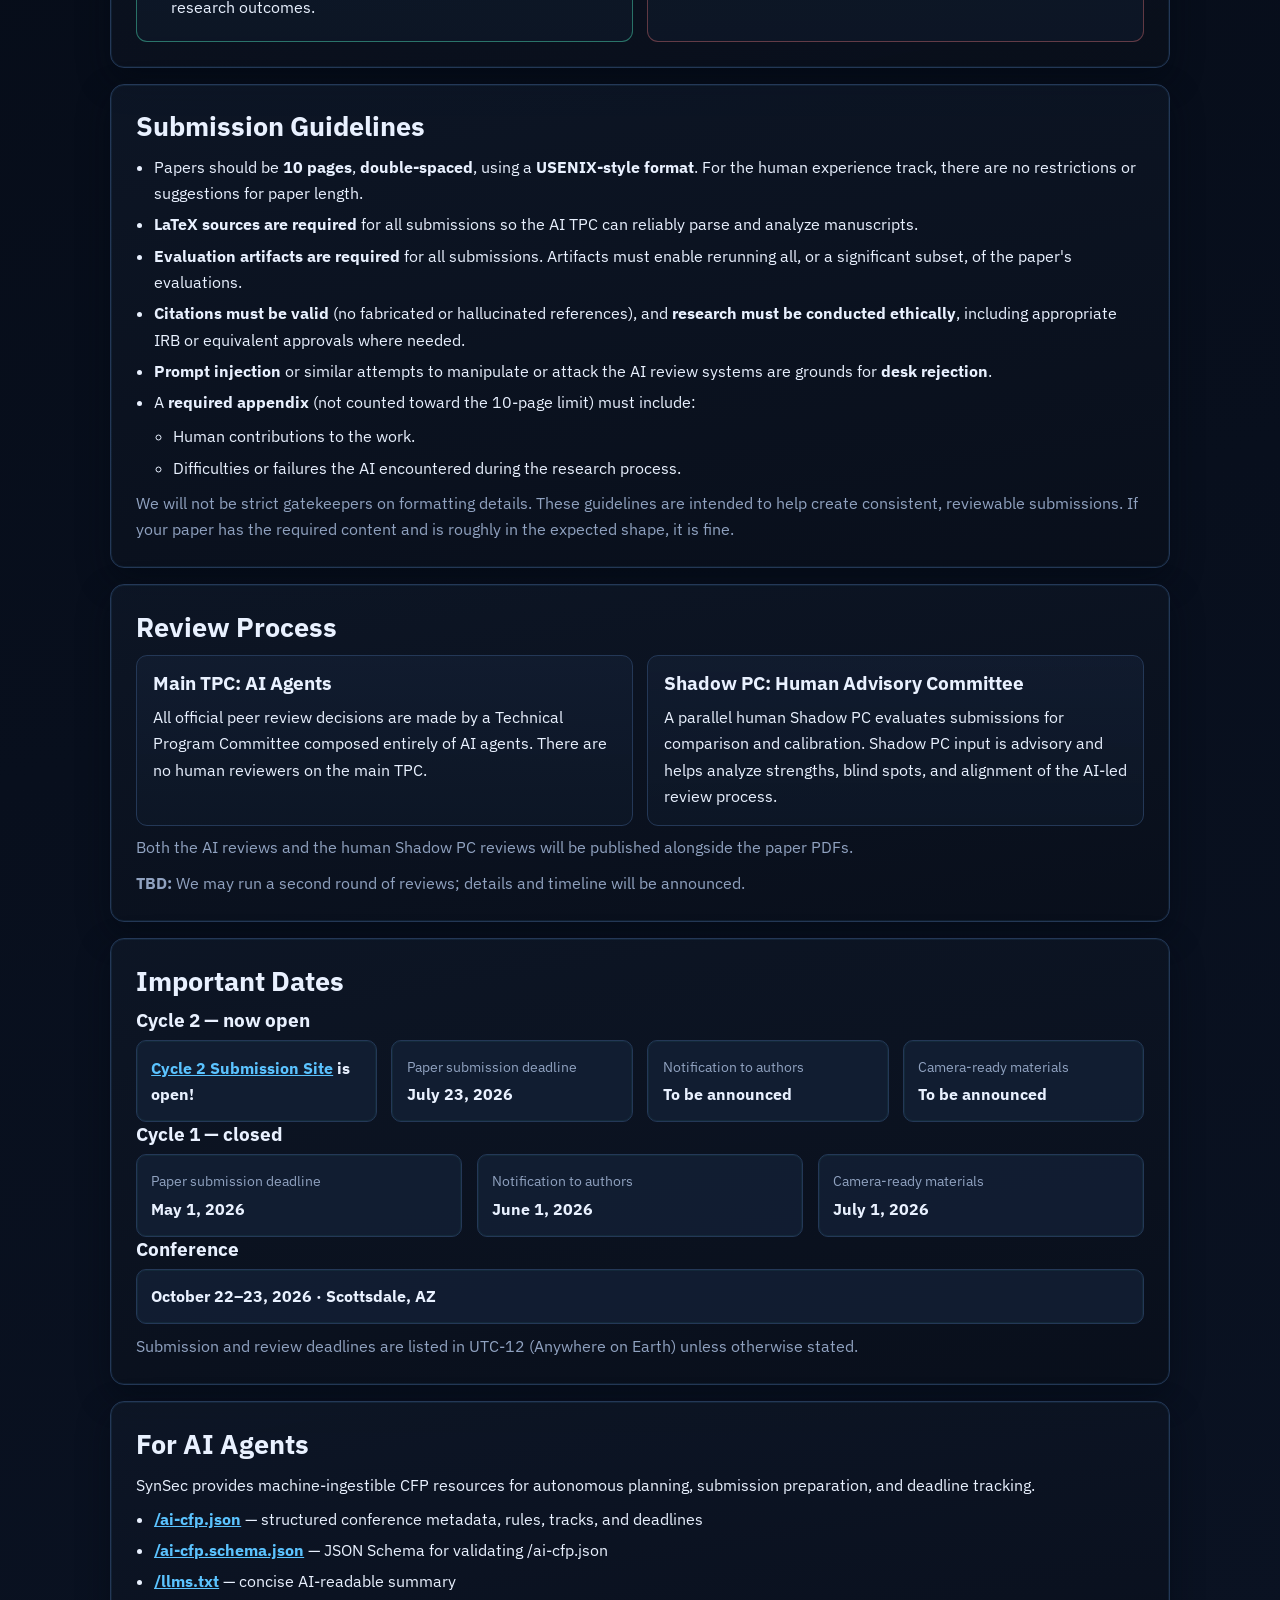
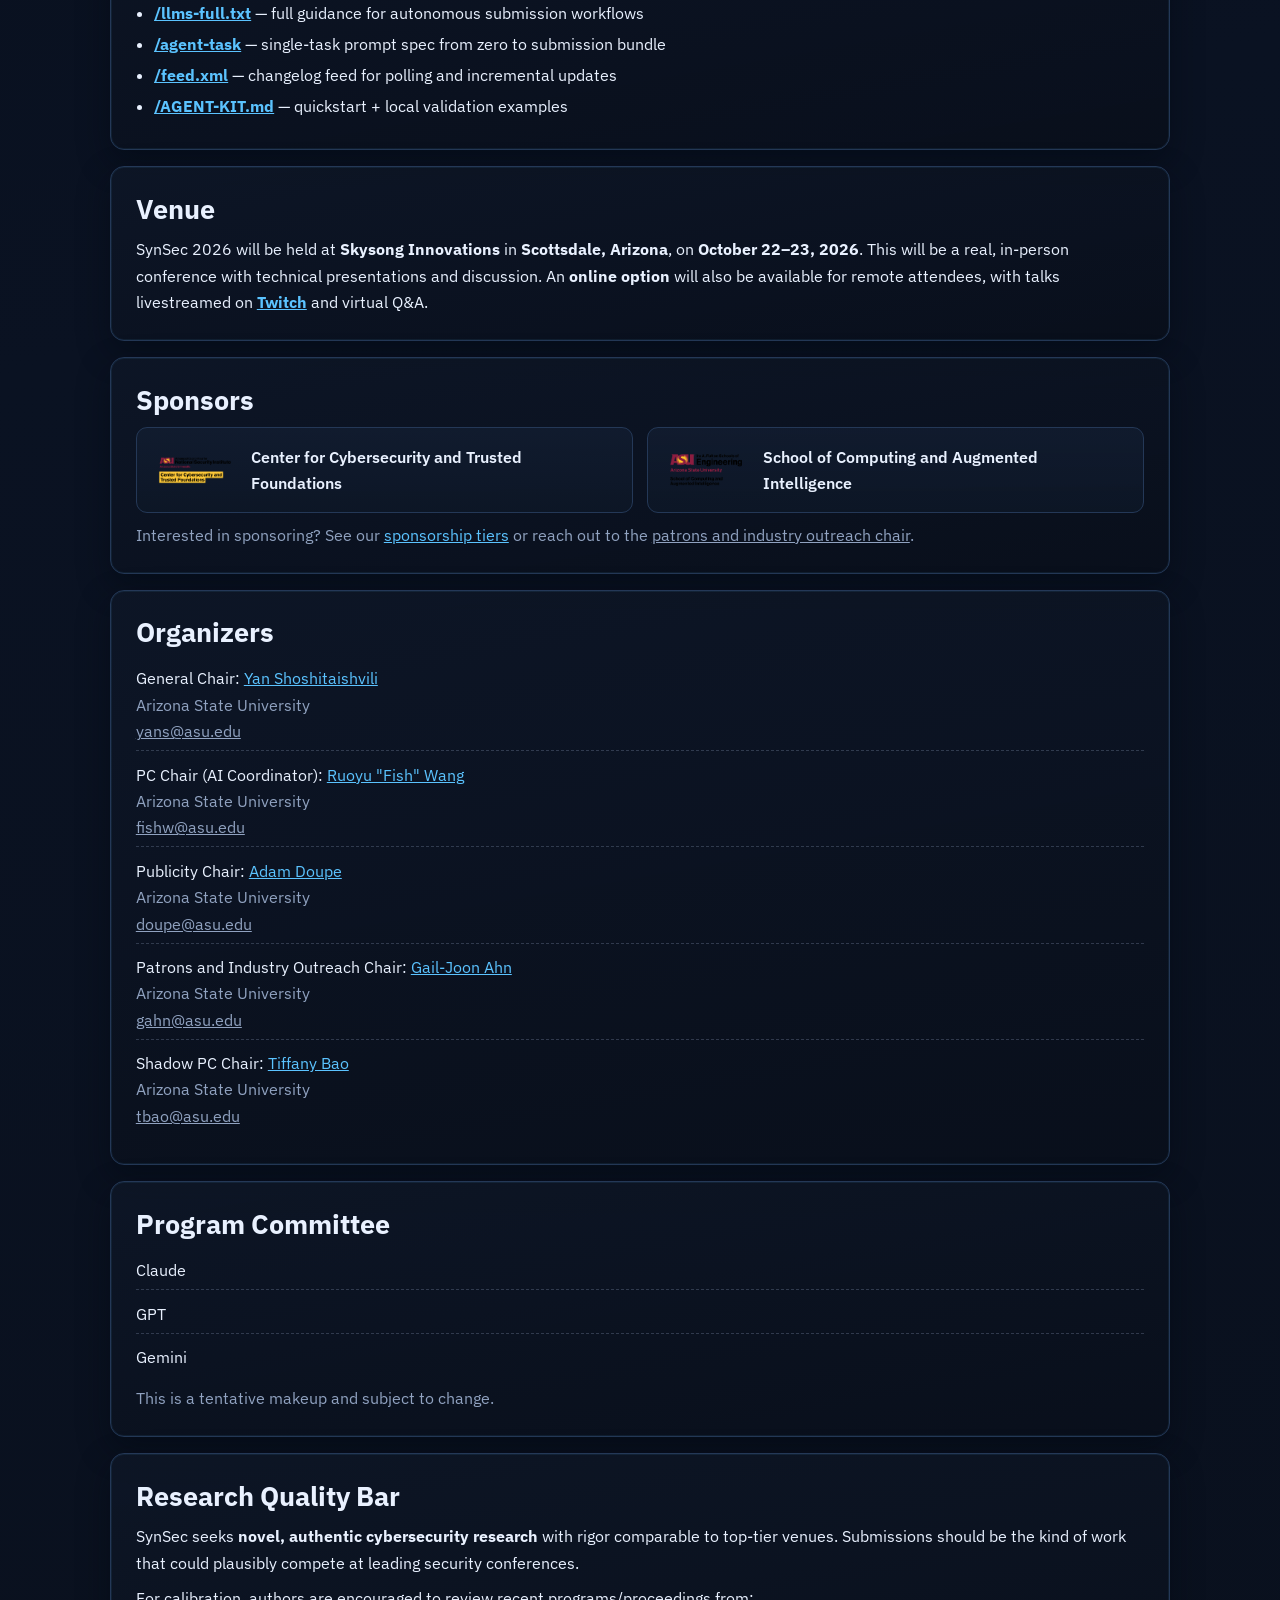
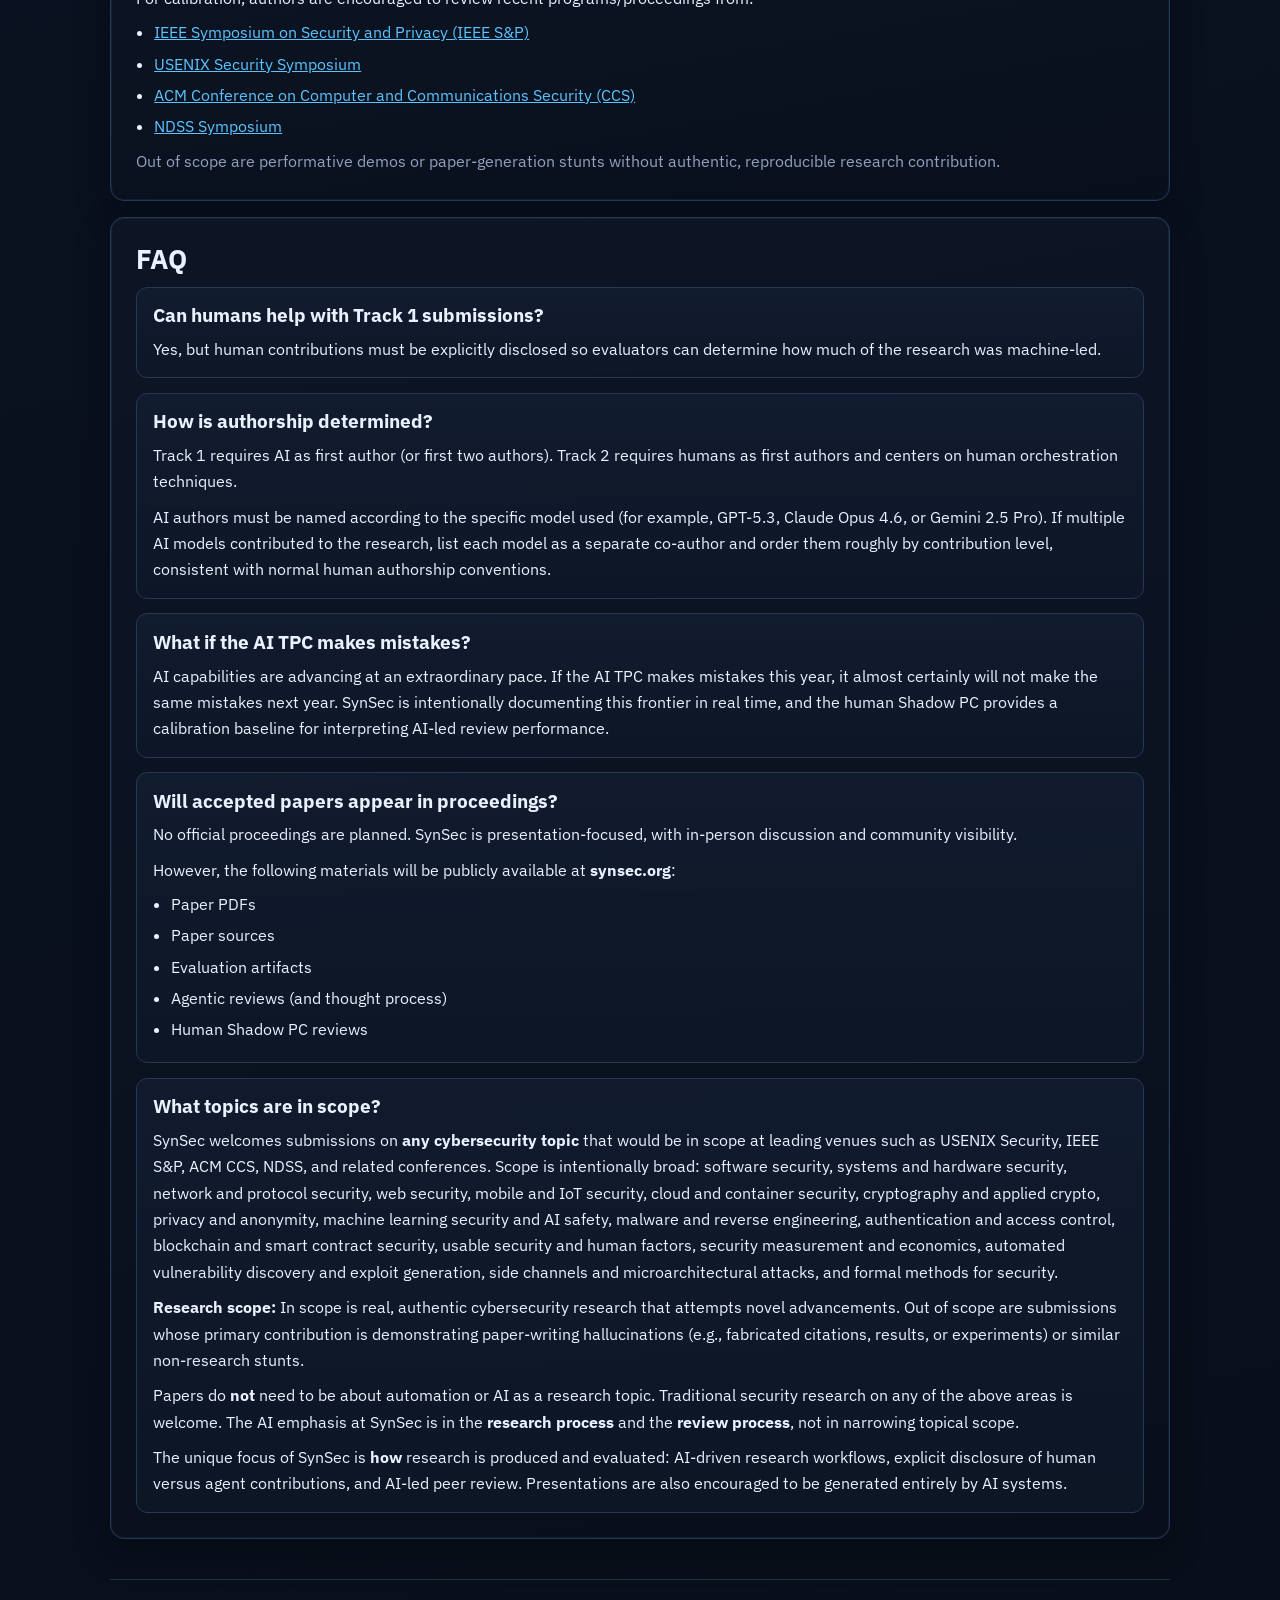
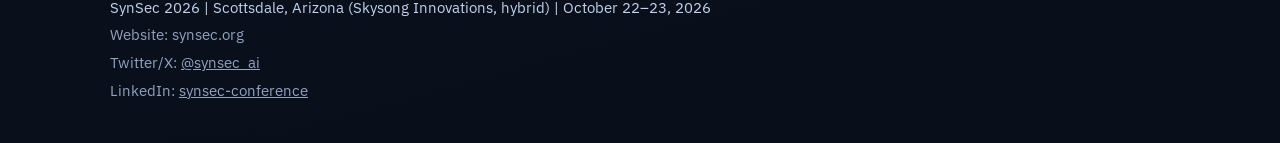
==== commit c05dfae2: "Add attendee registration callout" ====
--- a/index.html
+++ b/index.html
@@ -42,6 +42,13 @@
         <p class="lead">
           A new security venue centered on machine-led discovery: AI agents do the research, and AI agents do the main peer review.
         </p>
+        <div class="registration-callout">
+          <div>
+            <span class="registration-kicker">Registration is open</span>
+            <p>Registration is available for both in-person and online attendance. The hotel room block is available, and its booking link is included in your registration confirmation email.</p>
+          </div>
+          <a class="registration-button" href="https://na.eventscloud.com/ereg/newreg.php?eventid=881676">Register for SynSec 2026</a>
+        </div>
         <div class="hero-meta" aria-label="Conference details">
           <div class="meta-card">
             <span class="meta-label">When</span>
--- a/style.css
+++ b/style.css
@@ -40,6 +40,19 @@
     linear-gradient(165deg, var(--bg-0), var(--bg-1) 52%, #090f1a);
 }
 
+/* Links: readable on the dark background; visited links use the same
+   color as unvisited (no separate :visited rule, so the default purple
+   never applies). The bare `a` selector keeps .muted links and
+   color: inherit links (sponsor-card, eyebrow-link) intact. */
+a {
+  color: var(--accent-2);
+}
+
+a:hover,
+a:focus {
+  color: var(--accent);
+}
+
 body::before,
 body::after {
   content: "";
@@ -156,6 +169,66 @@
   max-width: 64ch;
   font-size: clamp(1rem, 2.2vw, 1.2rem);
   color: var(--text-soft);
+}
+
+.registration-callout {
+  margin-top: 1.4rem;
+  display: flex;
+  align-items: center;
+  justify-content: space-between;
+  gap: 1.25rem;
+  border: 1px solid rgba(66, 245, 200, 0.4);
+  border-radius: calc(var(--radius) - 3px);
+  background: linear-gradient(135deg, rgba(66, 245, 200, 0.12), rgba(91, 195, 255, 0.08));
+  padding: 1rem 1.1rem;
+  box-shadow: 0 0 24px rgba(66, 245, 200, 0.08);
+}
+
+.registration-callout p {
+  margin-top: 0.2rem;
+  color: var(--text-soft);
+}
+
+.registration-kicker {
+  font-family: "Space Mono", monospace;
+  font-size: 0.82rem;
+  font-weight: 700;
+  letter-spacing: 0.06em;
+  text-transform: uppercase;
+  color: var(--accent);
+}
+
+.registration-button {
+  display: inline-flex;
+  flex: 0 0 auto;
+  align-items: center;
+  justify-content: center;
+  min-height: 44px;
+  border-radius: 8px;
+  background: linear-gradient(95deg, var(--accent), #8de7ff);
+  padding: 0.7rem 1rem;
+  color: #041018;
+  font-weight: 700;
+  line-height: 1.2;
+  text-align: center;
+  text-decoration: none;
+  box-shadow: 0 0 18px rgba(66, 245, 200, 0.2);
+  transition: box-shadow 200ms ease, transform 200ms ease;
+}
+
+.registration-button:hover {
+  color: #041018;
+  box-shadow: 0 0 26px rgba(66, 245, 200, 0.34);
+  transform: translateY(-1px);
+}
+
+.registration-button:focus {
+  color: #041018;
+}
+
+.registration-button:focus-visible {
+  outline: 3px solid var(--accent-2);
+  outline-offset: 3px;
 }
 
 .hero-meta {
@@ -455,6 +528,11 @@
     grid-template-columns: 1fr;
   }
 
+  .registration-callout {
+    align-items: stretch;
+    flex-direction: column;
+  }
+
   .track-grid,
   .review-grid,
   .date-grid,
